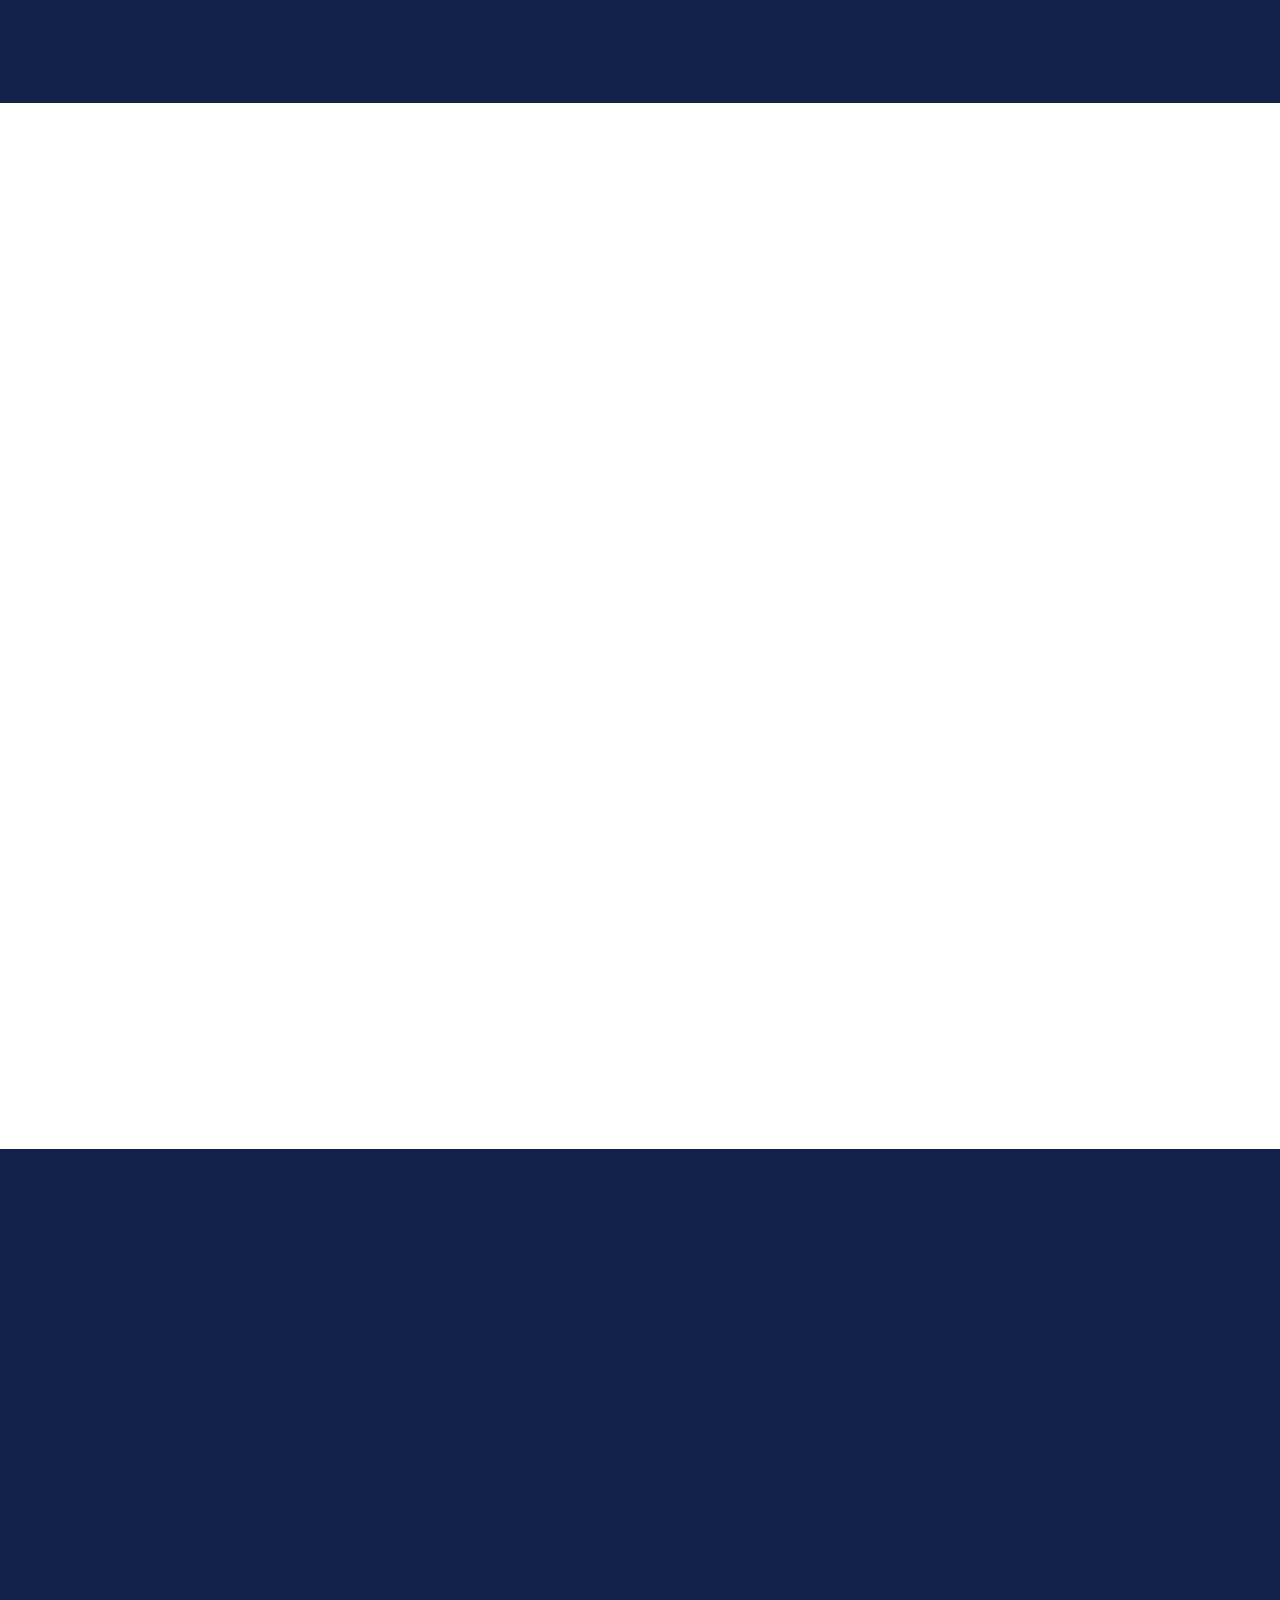
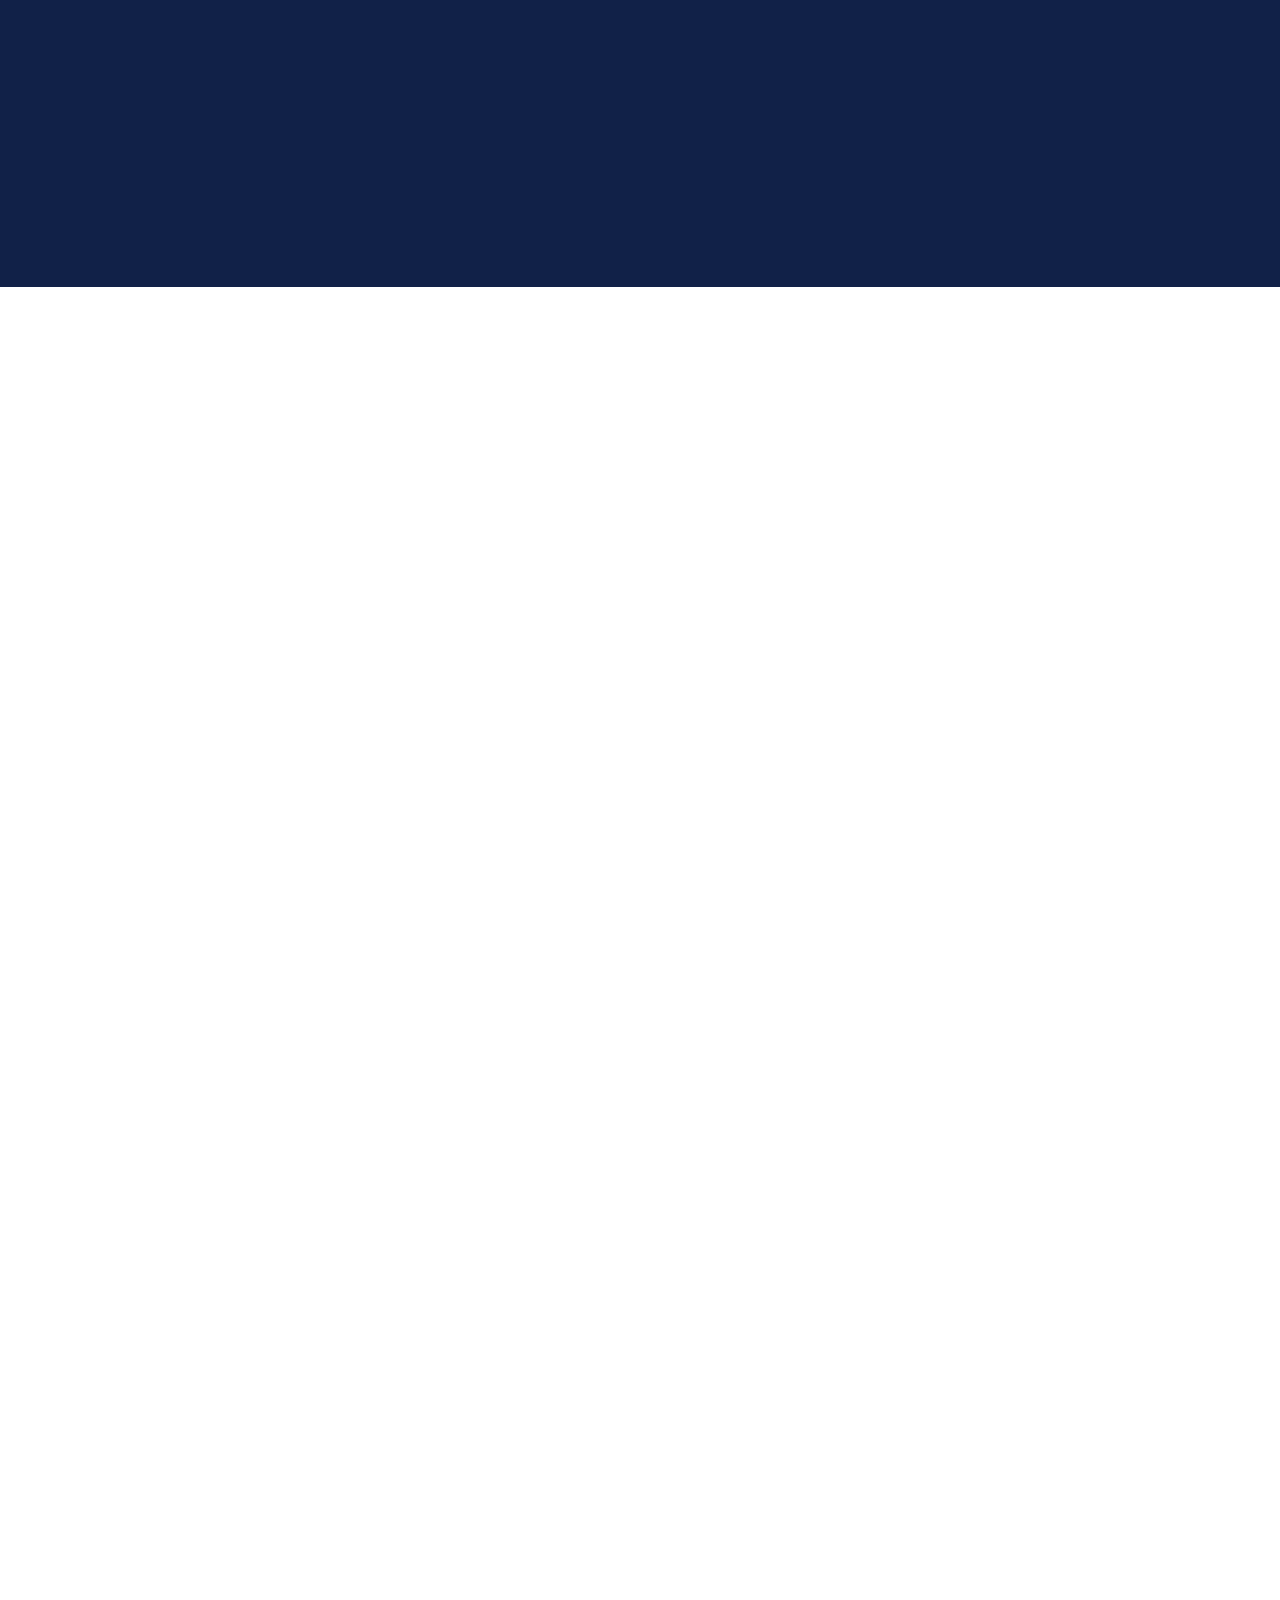
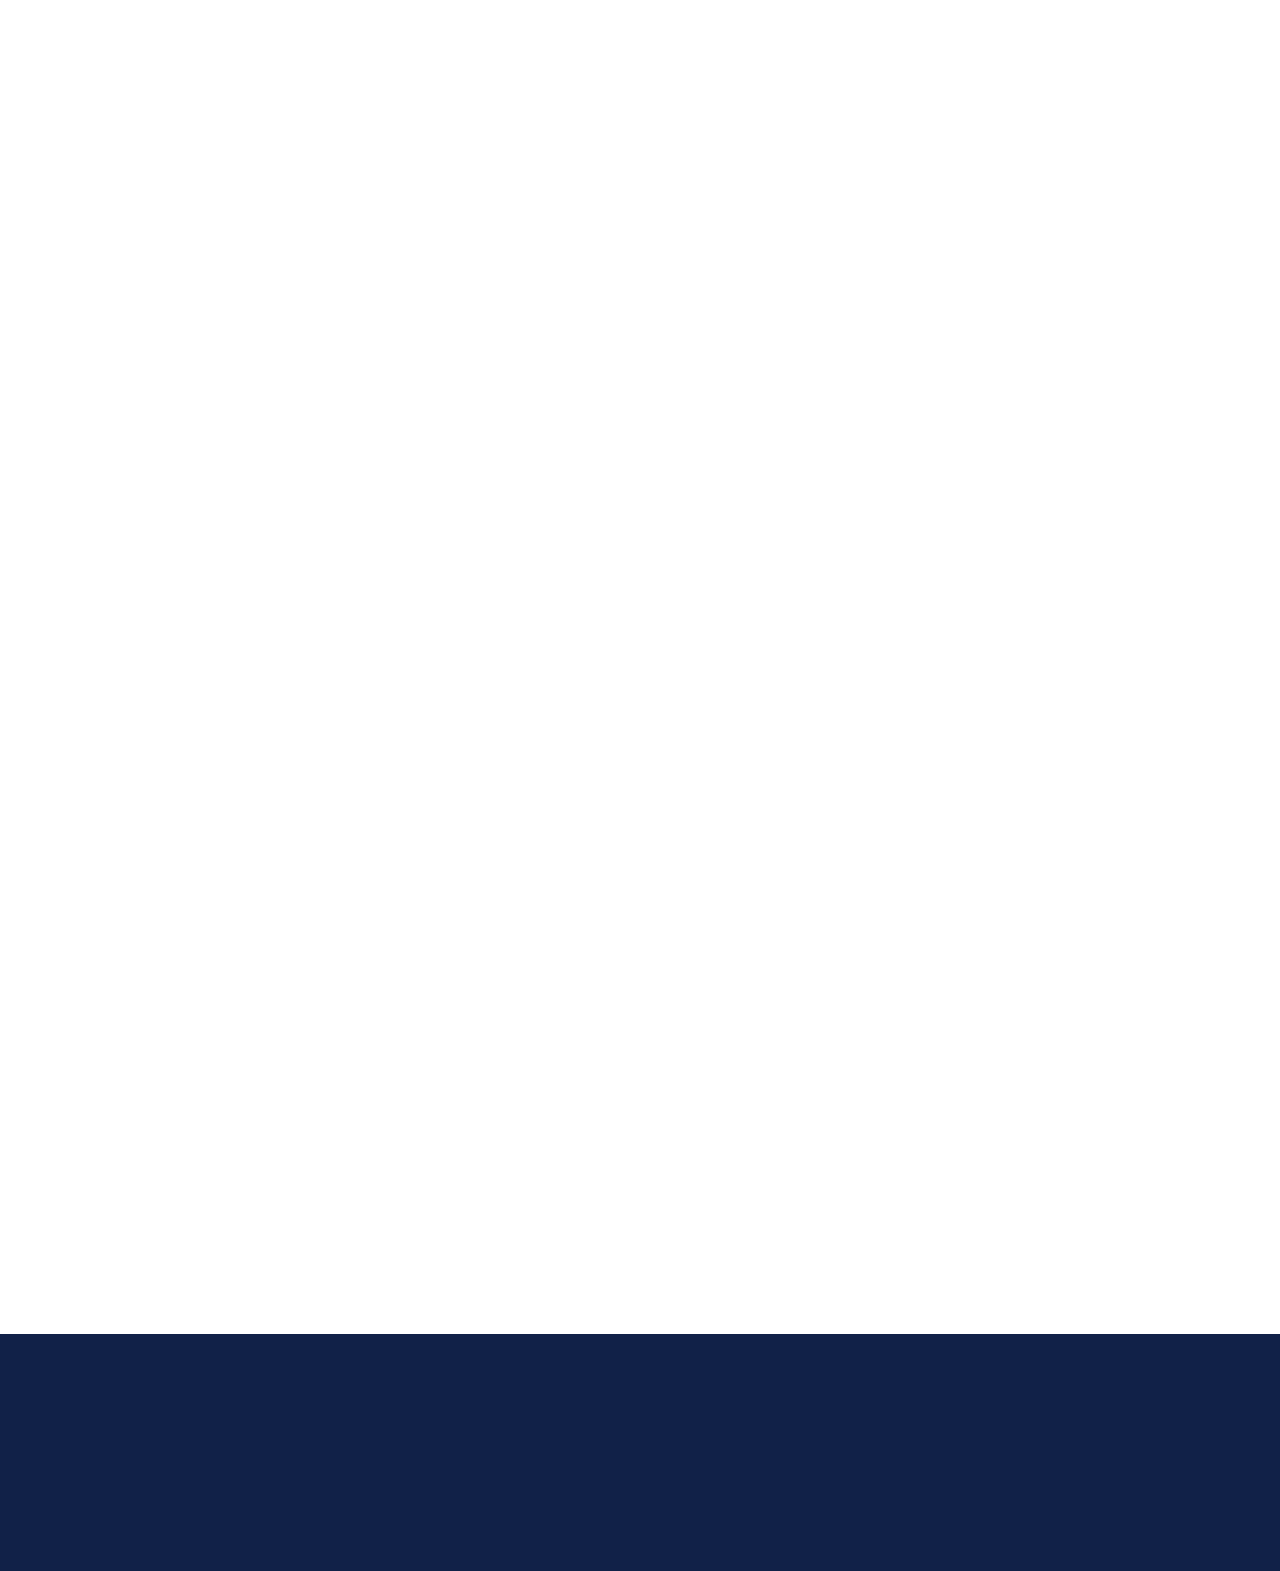
==== index.html @ 62ba36f6 "new name added" ====
<!DOCTYPE html>
<html lang="en">
	<head>
		<meta charset="utf-8" >
		<title>Interactive College Wayfinding System (ICWS)</title>
		<meta name="viewport" content="width=device-width, initial-scale=1">
				<link rel="icon" href="i/gp2-logo.png" type="image/x-icon">
		<!-- Google Fonts -->
				<link href="https://fonts.googleapis.com/css?family=Dosis:100,200,300,400,600,500,700,800,900|Open+Sans:100,200,300,400,500,600,700,800,900&amp;subset=latin" rel="stylesheet">
				<!-- Bootstrap 5.3.9 CSS -->
		<link rel="stylesheet" href="https://cdn.jsdelivr.net/npm/bootstrap@5.3.9/dist/css/bootstrap.min.css" integrity="sha384-yEPZ7jP9S0QKiUQ0m3jjsO4ProIW7wvR9gXkI7JOGa2XVsw53Yke2bsdkBbjmmiX" crossorigin="anonymous">
		<!-- Slick 1.8.1 jQuery plugin CSS (Sliders) -->
		<link rel="stylesheet" type="text/css" href="https://cdn.jsdelivr.net/npm/slick-carousel@1.8.1/slick/slick.css"/>
		<!-- Fancybox 3 jQuery plugin CSS (Open images and video in popup) -->
		<link rel="stylesheet" href="https://cdn.jsdelivr.net/gh/fancyapps/fancybox@3.5.7/dist/jquery.fancybox.min.css" />
		<!-- AOS 2.3.1 jQuery plugin CSS (Animations) -->
		<link href="https://unpkg.com/aos@2.3.1/dist/aos.css" rel="stylesheet">
		<!-- FontAwesome CSS -->
		<link rel="stylesheet" href="https://use.fontawesome.com/releases/v5.8.1/css/all.css" integrity="sha384-50oBUHEmvpQ+1lW4y57PTFmhCaXp0ML5d60M1M7uH2+nqUivzIebhndOJK28anvf" crossorigin="anonymous">
		<!-- Startup 3 CSS (Styles for all blocks) -->
					<link href="css/style.css" rel="stylesheet" />
				<!-- jQuery 3.3.1 -->
		<script src="https://code.jquery.com/jquery-3.3.1.min.js"></script>
			</head> 
	<body>
<!-- Navigation 18 -->

<nav class="navigation_18 bg-dark pt-30 pb-30 lh-40 text-center">
	<div class="container px-xl-0">
		<div class="row justify-content-between align-items-center">
			<div class="col-lg-auto text-lg-start" data-aos-duration="600" data-aos="fade-down" data-aos-delay="0">
				<a href="#" class="logo link color-white">ICWS</a>
			</div>
			<div class="col-lg-9 text-lg-end" data-aos-duration="600" data-aos="fade-down" data-aos-delay="300">
				<a href="#" class="link color-white mr-15">Tour</a>
				<a href="#" class="link color-white mx-15">Prices</a>
				<a href="#" class="link color-white mx-15">About</a>
				<a href="#" class="link color-white mx-15">F.A.Q.</a>
				<a href="#" class="link color-white mx-15">Support</a>
				<form method="GET" action="/" class="ml-15 mt-10 mt-md-0 d-inline-block">
					<input type="text" name="search" placeholder="Search" class="input sm w-200 mw-full border-transparent-white focus-white color-white placeholder-transparent-white text-center text-md-start" />
					<input type="submit" class="d-none" />
				</form>
			</div>
		</div>
	</div>
</nav>
<!-- Feature 44 -->

<section class="feature_44 bg-light pt-100 text-center text-md-start">
	<div class="container px-xl-0">
		<div class="row align-items-center align-items-lg-start">
			<div class="col-xl-1"></div>
			<div class="col-lg-5 col-md-7" data-aos-duration="600" data-aos="fade-down" data-aos-delay="0">
				<h2 class="mt-20 mb-30 small">Work Hurd, <br />Stat Humble</h2>
				<div class="f-22 color-heading text-adaptive">
					This I have produced as a scantling of 
					Jack’s great eloquence and the force of 
					his reasoning upon such abstruse matters.
				</div>
				<a href="#" class="mt-30 btn border-gray color-main">Learn More</a>
			</div>
			<div class="col-md-1"></div>
			<div class="col-lg-5 col-md-4" data-aos-duration="600" data-aos="fade-down" data-aos-delay="300">
				<img srcset="i/feature_44_img_1@2x.png 2x" src="i/feature_44_img_1.png" class="img" alt="" />			
			</div>
		</div>
		<div class="mt-75 row justify-content-center justify-content-md-between align-items-end align-items-lg-start flex-row-reverse row2">
			<div class="col-xl-1"></div>
			<div class="col-lg-5 col-md-6 pb-60 pb-lg-0 inner2" data-aos-duration="600" data-aos="fade-down" data-aos-delay="0">
				<h2 class="mt-55 mb-30 small">It Was a Large <br />Long Room</h2>
				<div class="f-22 color-heading text-adaptive">
					This little wandering journey, without 
					settled place of abode, had been so 
					unpleasant to me, that my own house, as I called.
				</div>
				<a href="#" class="mt-30 btn border-gray color-main">Learn More</a>
			</div>
			<div class="col-md-1"></div>
			<div class="col-xl-4 col-lg-5 col-md-5 col-sm-6 col-8" data-aos-duration="600" data-aos="fade-down" data-aos-delay="300">
				<img srcset="i/feature_44_img_2@2x.png 2x" src="i/feature_44_img_2.png" class="img-fluid img" alt="" />			
			</div>
			<div class="col-xl-1"></div>
		</div>
	</div>
</section>
<!-- Content 31 -->

<section class="content_31 bg-dark pt-100 pb-70 text-center color-white">
	<div class="container px-xl-0">
		<div class="row justify-content-center">
			<h2 class="small col-lg-8" data-aos-duration="600" data-aos="fade-down" data-aos-delay="0">Our Great Clients</h2>
			<div class="col-lg-8 mt-25 mb-55 f-18 medium op-7 text-adaptive">
				<span data-aos-duration="600" data-aos="fade-down" data-aos-delay="300">				
				Startup includes great form options for your startup projects. Each <br />
				component is coded for web which makes creating a website quick and easy.				</span>				
			</div>
		</div>
		<div class="row justify-content-center">
						<div class="col-lg-3 col-md-5 col-sm-6" data-aos-duration="600" data-aos="fade-down" data-aos-delay="0">
				<div class="mx-auto mb-30 mw-270 h-160 d-flex justify-content-center align-items-center radius6 block">
					<img srcset="i/content_37_logo_1@2x.png 2x" src="i/content_37_logo_1.png" alt="" />
				</div>
			</div>
						<div class="col-lg-3 col-md-5 col-sm-6" data-aos-duration="600" data-aos="fade-down" data-aos-delay="150">
				<div class="mx-auto mb-30 mw-270 h-160 d-flex justify-content-center align-items-center radius6 block">
					<img srcset="i/content_37_logo_2@2x.png 2x" src="i/content_37_logo_2.png" alt="" />
				</div>
			</div>
						<div class="col-lg-3 col-md-5 col-sm-6" data-aos-duration="600" data-aos="fade-down" data-aos-delay="300">
				<div class="mx-auto mb-30 mw-270 h-160 d-flex justify-content-center align-items-center radius6 block">
					<img srcset="i/content_37_logo_3@2x.png 2x" src="i/content_37_logo_3.png" alt="" />
				</div>
			</div>
						<div class="col-lg-3 col-md-5 col-sm-6" data-aos-duration="600" data-aos="fade-down" data-aos-delay="450">
				<div class="mx-auto mb-30 mw-270 h-160 d-flex justify-content-center align-items-center radius6 block">
					<img srcset="i/content_37_logo_4@2x.png 2x" src="i/content_37_logo_4.png" alt="" />
				</div>
			</div>
						<div class="col-lg-3 col-md-5 col-sm-6" data-aos-duration="600" data-aos="fade-down" data-aos-delay="600">
				<div class="mx-auto mb-30 mw-270 h-160 d-flex justify-content-center align-items-center radius6 block">
					<img srcset="i/content_37_logo_5@2x.png 2x" src="i/content_37_logo_5.png" alt="" />
				</div>
			</div>
						<div class="col-lg-3 col-md-5 col-sm-6" data-aos-duration="600" data-aos="fade-down" data-aos-delay="750">
				<div class="mx-auto mb-30 mw-270 h-160 d-flex justify-content-center align-items-center radius6 block">
					<img srcset="i/content_37_logo_6@2x.png 2x" src="i/content_37_logo_6.png" alt="" />
				</div>
			</div>
						<div class="col-lg-3 col-md-5 col-sm-6" data-aos-duration="600" data-aos="fade-down" data-aos-delay="900">
				<div class="mx-auto mb-30 mw-270 h-160 d-flex justify-content-center align-items-center radius6 block">
					<img srcset="i/content_37_logo_7@2x.png 2x" src="i/content_37_logo_7.png" alt="" />
				</div>
			</div>
						<div class="col-lg-3 col-md-5 col-sm-6" data-aos-duration="600" data-aos="fade-down" data-aos-delay="1050">
				<div class="mx-auto mb-30 mw-270 h-160 d-flex justify-content-center align-items-center radius6 block">
					<img srcset="i/content_37_logo_8@2x.png 2x" src="i/content_37_logo_8.png" alt="" />
				</div>
			</div>
					</div>
	</div>
</section>

<!-- Feature 13 -->

<section class="feature_13 bg-light pt-100 pb-50">
	<div class="container px-xl-0">
		<div class="row justify-content-center">
			<div class="col-xl-8 col-lg-10 text-center" data-aos-duration="600" data-aos="fade-down" data-aos-delay="0">
				<h6 class="f-22 regular">
					Samples will show you the feeling on how to play around using the 
					components in the website building process.
				</h6>
			</div>
			<div class="col-xl-11 text-center" data-aos-duration="600" data-aos="fade-down" data-aos-delay="300">
				<img srcset="i/feature_13_img@2x.png 2x" src="i/feature_13_img.png" class="mt-55 mb-40 mb-md-0 img-fluid bg" alt="" />
			</div>
		</div>
		<div class="row text-center text-md-start">
			<div class="col-xl-1"></div>
			<div class="col-xl-5 col-md-6 mb-40" data-aos-duration="600" data-aos="fade-down" data-aos-delay="0">
				<div class="mb-20 f-18 medium title">How Startup Framework works?</div>
				<div class="color-heading text-adaptive">
					The Generator App is an online tool that helps you to 
					export ready-made templates ready to work as your 
					future website. It helps you to combine slides, panels and 
					other components and export it as a set of static files: 
					HTML/CSS/JS.
				</div>
			</div>
			<div class="col-xl-5 col-md-6 mb-40" data-aos-duration="600" data-aos="fade-down" data-aos-delay="300">
				<div class="mb-20 f-18 medium title">Do you provide hosting with Startup?</div>
				<div class="color-heading text-adaptive">
					No, hosting is on you. You upload the result on your <br />
					hosting via FTP or using other tools you like. You can use 
					any server, just make sure it have a PHP installed in case if 
					you need a contact form.
				</div>
			</div>
			<div class="col-xl-1"></div>
		</div>
	</div>
</section>
<!-- Call to Action 7 -->

<section class="call_to_action_7 bg-light pt-100 pb-100 text-center">
	<div class="container px-xl-0">
		<div class="row justify-content-center">
			<div class="col-xl-9 col-lg-10">
				<img srcset="i/call_to_action_7_img@2x.jpg 2x" src="i/call_to_action_7_img.jpg" alt="" class="img-fluid radius30"  data-aos-duration="600" data-aos="fade-down" data-aos-delay="0"/>
				<h2 class="mt-30 mb-20 small" data-aos-duration="600" data-aos="fade-down" data-aos-delay="300">Interactive College Wayfinding System</h2>
			</div>
			<div class="col-xl-4 col-lg-6 col-md-8 col-sm-10">
				<div class="color-heading text-adaptive" data-aos-duration="600" data-aos="fade-down" data-aos-delay="600">
					A high-quality solution for those who want a 
					beautiful startup website quickly.				</div>
				<div data-aos-duration="600" data-aos="fade-down" data-aos-delay="900">				
				<a href="#" class="mt-45 btn lg action-1">Download on App Store</a>
				</div>				
			</div>
		</div>
	</div>
</section>

<!-- Form 13 -->

<section class="form_13 bg-light pt-105 pb-100">
	<div class="container px-xl-0">
		<div class="row justify-content-center">
			<div class="col-xl-10">
				<h2 class="mb-55 small text-center" data-aos-duration="600" data-aos="fade-down" data-aos-delay="0">Choose Your Payment Method</h2>
				<form action="form-handler.php" method="post">
					<div class="mb-30 px-65 pt-45 pb-45 radius10 js-form-block" data-aos-duration="600" data-aos="fade-down" data-aos-delay="0">
						<input type="radio" name="method" class="d-none border-gray focus-action-1" id="form_13_radio_paypal" value="PayPal" />
						<label for="form_13_radio_paypal" class="mb-10 f-18 medium">PayPal</label>
						<div class="ml-30 color-heading text-adaptive">
							Safe payment online. Credit card needed. PayPal account is not necessary.
						</div>
						<div class="ml-30 inner">
							<div class="w-370 block">
								<input type="email" name="email" placeholder="Email address" class="mt-25 input w-full border-gray focus-action-1 color-heading placeholder-heading" />
							</div>
						</div>
					</div>
					<div class="px-65 pt-45 pb-25 radius10 relative js-form-block active" data-aos-duration="600" data-aos="fade-down" data-aos-delay="0">
						<div class="absolute f-42 color-gray d-none d-sm-block icons">
							<i class="fab fa-cc-visa mr-10"></i>
							<i class="fab fa-cc-mastercard mr-10"></i>
							<i class="fab fa-cc-discover mr-10"></i>
							<i class="fab fa-cc-amex"></i>
						</div>
						<input type="radio" name="method" class="d-none border-gray focus-action-1" id="form_13_radio_card" value="Credit Card" checked />
						<label for="form_13_radio_card" class="mb-10 f-18 medium">Credit Card</label>
						<div class="ml-30 color-heading text-adaptive">
							Safe money transfer using your bank account.
						</div>
						<div class="ml-30 mt-25 d-flex flex-wrap inner">
							<div class="w-370 mr-30 mb-35 block">
								<div class="mb-10 f-14 semibold text-uppercase sp-20">Credit Card Number</div>
								<input type="text" name="card" class="js-card-mask input w-full border-gray focus-action-1 color-heading placeholder-heading" />
							</div>
							<div class="w-370 mb-35 block">
								<div class="mb-10 f-14 semibold text-uppercase sp-20">Expiration</div>
								<input type="text" name="exp" class="js-expiration-mask input w-full border-gray focus-action-1 color-heading placeholder-heading" />
							</div>
							<div class="w-370 mr-30 mb-35 block">
								<div class="mb-10 f-14 semibold text-uppercase sp-20">Cardholder Name</div>
								<input type="text" name="name" class="input w-full border-gray focus-action-1 color-heading placeholder-heading" />
							</div>
							<div class="w-370 block">
								<div class="mb-10 f-14 semibold text-uppercase sp-20">CVV Code</div>
								<div class="d-flex flex-wrap justify-content-between">
									<input type="text" name="cvv" class="mb-20 input w-80 border-gray focus-action-1 color-heading placeholder-heading" />
									<button class="btn action-1">Checkout</button>
								</div>
							</div>
						</div>
					</div>
				</form>
			</div>
		</div>
	</div>
</section>

<!-- Footer 11 -->

<footer class="footer_11 bg-dark pt-45 pb-45 color-white text-center">
	<div class="container px-xl-0">
		<div class="row align-items-center">
			<div class="mb-20 mb-lg-0 col-lg-3" data-aos-duration="600" data-aos="fade-down" data-aos-delay="0">
				<a href="#" class="logo link color-white">ICWS</a>
			</div>
			<div class="col-lg-9 text-lg-end" data-aos-duration="600" data-aos="fade-down" data-aos-delay="300">
				<a href="#" class="link color-white mr-10">Privacy Policy</a>
				<a href="#" class="link color-white mx-10">Terms</a>
				<div class="d-inline-block socials">
					<a href="#" class="link color-white mx-10"><i class="fab fa-twitter"></i></a>
					<a href="#" class="link color-white mx-10"><i class="fab fa-facebook-f"></i></a>
					<a href="#" class="link color-white ml-10"><i class="fab fa-google-plus-g"></i></a>
				</div>
			</div>
		</div>
		<div data-aos-duration="600" data-aos="fade-down" data-aos-delay="600"> 
			<div class="mt-45 mb-45 hr h-2 bg-white op-3"></div>
		</div>
		<div class="row">
			<div class="mb-20 mb-lg-0 col-lg-7" data-aos-duration="600" data-aos="fade-down" data-aos-delay="0">
				<a href="#" class="link color-white mr-10">Tour</a>
				<a href="#" class="link color-white mx-10">Features</a>
				<a href="#" class="link color-white mx-10">Pricing Plans</a>
				<a href="#" class="link color-white mx-10">Our Works</a>
				<a href="#" class="link color-white mx-10">Brands</a>
				<a href="#" class="link color-white ml-10">Contacts</a>
			</div>
			<div class="col-lg-5 text-lg-end" data-aos-duration="600" data-aos="fade-down" data-aos-delay="300">
				<div class="text-adaptive">
					&copy; 2019 Designmodo. All rights reserved.
				</div>
			</div>
		</div>
	</div>
</footer>
<!-- forms alerts -->
<div class="alert alert-success alert-dismissible alert-form-success" role="alert">
	<button type="button" class="btn-close" data-bs-dismiss="alert" aria-label="Close"></button>
	Thanks for your message!
</div>
<div class="alert alert-warning alert-dismissible alert-form-check-fields" role="alert">
	<button type="button" class="btn-close" data-bs-dismiss="alert" aria-label="Close"></button>
	Please, fill in required fields.
</div>
<div class="alert alert-danger alert-dismissible alert-form-error" role="alert">
	<button type="button" class="btn-close" data-bs-dismiss="alert" aria-label="Close"></button>
	An error occurred while sending data :(
</div>
<!-- popup with video -->
<div class="overlay"></div>

<div class="video_popup">
	<a class="close">
		<img srcset="i/close_white@2x.png 2x" src="i/close_white.png" alt="" />
	</a>
	<div class="d-flex align-items-center justify-content-center w-full h-full iframe_container"></div>
</div>

<!-- Bootstrap 5.3.9 JS -->
<script src="https://cdn.jsdelivr.net/npm/bootstrap@5.3.9/dist/js/bootstrap.bundle.min.js" integrity="sha384-WyOxWvTyr1QaMPfiPJSv76iReVthorl5uWlFtZPyK0IEB0hGzo9y5Bp9mYanr8Bu" crossorigin="anonymous"></script>
<!-- Fancybox 3 jQuery plugin JS (Open images and video in popup) -->
<script src="https://cdn.jsdelivr.net/gh/fancyapps/fancybox@3.5.7/dist/jquery.fancybox.min.js"></script>
<!-- Google maps JS API -->
<script type="text/javascript" src="https://maps.googleapis.com/maps/api/js?v=3&key=AIzaSyDP6Ex5S03nvKZJZSvGXsEAi3X_tFkua4U"></script>
<!-- Slick 1.8.1 jQuery plugin JS (Sliders) -->
<script type="text/javascript" src="https://cdn.jsdelivr.net/npm/slick-carousel@1.8.1/slick/slick.min.js"></script>
<!-- AOS 2.3.1 jQuery plugin JS (Animations) -->
<script src="https://unpkg.com/aos@2.3.1/dist/aos.js"></script>
<!-- Maskedinput jQuery plugin JS (Masks for input fields) -->
<script src="js/jquery.maskedinput.min.js"></script>
<!-- Startup 3 JS (Custom js for all blocks) -->
<script src="js/script.js"></script>

</body>
</html>
---- css/style.css ----
@import 'framework.css';
/* 
 Table of contents:
 1. Common styles
 2. Common responsive styles
 3. Headers
 4. Navigations
 5. Contents
 6. Testimonials
 7. Features
 8. Forms
 9. Call to Actions
 10. Teams
 11. Pricing Tables
 12. Contacts
 13. Showcases
 14. Footers
 15. Ecommerce
 */
/* 1. Common styles */
body {
  font-family: Open Sans;
  font-weight: 400;
  font-size: 16px;
  line-height: 26px;
  color: #000;
  -webkit-font-smoothing: antialiased;
}
body.dev {
  background: #ccc;
  min-height: 10000px;
}
header, section {
  overflow: hidden;
}
header {
  position: relative;
}
header nav {
  position: absolute;
  top: 0;
  left: 0;
  z-index: 1000;
}
nav {
  width: 100%;
}
nav.transparent {
  background: transparent;
}
a, button {
  cursor: pointer;
  transition: all 0.25s;
}
a:hover, button:hover {
  text-decoration: none;
}
a:active, button:active, a:focus, button:focus {
  text-decoration: none;
  outline: none;
}
button {
  border: none;
  outline: none !important;
}
input, textarea {
  border: 0;
  outline: none;
  background: transparent;
  color: #000;
  resize: none;
}
label {
  margin-bottom: 0;
  font-weight: 400;
  cursor: pointer;
}
h1, h2, h3, h4, h5, h6 {
  -webkit-margin-before: 0;
  -webkit-margin-after: 0;
  margin: 0;
  font-weight: 800;
  font-family: Dosis;
}
h1, h2 {
  font-size: 58px;
  line-height: 70px;
}
h1.big, h2.big {
  font-size: 72px;
  line-height: 86px;
}
h1.small, h2.small {
  font-size: 42px;
  line-height: 52px;
  font-weight: 800;
}
h3 {
  font-size: 42px;
  line-height: 52px;
}
b, strong {
  font-weight: 700;
}
.alert {
  display: none;
  position: fixed;
  top: 50px;
  left: 50%;
  transform: translateX(-50%);
  width: 100%;
  max-width: 970px;
  z-index: 2000;
}
.alert-dismissable .btn-close, .alert-dismissible .btn-close {
  top: 0;
}
/* Slick slider */
.slick-list {
  /* background: #fff url("../i/ajax-loader.gif") center center no-repeat; */
}
/* Arrows */
.slick-prev, .slick-next {
  position: absolute;
  display: block;
  height: 32px;
  width: 32px;
  line-height: 0px;
  font-size: 0px;
  cursor: pointer;
  background: transparent;
  color: transparent;
  top: 50%;
  margin-top: -16px;
  padding: 0;
  border: none;
  outline: none;
  z-index: 1;
}
.slick-prev:hover, .slick-next:hover, .slick-prev:focus, .slick-next:focus {
  outline: none;
  background: transparent;
  color: transparent;
}
.slick-prev:hover:before, .slick-next:hover:before, .slick-prev:focus:before, .slick-next:focus:before {
  opacity: 0.5;
}
.slick-prev.slick-disabled:before, .slick-next.slick-disabled:before {
  opacity: 0.3;
}
.slick-prev:before, .slick-next:before {
  display: block;
  content: "";
  width: 32px;
  height: 32px;
  opacity: 1;
  transition: opacity 0.2s;
}
.slick-prev {
  left: 0;
}
[dir="rtl"] .slick-prev {
  left: auto;
  right: 0;
}
.slick-prev:before {
  background: url(../i/slick-arrow-left.svg) no-repeat 0 50%;
}
[dir="rtl"] .slick-prev:before {
  background: url(../i/slick-arrow-right.svg) no-repeat 100% 50%;
}
.slick-next {
  right: 0;
}
[dir="rtl"] .slick-next {
  left: 0;
  right: auto;
}
.slick-next:before {
  background: url(../i/slick-arrow-right.svg) no-repeat 100% 50%;
}
[dir="rtl"] .slick-next:before {
  background: url(../i/slick-arrow-left.svg) no-repeat 0 50%;
}
/* Dots */
.slick-dots {
  position: absolute;
  bottom: -25px;
  list-style: none;
  display: flex;
  flex-wrap: wrap;
  justify-content: center;
  align-items: center;
  text-align: center;
  padding: 0;
  margin: 0;
  left: 0;
  right: 0;
}
.slick-dots li {
  position: relative;
  display: inline-block;
  height: 10px;
  width: 10px;
  margin: 0 5px;
  padding: 0;
  cursor: pointer;
}
.slick-dots li button {
  box-sizing: border-box;
  border: 2px solid #fff;
  border-radius: 50%;
  background: transparent;
  display: block;
  height: 10px;
  width: 10px;
  padding: 0;
  outline: none;
  line-height: 0px;
  font-size: 0px;
  color: transparent;
  opacity: 0.3;
  cursor: pointer;
}
.slick-dots li button:hover {
  outline: none;
  opacity: 0.8;
}
.slick-dots li.slick-active button {
  background: #fff;
  opacity: 1;
}
.slick-dots li.slick-active button:hover {
  opacity: 1;
}
.slick-slide {
  outline: none;
}
/* Slick slider Dark arrows */
.arrows-dark .slick-prev:before {
  background: url(../i/slick-arrow-left-dark.svg) no-repeat 0 50%;
}
[dir="rtl"] .arrows-dark .slick-prev:before {
  background: url(../i/slick-arrow-right-dark.svg) no-repeat 100% 50%;
}
.arrows-dark .slick-next:before {
  background: url(../i/slick-arrow-right-dark.svg) no-repeat 100% 50%;
}
[dir="rtl"] .arrows-dark .slick-next:before {
  background: url(../i/slick-arrow-left-dark.svg) no-repeat 0 50%;
}
.container {
  position: relative;
}
::-moz-selection {
  background: #7c3ae9;
  color: #fff;
}
::-webkit-selection {
  background: #7c3ae9;
  color: #fff;
}
::selection {
  background: #7c3ae9;
  color: #fff;
}
/* 2. Common responsive styles */
/* Smaller than 1200px */
@media (max-width: 1199.98px) {
  header[class^="pt-"], section[class^="pt-"], header[class*=" pt-"], section[class*=" pt-"] {
    padding-top: 80px;
  }
  header[class^="pb-"], section[class^="pb-"], header[class*=" pb-"], section[class*=" pb-"] {
    padding-bottom: 80px;
  }
  h1 br, h2 br, h3 br, .text-adaptive br {
    display: none;
  }
  h1, h2 {
    font-size: 52px;
    line-height: 62px;
  }
  h1.big, h2.big {
    font-size: 62px;
    line-height: 72px;
  }
  h1.small, h2.small {
    font-size: 36px;
    line-height: 46px;
  }
  h3 {
    font-size: 36px;
    line-height: 46px;
  }
  .navigation_mobile {
    display: block;
  }
}
/* Smaller than 992px */
@media (max-width: 991.98px) {
  h1, h2 {
    font-size: 42px;
    line-height: 52px;
  }
  h1.big, h2.big {
    font-size: 52px;
    line-height: 62px;
  }
  h1.small, h2.small {
    font-size: 32px;
    line-height: 42px;
  }
  h3 {
    font-size: 32px;
    line-height: 42px;
  }
  .text-adaptive.f-24 {
    font-size: 22px;
    line-height: 32px;
  }
  .text-adaptive.f-22 {
    font-size: 20px;
    line-height: 30px;
  }
  .text-adaptive.f-20 {
    font-size: 18px;
    line-height: 28px;
  }
  .alert {
    top: 10px;
    left: 20px;
    right: 20px;
    transform: none;
    width: auto;
    padding-left: 40px;
  }
}
/* Smaller than 768px */
@media (max-width: 767.98px) {
  h1, h2 {
    font-size: 32px;
    line-height: 42px;
  }
  h1.big, h2.big {
    font-size: 42px;
    line-height: 52px;
  }
  h1.small, h2.small {
    font-size: 26px;
    line-height: 36px;
  }
  h3 {
    font-size: 26px;
    line-height: 36px;
  }
  .text-adaptive.f-24 {
    font-size: 20px;
    line-height: 30px;
  }
  .text-adaptive.f-22 {
    font-size: 18px;
    line-height: 28px;
  }
  .text-adaptive.f-20 {
    font-size: 16px;
    line-height: 26px;
  }
  .text-adaptive.f-18 {
    font-size: 16px;
    line-height: 26px;
  }
  .btn.lg {
    height: 50px;
    line-height: 50px;
    padding: 0 30px;
    font-size: 18px;
    font-weight: 500;
  }
  .btn.lg[class^="border-"], .btn.lg[class*=" border-"] {
    line-height: 46px;
  }
  .btn.xl {
    height: 60px;
    line-height: 60px;
    padding: 0 35px;
    font-size: 18px;
    font-weight: 500;
  }
  .btn.xl[class^="border-"], .btn.xl[class*=" border-"] {
    line-height: 56px;
  }
  .input.lg {
    height: 50px;
    font-size: 18px;
    font-weight: 500;
  }
}
/* Smaller than 640px */
@media (max-width: 639.98px) {
  .video_popup iframe {
    width: calc(100% - 30px);
    height: calc((100vw - 30px) * 0.56);
  }
}
/* Smaller than 576px */
@media (max-width: 575.98px) {
  h1, h2 {
    font-size: 26px;
    line-height: 36px;
  }
  h1.big, h2.big {
    font-size: 32px;
    line-height: 42px;
  }
  h1.small, h2.small {
    font-size: 22px;
    line-height: 32px;
  }
  .btn.xl {
    height: 50px;
    line-height: 50px;
    padding: 0 30px;
  }
  .btn.xl[class^="border-"], .btn.xl[class*=" border-"] {
    line-height: 46px;
  }
}
/* 3. Headers */
@media (max-width: 767.98px) {
  .header_1 .text-adaptive {
    margin-top: 20px;
  }
  .header_1 .buttons {
    margin-top: 40px;
  }
}
@media (max-width: 767.98px) {
  .header_2 .text-adaptive {
    margin-top: 20px;
  }
  .header_2 form {
    margin-top: 40px;
  }
  .header_2 form .input {
    text-align: center;
    max-width: 100%;
    width: 100%;
  }
  .header_2 form .btn {
    margin-top: 15px;
  }
}
@media (max-width: 1199.98px) {
  .header_3 form {
    margin-top: 40px;
  }
}
@media (max-width: 575.98px) {
  .header_3 .input {
    margin-bottom: 20px;
  }
}
@media (max-width: 767.98px) {
  .header_4 .video {
    margin-top: 30px;
  }
}
.header_5 .block_with_border {
  border-left: 2px solid rgba(153, 153, 153, 0.3);
  border-right: 2px solid rgba(153, 153, 153, 0.3);
}
@media (max-width: 991.98px) {
  .header_5 .block_with_border {
    border: none;
    padding: 0 15px;
  }
}
@media (max-width: 767.98px) {
  .header_5 .btn {
    margin-top: 30px;
  }
  .header_5 img {
    margin-bottom: 20px;
  }
}
.header_6 {
  background: #112148 no-repeat 50% 50%;
  background-size: cover;
}
@media (max-width: 767.98px) {
  .header_6 .btn_holder {
    margin-top: 30px;
    margin-bottom: 30px;
  }
}
.header_7 {
  overflow: hidden;
}
.header_7_bg {
  top: 0;
}
@media (max-width: 1199.98px) {
  .header_7_bg {
    margin-left: 600px;
  }
  .header_7 .inner {
    padding-top: 80px;
    padding-bottom: 80px;
  }
}
@media (max-width: 575.98px) {
  .header_7 .buttons {
    margin-top: 30px;
  }
  .header_7 .buttons .btn {
    margin: 0 auto 10px auto !important;
    display: block;
    max-width: 320px;
  }
}
.header_8 {
  background: #112148 no-repeat 50% 50%;
  background-size: cover;
}
.header_8 .slick-arrow {
  top: 50px;
}
@media (max-width: 1199.98px) {
  .header_8 .slick-arrow {
    top: 40px;
  }
}
@media (max-width: 991.98px) {
  .header_8 .slick-arrow {
    top: 35px;
  }
}
@media (max-width: 767.98px) {
  .header_8 .slick-arrow {
    top: 30px;
  }
  .header_8 .text-adaptive {
    margin-top: 15px;
  }
}
@media (max-width: 575.98px) {
  .header_8 .slider {
    padding: 0;
  }
  .header_8 .slick-arrow {
    display: none !important;
  }
}
@media (max-width: 991.98px) {
  .header_9 .left {
    padding-top: 40px;
  }
}
.header_10 .videos .fa-play {
  position: absolute;
  left: 50%;
  top: 50%;
  transform: translate(-50%, -50%);
}
@media (max-width: 1199.98px) {
  .header_10 .btn, .header_10 .videos {
    margin-top: 50px;
  }
}
@media (max-width: 767.98px) {
  .header_10 .videos {
    margin-top: 20px;
  }
  .header_10 .videos .text-adaptive {
    width: auto;
    margin: 0 auto;
  }
  .header_10 .image {
    margin: 0 auto;
    margin-bottom: 15px;
  }
}
.header_menu_11 .btn {
  min-width: 80px;
}
@media (max-width: 469.98px) {
  .header_11 .buttons {
    margin-top: 20px;
    display: block !important;
  }
  .header_11 .buttons .btn, .header_11 .buttons .link {
    vertical-align: baseline;
    margin-left: 0;
    margin-top: 20px;
  }
}
@media (max-width: 991.98px) {
  .header_12 .logo {
    margin-bottom: 15px;
  }
}
.header_13 {
  background: #112148 url(../i/header_13_bg.jpg) no-repeat 50% 50%;
  background-size: cover;
}
@media (-webkit-min-device-pixel-ratio: 1.25), (min-resolution: 120dpi) {
  .header_13 {
    background-image: url(../i/header_13_bg@2x.jpg);
  }
}
@media (max-width: 575.98px) {
  .header_13 .text-adaptive {
    margin-top: 10px;
  }
}
.header_14 .separate:before {
  content: " ";
  width: 100%;
  position: absolute;
  left: 0;
  top: 50%;
  transform: translateY(-50%);
  border-bottom: 2px solid #ebeaed;
}
@media (max-width: 991.98px) {
  .header_14 .text-adaptive {
    margin-top: 10px;
  }
  .header_14 a.btn {
    margin-top: 20px;
  }
  .header_14 form {
    margin-top: 40px;
  }
}
@media (max-width: 575.98px) {
  .header_14 form {
    padding-left: 40px;
    padding-right: 40px;
  }
}
@media (max-width: 374.98px) {
  .header_14 form {
    padding-left: 20px;
    padding-right: 20px;
  }
}
@media (max-width: 359.98px) {
  .header_14 label {
    font-size: 14px;
  }
}
.header_15 .separate {
  position: absolute;
  top: 0;
  width: 2px;
}
.header_15 .separate:nth-of-type(1) {
  left: 0;
}
.header_15 .separate:nth-of-type(2) {
  right: 0;
}
@media (max-width: 767.98px) {
  .header_15 h1 {
    margin-bottom: 15px;
  }
  .header_15 .btn {
    margin-top: 30px;
  }
  .header_15 .blocks {
    margin-top: 20px;
  }
}
.header_16 {
  background: #112148 no-repeat 50% 100%;
  background-size: cover;
  overflow: hidden;
}
@media (max-width: 991.98px) {
  .header_16 .blocks {
    margin-top: 20px;
  }
}
@media (max-width: 767.98px) {
  .header_16 .img {
    max-width: 100%;
    margin: 0;
  }
  .header_16 .blocks .title {
    margin-top: 15px;
    margin-bottom: 15px;
  }
}
.header_18 {
  background: #112148 no-repeat 50% 50%;
  background-size: cover;
}
.header_19 .slick-dots {
  width: 10px;
  height: auto;
  left: 0;
  bottom: 0;
  top: 0;
  display: flex;
  flex-direction: column;
  justify-content: center;
  align-items: center;
}
.header_19 .slick-dots li {
  margin: 5px auto;
}
.header_19 .slick-dots li button {
  border: none;
  background: #ebeaed;
}
.header_19 .slick-dots li.slick-active button {
  background: #7c3ae9;
}
@media (max-width: 991.98px) {
  .header_19 .btn {
    margin-top: 40px;
  }
  .header_19 .inner {
    padding-left: 30px;
  }
}
@media (max-width: 767.98px) {
  .header_19 .slider {
    margin-top: 30px;
  }
  .header_19 .slick-dots {
    width: auto;
    top: auto;
    right: 0;
    bottom: -40px;
    flex-direction: row;
  }
  .header_19 .slick-dots li {
    margin: 0 5px;
  }
  .header_19 .inner {
    margin-top: 40px;
    padding-left: 0;
  }
  .header_19 .inner .text-adaptive {
    margin-top: 15px;
  }
}
@media (max-width: 767.98px) {
  .header_20 h1 {
    margin-top: 10px;
  }
  .header_20 .text-adaptive {
    margin-top: 15px;
  }
}
@media (max-width: 575.98px) {
  .header_20 .img {
    margin-bottom: 40px;
    max-height: 70vh;
  }
}
.header_21 {
  background: #112148 no-repeat 50% 50%;
  background-size: cover;
}
@media (max-width: 991.98px) {
  .header_21 .buttons {
    margin-top: 50px;
    margin-bottom: 20px;
  }
}
.header_22 {
  background: #112148 no-repeat 50% 50%;
  background-size: cover;
}
@media (max-width: 767.98px) {
  .header_22 .text-adaptive {
    margin-top: 10px;
    margin-bottom: 40px;
  }
  .header_22 .socials {
    margin-top: 40px;
  }
  .header_22 .socials .title {
    margin-bottom: 15px;
  }
  .header_22 .socials .btn {
    margin-left: 10px;
    margin-right: 10px;
  }
  .header_22 .socials .btn:first-of-type {
    margin-left: 0;
  }
  .header_22 .socials .btn:last-of-type {
    margin-right: 0;
  }
}
/* 4. Navigations */
@media (max-width: 1199.98px) {
  .navigation_2 a {
    margin: 0 15px;
  }
  .navigation_2 .dropdown a {
    margin: 0;
  }
}
.navigation_3 form button:hover {
  background: #fff !important;
}
@media (max-width: 1199.98px) {
  .navigation_4 a {
    margin: 0 10px;
  }
}
@media (max-width: 575.98px) {
  .navigation_8 a {
    margin: 0 10px;
  }
}
@media (max-width: 767.98px) {
  .navigation_9 a {
    margin: 0 10px;
  }
}
.navigation_13 .link {
  border-bottom: 2px solid transparent;
}
.navigation_13 .link:hover {
  border-bottom-color: #7c3ae9;
}
@media (max-width: 991.98px) {
  .navigation_14 a, .navigation_17 a, .navigation_19 a, .navigation_20 a, .navigation_21 a {
    margin: 0 10px;
  }
}
@media (max-width: 991.98px) {
  .navigation_18 a, .navigation_18 form {
    margin-left: 10px;
    margin-right: 10px;
  }
}
/* 5. Contents */
@media (max-width: 767.98px) {
  .content_1 h2 {
    margin-top: 10px;
  }
}
@media (max-width: 991.98px) {
  .content_2 .text-adaptive {
    margin-top: 15px;
  }
}
@media (max-width: 767.98px) {
  .content_3 .blocks {
    margin-top: 10px;
  }
}
@media (max-width: 767.98px) {
  .content_4 .icons .fa {
    margin: 0 15px;
  }
  .content_4 h2 {
    margin-top: 30px;
  }
  .content_4 .text-adaptive {
    margin-top: 15px;
  }
}
.content_5 {
  background: #112148 no-repeat 50% 50%;
  background-size: cover;
}
@media (max-width: 767.98px) {
  .content_5 h2 {
    margin-top: 15px;
  }
}
.content_6 {
  background: #112148 no-repeat 50% 50%;
  background-size: cover;
}
@media (max-width: 991.98px) {
  .content_6 .text-adaptive {
    margin-top: 15px;
  }
}
.content_13 .inner {
  border: 2px solid #ebeaed;
}
@media (max-width: 767.98px) {
  .content_13 .inner {
    padding-top: 30px;
    padding-bottom: 30px;
  }
  .content_13 h2 {
    margin-bottom: 10px;
  }
}
.content_14 {
  background: #fff no-repeat 50% 50%;
  background-size: cover;
}
@media (max-width: 767.98px) {
  .content_14 .inner {
    padding-top: 30px;
    padding-bottom: 30px;
  }
}
.content_15 {
  background: #112148 no-repeat 50% 50%;
  background-size: cover;
}
@media (max-width: 1199.98px) {
  .content_15 .container {
    padding-top: 40px;
  }
}
@media (max-width: 767.98px) {
  .content_15 .text-adaptive {
    margin-top: 10px;
  }
}
@media (max-width: 1199.98px) {
  .content_16 h2, .content_16 .text-adaptive {
    padding-left: 0;
  }
}
@media (max-width: 767.98px) {
  .content_16 .text-adaptive {
    margin-top: 5px;
  }
}
.content_17 {
  background: #112148 url(../i/content_17_bg.jpg) no-repeat 50% 50%;
  background-size: cover;
}
@media (-webkit-min-device-pixel-ratio: 1.25), (min-resolution: 120dpi) {
  .content_17 {
    background-image: url(../i/content_17_bg@2x.jpg);
  }
}
@media (max-width: 359.98px) {
  .content_17 .block_tip {
    padding-left: 20px;
    padding-right: 20px;
  }
}
.content_18 .opening_tabs .tab_opener .fa, .content_18 .opening_tabs .tab_opener .fas, .content_18 .opening_tabs .tab_opener .far, .content_18 .opening_tabs .tab_opener .fab {
  transition: all 0.2s;
}
.content_18 .opening_tabs .tab_opener.opened .fa, .content_18 .opening_tabs .tab_opener.opened .fas, .content_18 .opening_tabs .tab_opener.opened .far, .content_18 .opening_tabs .tab_opener.opened .fab {
  transform: rotate(90deg);
}
.content_18 .opening_tabs .tab_text {
  border-bottom: 2px solid #ebeaed;
}
.content_18 .opening_tabs .tab_text:last-child {
  border: none;
}
@media (max-width: 991.98px) {
  .content_18 .block_right {
    margin-left: 0;
    width: auto;
  }
}
.content_20 .number {
  position: absolute;
  top: 0;
  left: 0;
}
.content_20 .content_20_line {
  position: absolute;
  top: 0;
  left: 19px;
  width: 2px;
  height: 100%;
  background: #ebeaed;
}
.content_20 .video_block .fa, .content_20 .video_block .fas, .content_20 .video_block .far, .content_20 .video_block .fab {
  position: absolute;
  top: 50%;
  left: 50%;
  transform: translate(-50%, -50%);
}
@media (max-width: 575.98px) {
  .content_20 .video_block .inner {
    margin-left: 0;
    margin-top: 30px;
  }
}
@media (max-width: 374.98px) {
  .content_20 .number {
    position: static;
  }
  .content_20 .block_inner {
    margin-left: 0;
  }
  .content_20 .content_20_line {
    display: none;
  }
}
@media (max-width: 767.98px) {
  .content_21[class^="pt-"], .content_21[class*=" pt-"] {
    padding-top: 40px;
  }
  .content_21[class^="pb-"], .content_21[class*=" pb-"] {
    padding-bottom: 40px;
  }
}
.content_22 {
  min-height: 100vh;
  background: #fff no-repeat 50% 50%;
  background-size: cover;
}
@media (max-width: 1199.98px) {
  .content_22[class^="pb-"], .content_22[class*=" pb-"] {
    padding-bottom: 30px;
  }
}
@media (max-width: 767.98px) {
  .content_24[class^="pt-"], .content_24[class*=" pt-"] {
    padding-top: 40px;
  }
  .content_24[class^="pb-"], .content_24[class*=" pb-"] {
    padding-bottom: 40px;
  }
  .content_24 .tip {
    margin-top: 10px;
    margin-left: 10px;
  }
}
.content_25 {
  min-height: 100vh;
  background: #112148 no-repeat 50% 50%;
  background-size: cover;
}
@media (max-width: 991.98px) {
  .content_26 .btn {
    margin-top: 30px;
  }
}
.content_27 .image .fa, .content_27 .image .fas, .content_27 .image .far, .content_27 .image .fab {
  position: absolute;
  top: 50%;
  left: 50%;
  transform: translate(-50%, -50%);
}
@media (max-width: 767.98px) {
  .content_27 .video {
    margin-bottom: 20px;
  }
}
@media (max-width: 575.98px) {
  .content_27 .image {
    margin-left: auto;
    margin-right: auto;
  }
}
@media (max-width: 767.98px) {
  .content_29[class^="pb-"], .content_29[class*=" pb-"] {
    padding-bottom: 60px;
  }
  .content_29 .holder {
    margin-bottom: 15px;
  }
}
.content_30 .block {
  background: rgba(235, 234, 237, 0.4);
}
.content_30 .block img {
  max-width: 70%;
  max-height: 70%;
}
.content_31 .block {
  border: 2px solid rgba(255, 255, 255, 0.15);
}
.content_31 .block img {
  max-width: 70%;
  max-height: 70%;
}
@media (max-width: 767.98px) {
  .content_31 .text-adaptive {
    margin-top: 10px;
    margin-bottom: 30px;
  }
}
.content_32 .left .cell {
  padding: 22px 30px 20px 30px;
}
.content_32 .left .cell.bordered {
  border-bottom: 2px solid #ebeaed;
}
.content_32 .right {
  background: rgba(235, 234, 237, 0.6);
}
.content_33 .table td, .content_33 .table th {
  padding: 24px 15px 20px 15px;
}
.content_33 .table tr td:first-of-type, .content_33 .table tr th:first-of-type {
  padding-left: 30px;
}
.content_33 .table tr td:last-of-type, .content_33 .table tr th:last-of-type {
  padding-right: 30px;
}
@media (max-width: 1199.98px) {
  .content_33 .table-responsive-shadow {
    position: relative;
  }
  .content_33 .table-responsive-shadow:after {
    display: block;
    content: "";
    position: absolute;
    top: 0;
    right: 0;
    bottom: 0;
    width: 40px;
    background: linear-gradient(to right, rgba(255, 255, 255, 0) 0%, rgba(255, 255, 255, 1) 78%);
  }
}
.content_34 #copy_from_me {
  background: rgba(235, 234, 237, 0.5);
  font-family: Courier New, monospace;
}
.content_34 #copy_from_me pre {
  color: #000;
}
@media (max-width: 992.98px) {
  .content_34 .right {
    margin-top: 50px;
    padding: 0;
  }
}
/* 6. Testimonials */
@media (max-width: 767.98px) {
  .testimonial_2 .text-adaptive {
    margin-top: 10px;
    margin-bottom: 25px;
  }
}
@media (max-width: 1199.98px) {
  .testimonial_3[class^="pb-"], .testimonial_3[class*=" pb-"] {
    padding-bottom: 20px;
  }
}
@media (max-width: 767.98px) {
  .testimonial_3 h2, .testimonial_3 .block {
    margin-bottom: 30px;
  }
}
.testimonial_4 .block {
  border: 2px solid #ebeaed;
}
@media (max-width: 991.98px) {
  .testimonial_4 .holder {
    max-width: 570px;
  }
}
@media (max-width: 767.98px) {
  .testimonial_4 .block {
    padding: 30px;
  }
  .testimonial_4 .text-adaptive {
    margin-bottom: 20px;
  }
}
@media (max-width: 575.98px) {
  .testimonial_4 .inner {
    margin-left: 0;
  }
}
@media (max-width: 1199.98px) {
  .testimonial_5[class^="pb-"], .testimonial_5[class*=" pb-"] {
    padding-bottom: 30px;
  }
}
.testimonial_6 .block {
  border: 2px solid rgba(255, 255, 255, 0.15);
}
.testimonial_6 .author {
  left: 0;
  bottom: 0;
}
@media (max-width: 575.98px) {
  .testimonial_6 .inner {
    padding-left: 20px;
    padding-bottom: 0;
  }
  .testimonial_6 .info {
    margin-left: 0;
  }
  .testimonial_6 .author {
    margin-top: 10px;
    position: static;
  }
}
/* 7. Features */
@media (max-width: 1199.98px) {
  .feature_1[class^="pb-"], .feature_1[class*=" pb-"] {
    padding-bottom: 30px;
  }
}
@media (max-width: 767.98px) {
  .feature_1 .title {
    margin-top: 10px;
    margin-bottom: 10px;
  }
  .feature_1 .title br {
    display: none;
  }
}
@media (max-width: 1199.98px) {
  .feature_2[class^="pb-"], .feature_2[class*=" pb-"] {
    padding-bottom: 30px;
  }
  .feature_2 .description {
    margin-top: 20px;
  }
}
.feature_3 .block {
  border: 2px solid #ebeaed;
}
@media (max-width: 1199.98px) {
  .feature_3[class^="pb-"], .feature_3[class*=" pb-"] {
    padding-bottom: 50px;
  }
}
@media (max-width: 991.98px) {
  .feature_3 .description {
    margin-top: 10px;
    margin-bottom: 40px;
  }
}
.feature_4 {
  background: #112148 url(../i/feature_4_bg.jpg) no-repeat 50% 50%;
  background-size: cover;
}
@media (-webkit-min-device-pixel-ratio: 1.25), (min-resolution: 120dpi) {
  .feature_4 {
    background-image: url(../i/feature_4_bg@2x.jpg);
  }
}
.feature_4 .block {
  border: 2px solid rgba(255, 255, 255, 0.3);
}
@media (max-width: 1199.98px) {
  .feature_4[class^="pb-"], .feature_4[class*=" pb-"] {
    padding-bottom: 50px;
  }
  .feature_4 .description {
    margin-top: 10px;
    margin-bottom: 40px;
  }
  .feature_4 .block {
    padding-left: 30px;
    padding-right: 30px;
    padding-bottom: 50px;
  }
}
.feature_5 .block {
  border: 2px solid #ebeaed;
  border-top: none;
}
@media (max-width: 1199.98px) {
  .feature_5[class^="pb-"], .feature_5[class*=" pb-"] {
    padding-bottom: 30px;
  }
  .feature_5 .description {
    margin-top: 10px;
  }
  .feature_5 .block {
    padding: 30px;
  }
  .feature_5 .block .title {
    margin-bottom: 10px;
  }
}
@media (max-width: 575.98px) {
  .feature_5 .holder {
    max-width: 370px;
  }
}
.feature_6 {
  background: #112148 url(../i/feature_6_bg.jpg) no-repeat 50% 50%;
  background-size: cover;
}
@media (-webkit-min-device-pixel-ratio: 1.25), (min-resolution: 120dpi) {
  .feature_6 {
    background-image: url(../i/feature_6_bg@2x.jpg);
  }
}
.feature_6 .block_bordered {
  border: 2px solid rgba(255, 255, 255, 0.2);
}
@media (max-width: 991.98px) {
  .feature_6 .block {
    margin-top: 40px;
  }
  .feature_6 .title {
    margin-top: 15px;
    margin-bottom: 10px;
  }
  .feature_6 .block_bordered {
    margin-top: 50px;
    padding: 30px;
  }
}
@media (max-width: 1199.98px) {
  .feature_7[class^="pb-"], .feature_7[class*=" pb-"] {
    padding-bottom: 20px;
  }
}
@media (max-width: 767.98px) {
  .feature_7 h2 {
    margin-bottom: 40px;
  }
}
@media (max-width: 1199.98px) {
  .feature_8[class^="pb-"], .feature_8[class*=" pb-"] {
    padding-bottom: 40px;
  }
}
@media (max-width: 991.98px) {
  .feature_8 .icon {
    margin-left: 0;
    width: 25px;
  }
  .feature_8 .title {
    margin-bottom: 10px;
  }
}
@media (max-width: 1199.98px) {
  .feature_9[class^="pb-"], .feature_9[class*=" pb-"] {
    padding-bottom: 40px;
  }
  .feature_9 h2 {
    margin-bottom: 15px;
  }
  .feature_9 .title {
    margin-bottom: 10px;
  }
  .feature_9 .hr {
    margin-bottom: 45px;
  }
}
@media (max-width: 1199.98px) {
  .feature_10[class^="pb-"], .feature_10[class*=" pb-"] {
    padding-bottom: 40px;
  }
}
@media (max-width: 767.98px) {
  .feature_10 h2 {
    margin-bottom: 10px;
  }
}
.feature_11 {
  overflow: hidden;
}
@media (max-width: 992.98px) {
  .feature_11 .bg {
    max-height: 100vh;
  }
  .feature_11 .description {
    margin-top: 10px;
    margin-bottom: 50px;
  }
}
@media (max-width: 575.98px) {
  .feature_11 .bg {
    margin-top: 50px;
    max-height: 70vh;
    max-width: 100%;
  }
}
.feature_12 {
  background: #112148 url(../i/feature_12_bg.jpg) no-repeat 50% 50%;
  background-size: cover;
}
@media (-webkit-min-device-pixel-ratio: 1.25), (min-resolution: 120dpi) {
  .feature_12 {
    background-image: url(../i/feature_12_bg@2x.jpg);
  }
}
@media (max-width: 1199.98px) {
  .feature_12[class^="pb-"], .feature_12[class*=" pb-"] {
    padding-bottom: 0px;
  }
  .feature_12 .icon {
    margin-left: 0;
  }
}
@media (max-width: 991.98px) {
  .feature_12 .title {
    margin-bottom: 10px;
  }
}
@media (max-width: 767.98px) {
  .feature_12 h2 {
    margin: 10px 0;
  }
  .feature_12 .icon {
    margin: 0 auto 10px auto;
  }
  .feature_12 .bg {
    margin-top: 50px;
  }
}
@media (max-width: 1199.98px) {
  .feature_13[class^="pb-"], .feature_13[class*=" pb-"] {
    padding-bottom: 40px;
  }
}
@media (max-width: 991.98px) {
  .feature_14[class^="pb-"], .feature_14[class*=" pb-"] {
    padding-bottom: 40px;
  }
  .feature_14 h2 {
    margin-bottom: 0;
  }
  .feature_14 .main_title {
    margin-top: 10px;
  }
  .feature_14 .bg {
    max-height: 80vh;
    margin-bottom: 50px;
  }
  .feature_14 .block {
    margin-bottom: 40px;
  }
}
@media (max-width: 991.98px) {
  .feature_15 h2 {
    margin: 0px 0 10px 0;
  }
  .feature_15 .block {
    margin-top: 40px;
  }
  .feature_15 .title {
    margin-bottom: 10px;
  }
}
@media (max-width: 767.98px) {
  .feature_15 .bg {
    margin-top: 50px;
    max-height: 80vh;
  }
}
@media (max-width: 1199.98px) {
  .feature_16[class^="pb-"], .feature_16[class*=" pb-"] {
    padding-bottom: 30px;
  }
}
@media (max-width: 575.98px) {
  .feature_16 h2 {
    margin-bottom: 10px;
  }
}
@media (max-width: 1199.98px) {
  .feature_17[class^="pb-"], .feature_17[class*=" pb-"] {
    padding-bottom: 30px;
  }
  .feature_17 h6 {
    margin-top: 10px;
    margin-bottom: 50px;
  }
  .feature_17 h6 br {
    display: none;
  }
}
@media (max-width: 767.98px) {
  .feature_17 .img {
    margin-bottom: 40px;
    max-height: 70vh;
  }
  .feature_17 .title {
    margin-bottom: 10px;
  }
  .feature_17 .block {
    margin-bottom: 40px;
  }
}
@media (max-width: 991.98px) {
  .feature_18 .description {
    margin-top: 10px;
    margin-bottom: 40px;
  }
  .feature_18 .block {
    margin-bottom: 40px;
  }
}
@media (max-width: 767.98px) {
  .feature_18 .description {
    margin-bottom: 0;
  }
  .feature_18 .img {
    max-height: 70vh;
  }
}
.feature_19 {
  background: #112148 url(../i/feature_19_bg.jpg) no-repeat 50% 50%;
  background-size: cover;
}
@media (-webkit-min-device-pixel-ratio: 1.25), (min-resolution: 120dpi) {
  .feature_19 {
    background-image: url(../i/feature_19_bg@2x.jpg);
  }
}
@media (max-width: 767.98px) {
  .feature_19 .icons {
    margin-bottom: 30px;
    font-size: 26px;
    line-height: 36px;
  }
  .feature_19 .btn {
    margin-top: 30px;
  }
}
.feature_20 {
  overflow: hidden;
}
.feature_20 .bg {
  top: 0;
  left: 15px;
}
@media (max-width: 1199.98px) {
  .feature_20 .left_side {
    padding-top: 80px;
    padding-bottom: 40px;
  }
  .feature_20 h2 {
    margin-bottom: 10px;
  }
}
@media (max-width: 767.98px) {
  .feature_20 .btn {
    margin-bottom: 40px;
  }
  .feature_20 .title {
    margin: 10px 0;
  }
}
.feature_21 {
  background: #112148 url(../i/feature_21_bg.jpg) no-repeat 50% 50%;
  background-size: cover;
}
@media (-webkit-min-device-pixel-ratio: 1.25), (min-resolution: 120dpi) {
  .feature_21 {
    background-image: url(../i/feature_21_bg@2x.jpg);
  }
}
@media (max-width: 1199.98px) {
  .feature_21[class^="pb-"], .feature_21[class*=" pb-"] {
    padding-bottom: 30px;
  }
  .feature_21 .block {
    margin-bottom: 50px;
  }
}
@media (max-width: 991.98px) {
  .feature_21 .description {
    margin-top: 10px;
    margin-bottom: 50px;
  }
}
.feature_22 .buttons .btn {
  min-width: 200px;
}
@media (max-width: 991.98px) {
  .feature_22[class^="pb-"], .feature_22[class*=" pb-"] {
    padding-bottom: 40px;
  }
  .feature_22 .description {
    margin-top: 10px;
    margin-bottom: 40px;
  }
  .feature_22 .icon i {
    font-size: 32px;
    line-height: 42px;
  }
  .feature_22 .title {
    margin-bottom: 10px;
  }
  .feature_22 .block {
    margin-bottom: 40px;
  }
}
@media (max-width: 991.98px) {
  .feature_23 .description {
    margin-top: 10px;
    margin-bottom: 40px;
  }
}
@media (max-width: 767.98px) {
  .feature_23 .info {
    margin-left: 0;
  }
}
.feature_25 {
  overflow: hidden;
}
.feature_25 .bg {
  top: 0;
  left: 15px;
}
@media (max-width: 1199.98px) {
  .feature_25 .left_side {
    padding-top: 80px;
    padding-bottom: 40px;
  }
  .feature_25 .description {
    margin: 10px 0 50px 0;
  }
}
@media (max-width: 1199.98px) {
  .feature_26 .link {
    margin-bottom: 40px;
  }
}
@media (max-width: 575.98px) {
  .feature_26[class^="pb-"], .feature_26[class*=" pb-"] {
    padding-bottom: 40px;
  }
  .feature_26 .img {
    max-height: 70vh;
  }
  .feature_26 h2 {
    margin-bottom: 10px;
  }
  .feature_26 .title {
    margin-bottom: 10px;
  }
}
@media (max-width: 767.98px) {
  .feature_27[class^="pb-"], .feature_27[class*=" pb-"] {
    padding-bottom: 30px;
  }
  .feature_27 .description {
    margin: 10px 0 50px 0;
  }
}
@media (max-width: 575.98px) {
  .feature_28 .description {
    margin: 10px 0 40px 0;
  }
  .feature_28 .img {
    margin-top: 40px;
  }
}
.feature_29 {
  background: #112148 url(../i/feature_29_bg.jpg) no-repeat 50% 50%;
  background-size: cover;
}
@media (-webkit-min-device-pixel-ratio: 1.25), (min-resolution: 120dpi) {
  .feature_29 {
    background-image: url(../i/feature_29_bg@2x.jpg);
  }
}
.feature_29 .slick-slide {
  cursor: grab;
}
.feature_29 .slick-dots {
  left: 0;
  bottom: auto;
  top: 50%;
  width: 10px;
  margin-top: -35px;
}
.feature_29 .slick-dots li {
  margin: 5px;
}
@media (max-width: 1199.98px) {
  .feature_29 .slick-slide {
    padding-top: 80px;
    padding-bottom: 80px;
  }
}
@media (max-width: 991.98px) {
  .feature_29 .slick-dots {
    top: auto;
    margin-top: 0;
    width: 100%;
    bottom: 30px;
  }
  .feature_29 h2 {
    margin-bottom: 10px;
  }
  .feature_29 .title {
    margin: 10px 0;
  }
}
@media (max-width: 767.98px) {
  .feature_29 .img {
    max-height: 70vh;
    margin-bottom: 50px;
  }
}
.feature_31 {
  background: #112148 url(../i/feature_31_bg.jpg) no-repeat 50% 50%;
  background-size: cover;
}
@media (-webkit-min-device-pixel-ratio: 1.25), (min-resolution: 120dpi) {
  .feature_31 {
    background-image: url(../i/feature_31_bg@2x.jpg);
  }
}
.feature_31 .img {
  top: 0;
  right: 15px;
}
.feature_31 .slick-slide {
  cursor: grab;
}
.feature_31 .slick-dots {
  left: auto;
  right: calc((100% - 1170px) / 2);
  bottom: auto;
  top: 50%;
  width: 10px;
  margin-top: -35px;
}
.feature_31 .slick-dots li {
  margin: 5px;
}
@media (max-width: 1199.98px) {
  .feature_31 .slick-dots {
    right: calc((100% - 970px) / 2);
  }
  .feature_31 .slick-slide {
    padding-top: 80px;
    padding-bottom: 80px;
  }
}
@media (max-width: 991.98px) {
  .feature_31 .slick-dots {
    right: calc((100% - 750px) / 2);
  }
}
@media (max-width: 767.98px) {
  .feature_31 .slick-dots {
    top: auto;
    bottom: 30px;
    left: 0;
    right: 0;
    width: auto;
  }
  .feature_31 .slick-slide {
    padding-bottom: 40px;
  }
  .feature_31 .right_side {
    padding-bottom: 0;
  }
  .feature_31 .img {
    position: static;
    height: auto;
    max-width: 100%;
  }
  .feature_31 .title {
    margin-bottom: 10px;
  }
}
@media (max-width: 1199.98px) {
  .feature_32 .block {
    margin-left: 20px;
  }
}
@media (max-width: 991.98px) {
  .feature_32 .decription {
    margin: 10px 0 40px 0;
  }
  .feature_32 .left_side, .feature_32 .right_side {
    margin-top: 0;
  }
  .feature_32 .block {
    margin-left: 0;
  }
}
@media (max-width: 991.98px) {
  .feature_33 .description {
    margin-top: 10px;
  }
  .feature_33 .title {
    margin-bottom: 0px;
  }
}
.feature_34 {
  overflow: hidden;
}
@media (max-width: 767.98px) {
  .feature_34[class^="pb-"], .feature_34[class*=" pb-"] {
    padding-bottom: 30px;
  }
  .feature_34 .title {
    margin: 10px 0;
  }
}
@media (max-width: 575.98px) {
  .feature_34 h2 {
    margin-bottom: 10px;
  }
  .feature_34 .img {
    max-width: 100%;
  }
  .feature_34 .blocks {
    margin-top: 50px;
  }
}
.feature_36 {
  background: #112148 url(../i/feature_36_bg.jpg) no-repeat 50% 50%;
  background-size: cover;
}
@media (-webkit-min-device-pixel-ratio: 1.25), (min-resolution: 120dpi) {
  .feature_36 {
    background-image: url(../i/feature_36_bg@2x.jpg);
  }
}
@media (max-width: 991.98px) {
  .feature_36 h2 {
    margin-top: 0;
    margin-bottom: 10px;
  }
}
@media (max-width: 767.98px) {
  .feature_36 .img {
    max-height: 70vh;
  }
}
@media (max-width: 1199.98px) {
  .feature_37[class^="pb-"], .feature_37[class*=" pb-"] {
    padding-bottom: 40px;
  }
  .feature_37 h2 {
    margin-bottom: 10px;
  }
  .feature_37 .advantage {
    margin-bottom: 40px;
  }
}
.feature_38 {
  background: #112148 url(../i/feature_38_bg.jpg) no-repeat 50% 100%;
  background-size: cover;
  overflow: hidden;
  padding-bottom: 370px;
}
@media (-webkit-min-device-pixel-ratio: 1.25), (min-resolution: 120dpi) {
  .feature_38 {
    background-image: url(../i/feature_38_bg@2x.jpg);
  }
}
.feature_38 .img {
  top: 70px;
  left: 50%;
  transform: translateX(-44%);
}
@media (max-width: 1199.98px) {
  .feature_38 {
    padding-bottom: 300px;
  }
  .feature_38 .img {
    height: 150%;
  }
}
@media (max-width: 991.98px) {
  .feature_38 {
    padding-bottom: 250px;
  }
  .feature_38 .img {
    top: 200px;
    height: 125%;
  }
}
@media (max-width: 767.98px) {
  .feature_38 h2 {
    margin-bottom: 10px;
  }
  .feature_38 .link {
    margin-top: 20px;
  }
}
@media (max-width: 575.98px) {
  .feature_38 {
    padding-bottom: 200px;
  }
  .feature_38 .img {
    top: 50%;
    height: 100%;
  }
  .feature_38 .link {
    font-size: 16px;
  }
}
@media (max-width: 991.98px) {
  .feature_39 .description {
    margin: 10px 0 0 0;
  }
  .feature_39 .advantage {
    margin-top: 40px;
  }
}
@media (max-width: 767.98px) {
  .feature_40[class^="pb-"], .feature_40[class*=" pb-"] {
    padding-bottom: 45px;
  }
}
@media (max-width: 991.98px) {
  .feature_41 .description {
    margin: 10px 0 40px 0;
  }
  .feature_41 .inner {
    padding-bottom: 60px;
  }
}
.feature_42 .bg {
  top: 0;
  right: 15px;
}
@media (max-width: 575.98px) {
  .feature_42 .inner {
    padding-top: 80px;
    padding-bottom: 60px;
  }
  .feature_42 h2 {
    margin-bottom: 10px;
  }
  .feature_42 .hr {
    margin: 40px 0 0 0;
  }
}
.feature_43 .bg {
  top: 0;
  right: 15px;
}
@media (max-width: 575.98px) {
  .feature_43 .inner {
    padding-top: 80px;
    padding-bottom: 80px;
  }
  .feature_43 h2 {
    margin-bottom: 10px;
  }
}
.feature_44 {
  overflow: hidden;
}
@media (max-width: 767.98px) {
  .feature_44 h2 {
    margin-top: 0;
    margin-bottom: 10px;
  }
  .feature_44 .img {
    margin-top: 40px;
    max-width: 100%;
  }
  .feature_44 .row2 {
    margin-top: 50px;
  }
  .feature_44 .inner2 {
    padding-bottom: 0;
  }
}
@media (max-width: 1199.98px) {
  .feature_45[class^="pb-"], .feature_45[class*=" pb-"] {
    padding-bottom: 35px;
  }
}
@media (max-width: 575.98px) {
  .feature_45 h2, .feature_45 .title {
    margin-bottom: 10px;
  }
  .feature_45 .description {
    margin-bottom: 40px;
  }
}
.feature_46 .block:hover, .feature_46 .block:focus {
  opacity: 0.7;
}
@media (max-width: 991.98px) {
  .feature_46 h2 {
    margin-bottom: 10px;
  }
  .feature_46 .block {
    margin-bottom: 50px;
  }
}
.feature_47 .block {
  border: 2px solid rgba(255, 255, 255, 0.2);
}
@media (max-width: 1199.98px) {
  .feature_47[class^="pb-"], .feature_47[class*=" pb-"] {
    padding-bottom: 50px;
  }
  .feature_47 h2 {
    margin-bottom: 30px;
  }
  .feature_47 .block {
    padding: 30px;
  }
}
/* 8. Forms */
.form_1 {
  background: #112148 url(../i/form_1_bg.jpg) no-repeat 50% 50%;
  background-size: cover;
}
@media (-webkit-min-device-pixel-ratio: 1.25), (min-resolution: 120dpi) {
  .form_1 {
    background-image: url(../i/form_1_bg@2x.jpg);
  }
}
@media (max-width: 467.98px) {
  .form_1 h2 {
    margin-bottom: 20px;
  }
  .form_1 form {
    padding: 30px;
  }
}
@media (max-width: 359.98px) {
  .form_1 form {
    padding: 30px 20px;
  }
}
.form_2 {
  overflow: hidden;
}
.form_2 .bg {
  top: 0;
  left: 15px;
}
@media (max-width: 1199.98px) {
  .form_2 form {
    padding: 80px 0;
  }
  .form_2 .buttons {
    margin-top: 10px;
  }
  .form_2 button {
    margin-right: 0px;
    width: 100%;
  }
}
@media (max-width: 575.98px) {
  .form_2 form {
    max-width: 290px;
    margin: 0 auto;
  }
}
.form_4 {
  background: #112148 url(../i/form_4_bg.jpg) no-repeat 50% 50%;
  background-size: cover;
}
@media (-webkit-min-device-pixel-ratio: 1.25), (min-resolution: 120dpi) {
  .form_4 {
    background-image: url(../i/form_4_bg@2x.jpg);
  }
}
.form_4 .form_4_menu .slick-track {
  position: relative;
  border-bottom: 3px solid #ebeaed;
}
.form_4 .form_4_menu a {
  width: 50%;
}
.form_4 .form_4_menu a:after {
  content: "";
  display: block;
  width: 0%;
  height: 3px;
  background: #000;
  position: absolute;
  right: 0;
  bottom: -3px;
  transition: width 0.2s;
  z-index: 10000;
}
.form_4 .form_4_menu a:last-child:after {
  left: 0;
  right: auto;
}
.form_4 .form_4_menu a.slick-current {
  color: #000;
}
.form_4 .form_4_menu a.slick-current:after {
  width: 100%;
}
.form_4 .separate {
  position: relative;
}
.form_4 .separate:before {
  content: " ";
  width: 100%;
  position: absolute;
  left: 0;
  top: 50%;
  border-bottom: 1px solid #ebeaed;
}
@media (max-width: 575.98px) {
  .form_4 h2 {
    margin-bottom: 10px;
  }
  .form_4 .form_4_menu a {
    line-height: 60px;
  }
  .form_4 .slider {
    margin-top: 40px;
    padding-bottom: 40px;
  }
}
.form_6 {
  background: #112148 url(../i/form_6_bg.jpg) no-repeat 50% 50%;
  background-size: cover;
}
@media (-webkit-min-device-pixel-ratio: 1.25), (min-resolution: 120dpi) {
  .form_6 {
    background-image: url(../i/form_6_bg@2x.jpg);
  }
}
@media (max-width: 767.98px) {
  .form_6 form {
    padding-top: 40px;
  }
  .form_6 h2 {
    margin-bottom: 30px;
  }
  .form_6 .hr {
    margin-top: 30px;
  }
}
.form_7 {
  background: #112148 url(../i/form_7_bg.jpg) no-repeat 50% 50%;
  background-size: cover;
}
@media (-webkit-min-device-pixel-ratio: 1.25), (min-resolution: 120dpi) {
  .form_7 {
    background-image: url(../i/form_7_bg@2x.jpg);
  }
}
.form_7 .right_side {
  border: 2px solid rgba(255, 255, 255, 0.2);
}
@media (max-width: 767.98px) {
  .form_7 h2 {
    margin-bottom: 10px;
  }
  .form_7 .right_side {
    margin-top: 50px;
    padding: 30px;
  }
}
@media (max-width: 991.98px) {
  .form_9 form {
    margin-top: 40px;
  }
  .form_9 .input {
    width: 100%;
    margin-right: 0;
  }
}
@media (max-width: 767.98px) {
  .form_10 .icons {
    font-size: 32px;
    line-height: 42px;
  }
  .form_10 .icons i {
    margin: 0 15px;
  }
  .form_10 h2 {
    margin-bottom: 10px;
  }
  .form_10 form {
    margin-top: 40px;
  }
  .form_10 .input {
    width: 100%;
    margin-right: 0;
  }
}
.form_11 form {
  border: 2px solid #ebeaed;
}
@media (max-width: 767.98px) {
  .form_11 form {
    padding: 50px 30px;
  }
  .form_11 .input {
    width: 100%;
    margin-right: 0;
  }
}
.form_13 .js-form-block {
  border: 2px solid #ebeaed;
  transition: all 0.2s;
}
.form_13 .js-form-block.active {
  border-color: #2bd095;
}
.form_13 .icons {
  top: 25px;
  right: 30px;
  line-height: 1;
}
@media (max-width: 991.98px) {
  .form_13 .block {
    width: 250px;
  }
}
@media (max-width: 767.98px) {
  .form_13 h2 {
    margin-bottom: 30px;
  }
  .form_13 .js-form-block {
    padding: 30px;
  }
  .form_13 .icons {
    font-size: 32px;
  }
  .form_13 .block {
    margin-right: 0;
    width: 100%;
  }
}
@media (max-width: 469.98px) {
  .form_13 .inner, .form_13 .text-adaptive {
    margin-left: 0;
  }
}
.form_14 form {
  border: 2px solid #ebeaed;
}
@media (max-width: 575.98px) {
  .form_14 form {
    padding: 50px 30px;
  }
}
.form_15 .form_15_menu .slick-track {
  position: relative;
  border-bottom: 3px solid #ebeaed;
}
.form_15 .form_15_menu a {
  width: 50%;
}
.form_15 .form_15_menu a:after {
  content: "";
  display: block;
  width: 0%;
  height: 3px;
  background: #000;
  position: absolute;
  right: 0;
  bottom: -3px;
  transition: width 0.2s;
  z-index: 10000;
}
.form_15 .form_15_menu a:last-child:after {
  left: 0;
  right: auto;
}
.form_15 .form_15_menu a.slick-current {
  color: #000;
}
.form_15 .form_15_menu a.slick-current:after {
  width: 100%;
}
@media (max-width: 575.98px) {
  .form_15 h2 {
    margin-bottom: 30px;
  }
  .form_15 .form_15_menu a {
    line-height: 60px;
  }
  .form_15 .slider {
    margin-top: 40px;
    padding: 0 20px 40px 20px;
  }
}
/* 9. Call to Actions */
@media (max-width: 767.98px) {
  .call_to_action_1 .description {
    margin: 10px 0 30px 0;
  }
  .call_to_action_1 .btn {
    margin-bottom: 15px;
  }
}
.call_to_action_2 .inner {
  border: 2px solid #ebeaed;
}
@media (max-width: 991.98px) {
  .call_to_action_2 .inner {
    padding: 40px 30px;
  }
}
@media (max-width: 575.98px) {
  .call_to_action_2 .inner {
    padding: 30px 20px;
  }
}
@media (max-width: 575.98px) {
  .call_to_action_3 .inner {
    padding: 50px 30px;
  }
}
.call_to_action_4 {
  background: #112148 no-repeat 50% 50%;
  background-size: cover;
}
@media (max-width: 991.98px) {
  .call_to_action_4 .text-adaptive {
    margin-top: 10px;
  }
}
.call_to_action_5 {
  background: #112148 no-repeat 50% 50%;
  background-size: cover;
}
.call_to_action_5 .inner {
  min-height: 100vh;
}
.call_to_action_6 {
  background: #112148 no-repeat 50% 50%;
  background-size: cover;
}
@media (max-width: 767.98px) {
  .call_to_action_7 h2 {
    margin-bottom: 10px;
  }
  .call_to_action_7 .btn {
    margin-top: 30px;
  }
}
.call_to_action_8 {
  background: #112148 no-repeat 50% 50%;
  background-size: cover;
}
@media (max-width: 767.98px) {
  .call_to_action_8 h2 {
    margin-bottom: 10px;
  }
}
@media (max-width: 767.98px) {
  .call_to_action_9 .btn {
    margin-top: 30px;
  }
}
@media (max-width: 767.98px) {
  .call_to_action_10 h2 {
    margin-bottom: 0;
  }
}
.call_to_action_12 {
  height: auto;
}
@media (max-width: 575.98px) {
  .call_to_action_13 .btn {
    margin: 20px 10px 0 10px;
  }
}
@media (max-width: 767.98px) {
  .call_to_action_14 h2 {
    margin-bottom: 10px;
  }
  .call_to_action_14 .title {
    margin: 15px 0 10px 0;
  }
  .call_to_action_14 .btn {
    margin-top: 25px;
  }
}
.call_to_action_15 .inner {
  border: 2px solid #ebeaed;
}
@media (max-width: 767.98px) {
  .call_to_action_15 h2 {
    margin: 10px 0;
  }
  .call_to_action_15 .inner {
    padding-top: 30px;
    padding-bottom: 40px;
  }
}
@media (max-width: 575.98px) {
  .call_to_action_16 .btn {
    margin-left: 10px;
    margin-right: 10px;
  }
}
@media (max-width: 767.98px) {
  .call_to_action_17 .buttons {
    font-size: 32px;
    line-height: 42px;
  }
  .call_to_action_17 .buttons a {
    margin: 0 10px 20px 10px;
  }
}
.call_to_action_19 .link {
  display: flex;
  width: 20%;
}
.call_to_action_19 .link:hover i {
  transform: scale(1.1);
}
.call_to_action_19 .link i {
  transition: all 0.2s;
}
.call_to_action_19 .border_right {
  border-right: 2px solid #ebeaed;
}
@media (max-width: 1199.98px) {
  .call_to_action_19 .inner {
    height: 200px;
  }
}
@media (max-width: 767.98px) {
  .call_to_action_19 .inner {
    height: 140px;
  }
  .call_to_action_19 .inner i {
    font-size: 36px;
  }
}
@media (max-width: 575.98px) {
  .call_to_action_19 .inner {
    height: 100px;
  }
  .call_to_action_19 .inner i {
    font-size: 28px;
  }
}
@media (max-width: 1199.98px) {
  .call_to_action_20[class^="pb-"], .call_to_action_20[class*=" pb-"] {
    padding-bottom: 50px;
  }
}
.call_to_action_21 {
  background: #112148 no-repeat 50% 50%;
  background-size: cover;
}
@media (max-width: 767.98px) {
  .call_to_action_21 .text-adaptive {
    margin-top: 10px;
    margin-bottom: 40px;
  }
  .call_to_action_21 .play {
    width: 60px;
    height: 60px;
    line-height: 60px;
  }
}
@media (max-width: 575.98px) {
  .call_to_action_21 .play {
    margin: 0 auto;
  }
  .call_to_action_21 .btn {
    margin-left: 0;
  }
}
.call_to_action_22 {
  background: #112148 no-repeat 50% 50%;
  background-size: cover;
}
.call_to_action_22 .inner {
  border: 2px solid rgba(255, 255, 255, 0.3);
}
@media (max-width: 575.98px) {
  .call_to_action_22 .inner {
    padding: 40px 15px;
  }
  .call_to_action_22 .play {
    margin: 30px 0;
  }
}
@media (max-width: 991.98px) {
  .call_to_action_23 {
    padding: 80px 0;
  }
  .call_to_action_23 .img {
    height: auto;
    width: 100%;
    border-radius: 10px;
  }
  .call_to_action_23 .inner {
    padding: 40px 0 0 0;
  }
  .call_to_action_23 .text-adaptive {
    margin: 10px 0 40px 0;
  }
}
.call_to_action_24 {
  background: #112148 no-repeat 50% 50%;
  background-size: cover;
}
.call_to_action_25 {
  background: #112148 no-repeat 50% 50%;
  background-size: cover;
}
@media (max-width: 575.98px) {
  .call_to_action_26 .btn {
    margin: 0 10px 20px 10px;
  }
  .call_to_action_26 .img {
    margin-top: 40px;
  }
}
.call_to_action_27 {
  background: #112148 no-repeat 50% 50%;
  background-size: cover;
}
@media (max-width: 575.98px) {
  .call_to_action_27 .input {
    max-width: 290px;
  }
  .call_to_action_27 .btn {
    margin: 20px 0px 0px 0px;
  }
}
@media (max-width: 767.98px) {
  .call_to_action_28 .inner {
    padding-left: 0;
  }
}
.call_to_action_29 {
  overflow: hidden;
}
.call_to_action_29 .img {
  top: 0;
  left: 0;
}
@media (max-width: 575.98px) {
  .call_to_action_29 .img {
    position: static;
    max-width: 100%;
    height: auto;
  }
  .call_to_action_29 h2 {
    margin-bottom: 10px;
  }
  .call_to_action_29 .inner {
    padding-top: 80px;
    padding-bottom: 60px;
  }
  .call_to_action_29 .btn {
    margin-top: 30px;
  }
}
.call_to_action_30 {
  overflow: hidden;
}
@media (max-width: 575.98px) {
  .call_to_action_30 .img {
    position: static;
    max-width: 100%;
  }
  .call_to_action_30 .inner {
    padding-top: 0;
    padding-bottom: 60px;
  }
  .call_to_action_30 .btn {
    margin: 20px 10px 0 10px;
  }
}
.call_to_action_31 {
  background: #112148 no-repeat 50% 50%;
  background-size: cover;
  overflow: hidden;
}
.call_to_action_31 .img {
  bottom: 0;
  left: 0px;
}
@media (max-width: 767.98px) {
  .call_to_action_31 .inner {
    padding-bottom: 60px;
  }
  .call_to_action_31 .img {
    position: static;
    max-width: 100%;
  }
}
.call_to_action_32 {
  overflow: hidden;
  background: #112148 no-repeat 50% 50%;
  background-size: cover;
}
@media (max-width: 767.98px) {
  .call_to_action_32 {
    padding-bottom: 40px;
  }
  .call_to_action_32 .logos {
    margin-bottom: 0;
  }
  .call_to_action_32 .logos img {
    margin: 0 10px 20px 10px;
  }
  .call_to_action_32 .inner {
    padding: 80px 0px 60px 0px;
  }
  .call_to_action_32 .img {
    max-width: 100%;
  }
}
/* 10. Teams */
.team_1 .block {
  border: 2px solid #ebeaed;
}
.team_1 .block_socials {
  border-top: 2px solid #ebeaed;
}
.team_1 .block_socials .border_right {
  border-right: 2px solid #ebeaed;
}
.team_2 {
  background: #112148 url(../i/team_2_bg.jpg) no-repeat 50% 50%;
  background-size: cover;
}
@media (-webkit-min-device-pixel-ratio: 1.25), (min-resolution: 120dpi) {
  .team_2 {
    background-image: url(../i/team_2_bg@2x.jpg);
  }
}
.team_2 .bordered {
  border-left: 2px solid #ebeaed;
  border-right: 2px solid #ebeaed;
}
@media (max-width: 767.98px) {
  .team_2 .bordered {
    border: none;
    border-top: 2px solid #ebeaed;
    border-bottom: 2px solid #ebeaed;
  }
}
@media (max-width: 991.98px) {
  .team_4 h2 {
    margin-bottom: 0;
  }
}
@media (max-width: 575.98px) {
  .team_5 .block_socials .link {
    margin: 0 10px;
  }
}
/* 11. Pricing Tables */
.pricing_table_1 .block {
  border: 2px solid #ebeaed;
  border-bottom-left-radius: 10px;
}
.pricing_table_1 .block.noborder_right {
  border-right: none;
}
.pricing_table_1 .item {
  padding: 16px 0 14px 0;
  border-top: 2px solid #ebeaed;
}
.pricing_table_1 .price span.absolute {
  top: 5px;
  left: -15px;
}
@media (max-width: 991.98px) {
  .pricing_table_1[class^="pb-"], .pricing_table_1[class*=" pb-"] {
    padding-bottom: 30px;
  }
  .pricing_table_1 .block {
    margin: 0 auto 50px auto;
    max-width: 300px;
    border-radius: 10px;
  }
  .pricing_table_1 .block.noborder_right {
    border-right: 2px solid #ebeaed;
  }
}
.pricing_table_3 .overflow {
  overflow: auto;
}
.pricing_table_3 .block {
  border-right: 2px solid #ebeaed;
}
.pricing_table_3 .block.noborder_right {
  border-right: none;
}
.pricing_table_3 .price span.absolute {
  top: -5px;
  left: -15px;
}
.pricing_table_3 .table_row {
  border-left: 2px solid #ebeaed;
  border-right: 2px solid #ebeaed;
  border-bottom: 2px solid #ebeaed;
}
.pricing_table_3 .table_row:last-child {
  border-bottom-left-radius: 10px;
  border-bottom-right-radius: 10px;
}
.pricing_table_3 .table_head {
  background: rgba(235, 234, 237, 0.5);
  border: none;
}
@media (max-width: 1199.98px) {
  .pricing_table_3 .table-responsive-shadow {
    position: relative;
  }
  .pricing_table_3 .table-responsive-shadow:after {
    display: block;
    content: "";
    position: absolute;
    top: 0;
    right: 0;
    bottom: 0;
    width: 40px;
    background: linear-gradient(to right, rgba(255, 255, 255, 0) 0%, rgba(255, 255, 255, 1) 78%);
  }
}
.pricing_table_4 {
  background: #112148 url(../i/pricing_table_4_bg.jpg) no-repeat 50% 50%;
  background-size: cover;
}
@media (-webkit-min-device-pixel-ratio: 1.25), (min-resolution: 120dpi) {
  .pricing_table_4 {
    background-image: url(../i/pricing_table_4_bg@2x.jpg);
  }
}
.pricing_table_4 .block {
  border: 2px solid rgba(255, 255, 255, 0.2);
}
.pricing_table_4 ul {
  list-style: none;
}
.pricing_table_4 ul li {
  position: relative;
}
.pricing_table_4 ul li:not(.disabled):before {
  font-family: "Font Awesome 5 Free";
  font-weight: 900;
  content: "\f00c";
  display: block;
  position: absolute;
  left: -25px;
  top: 0px;
  color: #18c967;
  font-size: 12px;
}
@media (max-width: 1199.98px) {
  .pricing_table_4 .block {
    padding-left: 50px;
    padding-right: 30px;
  }
}
.pricing_table_5 .block:not(.bg-dark) {
  border: 2px solid #ebeaed;
}
.pricing_table_5 .price span.absolute {
  top: 0px;
  left: -15px;
}
.pricing_table_5 ul {
  list-style: none;
}
.pricing_table_5 ul li {
  position: relative;
}
.pricing_table_5 ul li:not(.disabled):before {
  font-family: "Font Awesome 5 Free";
  font-weight: 900;
  content: "\f00c";
  display: block;
  position: absolute;
  left: -25px;
  top: 0px;
  color: #2bd095;
  font-size: 12px;
}
.pricing_table_6 .custom-toggle:hover, .pricing_table_6 .custom-toggle:focus {
  background: #22a677;
}
.pricing_table_6 .custom-toggle i {
  left: 3px;
  top: 50%;
  transform: translateY(-50%);
  width: 24px;
  height: 24px;
}
.pricing_table_6 .img {
  margin-left: -2px;
  margin-right: -2px;
  width: auto;
  min-width: calc(100% + 4px);
  max-width: calc(100% + 4px);
}
.pricing_table_6 .block {
  border: 2px solid #ebeaed;
  border-top: none;
}
@media (max-width: 575.98px) {
  .pricing_table_6 .block .inner {
    padding: 0 30px;
  }
}
.pricing_table_7 .inner {
  border: 2px solid #ebeaed;
}
@media (max-width: 575.98px) {
  .pricing_table_7 h2 {
    margin-bottom: 10px;
  }
}
/* 12. Contacts */
.contact_1 {
  background: #112148 url(../i/contact_1_bg.jpg) no-repeat 50% 50%;
  background-size: cover;
}
@media (-webkit-min-device-pixel-ratio: 1.25), (min-resolution: 120dpi) {
  .contact_1 {
    background-image: url(../i/contact_1_bg@2x.jpg);
  }
}
.contact_1 textarea.input {
  height: 170px;
}
.contact_1 .separate {
  position: relative;
}
.contact_1 .separate:before, .contact_1 .separate:after {
  content: " ";
  display: block;
  position: absolute;
  width: calc(100% / 2 - 60px);
  left: 0;
  top: 50%;
  border-bottom: 1px solid rgba(255, 255, 255, 0.2);
}
.contact_1 .separate:after {
  left: auto;
  right: 0;
}
.contact_2 textarea.input {
  height: 170px;
}
.contact_3 {
  background: #112148 url(../i/contact_3_bg.jpg) no-repeat 50% 50%;
  background-size: cover;
}
@media (-webkit-min-device-pixel-ratio: 1.25), (min-resolution: 120dpi) {
  .contact_3 {
    background-image: url(../i/contact_3_bg@2x.jpg);
  }
}
.contact_3 textarea.input {
  height: 150px;
}
.contact_4 {
  background: #112148 url(../i/contact_4_bg.jpg) no-repeat 50% 50%;
  background-size: cover;
}
@media (-webkit-min-device-pixel-ratio: 1.25), (min-resolution: 120dpi) {
  .contact_4 {
    background-image: url(../i/contact_4_bg@2x.jpg);
  }
}
.contact_4 textarea.input {
  height: 110px;
}
@media (max-width: 469.98px) {
  .contact_4 form {
    padding: 40px 20px;
  }
}
.contact_5 textarea.input {
  height: 170px;
}
.contact_6 form {
  background: rgba(235, 234, 237, 0.3);
}
.contact_6 textarea.input {
  height: 170px;
}
@media (max-width: 1199.98px) {
  .contact_6 .input_block .input {
    width: 240px;
  }
}
@media (max-width: 767.98px) {
  .contact_6 .input_block .input {
    width: 300px;
  }
}
@media (max-width: 575.98px) {
  .contact_6 .input_block .input {
    width: 100%;
  }
}
@media (max-width: 469.98px) {
  .contact_6 form {
    padding: 40px 20px;
  }
}
.contact_7 textarea.input {
  height: 170px;
}
@media (max-width: 991.98px) {
  .contact_7 .input_block .input {
    width: 100%;
  }
}
.contact_8 .js-google-map {
  right: calc((-100vw + 1200px) / 2);
  left: 15px;
  top: 0;
}
@media (max-width: 1199.98px) {
  .contact_8 .js-google-map {
    right: calc((-100vw + 970px) / 2);
  }
  .contact_8 .text_big {
    font-size: 32px;
    line-height: 42px;
  }
}
@media (max-width: 991.98px) {
  .contact_8 .js-google-map {
    right: calc((-100vw + 750px) / 2);
  }
  .contact_8 .text_big {
    font-size: 26px;
    line-height: 36px;
  }
  .contact_8 .title {
    margin-bottom: 0;
  }
}
@media (max-width: 767.98px) {
  .contact_8 {
    padding-bottom: 80px;
  }
  .contact_8 .left_side {
    padding-top: 80px;
    padding-bottom: 40px;
  }
  .contact_8 .js-google-map {
    position: relative;
    left: auto;
    right: auto;
    height: 60vh;
  }
  .contact_8 .text-adaptive {
    margin: 10px 0 40px 0;
  }
}
@media (max-width: 575.98px) {
  .contact_8 {
    padding-bottom: 0;
  }
  .contact_8 .text_big {
    font-size: 22px;
    line-height: 32px;
  }
  .contact_8 .js-google-map {
    left: -15px;
    width: calc(100% + 30px);
  }
}
.contact_9 .map_overlay, .contact_9 .js-google-map {
  top: 0;
}
.contact_9 .map_overlay {
  background: rgba(17, 33, 72, 0.85);
}
@media (max-width: 1199.98px) {
  .contact_9 .text_big {
    font-size: 32px;
    line-height: 42px;
  }
}
@media (max-width: 991.98px) {
  .contact_9 .text_big {
    font-size: 26px;
    line-height: 36px;
  }
}
@media (max-width: 767.98px) {
  .contact_9 .text-adaptive {
    margin: 10px 0 40px 0;
  }
  .contact_9 .text_big {
    font-size: 22px;
    line-height: 32px;
    margin-bottom: 40px;
  }
}
@media (max-width: 991.98px) {
  .contact_10[class^="pb-"], .contact_10[class*=" pb-"] {
    padding-bottom: 60px;
  }
  .contact_10 h2 {
    margin: 40px 0 60px 0;
  }
}
@media (max-width: 575.98px) {
  .contact_10 h2 a {
    font-size: 75%;
    margin-top: 0;
  }
  .contact_10 .socials a {
    margin: 0 15px 20px 15px;
  }
}
/* 13. Showcases */
.showcase_1 .block a:hover {
  opacity: 0.8;
}
@media (max-width: 991.98px) {
  .showcase_1 .description {
    margin: 10px 0 0 0;
  }
}
.showcase_2 a:hover {
  opacity: 0.8;
}
.showcase_3 .block {
  border: 2px solid #ebeaed;
}
.showcase_3 img {
  vertical-align: bottom;
  position: relative;
  top: 2px;
}
.showcase_3 a:hover {
  opacity: 0.8;
}
@media (max-width: 575.98px) {
  .showcase_3 .block .text-adaptive {
    margin: 10px 0 20px 0;
  }
}
.showcase_4 .link:hover {
  filter: brightness(1.1);
}
.showcase_6 img {
  transition: all 0.2s;
}
.showcase_6 a:hover img {
  opacity: 0.7;
}
.showcase_8 a:hover {
  filter: brightness(1.15);
}
.showcase_9 .block {
  border: 2px solid #ebeaed;
}
@media (max-width: 359.98px) {
  .showcase_9 .block {
    padding-left: 20px;
    padding-right: 20px;
  }
}
.showcase_10 .with_border {
  border: 2px solid #ebeaed;
}
.showcase_10 .with_bg_img {
  background: #112148 url(../i/showcase_10_img.jpg) no-repeat 50% 50%;
  background-size: cover;
}
@media (-webkit-min-device-pixel-ratio: 1.25), (min-resolution: 120dpi) {
  .showcase_10 .with_bg_img {
    background-image: url(../i/showcase_10_img@2x.jpg);
  }
}
/* 14. Footers */
@media (max-width: 575.98px) {
  .footer_1 .links a {
    margin: 0 10px;
  }
}
@media (max-width: 991.98px) {
  .footer_3 .description {
    margin: 10px 0;
  }
  .footer_3 .socials a {
    margin: 0 10px;
  }
  .footer_3 .title {
    margin-bottom: 15px;
  }
}
@media (max-width: 1199.98px) {
  .footer_5 .hr {
    margin-top: 30px;
  }
  .footer_5 .socials {
    margin-top: 20px;
  }
  .footer_5 .logo, .footer_5 .title {
    margin-bottom: 15px;
  }
}
@media (max-width: 991.98px) {
  .footer_6 .hr {
    margin: 0 0 50px 0;
  }
  .footer_6 .title {
    margin-bottom: 15px;
  }
  .footer_6 .links a {
    margin-bottom: 10px;
  }
}
@media (max-width: 575.98px) {
  .footer_7 .link {
    margin: 0 10px;
  }
}
@media (max-width: 1199.98px) {
  .footer_8 a {
    margin: 0 10px;
  }
}
@media (max-width: 1199.98px) {
  .footer_9 form {
    margin-bottom: 40px;
  }
  .footer_9 .title {
    margin-bottom: 15px;
  }
  .footer_9 .links a {
    margin-bottom: 10px;
  }
}
@media (max-width: 991.98px) {
  .footer_10 .socials {
    margin-top: 15px;
  }
  .footer_10 .logo, .footer_10 .title {
    margin-bottom: 15px;
  }
}
@media (max-width: 991.98px) {
  .footer_11 a {
    margin: 0 10px;
  }
}
@media (max-width: 991.98px) {
  .footer_12 {
    padding-top: 50px;
  }
  .footer_12 .text-adaptive {
    margin-top: 30px;
  }
}
@media (max-width: 991.98px) {
  .footer_13 a {
    margin: 0 10px;
  }
}
/* 15. Ecommerce */
.ecommerce_1 .product .img_link img {
  transition: all 0.25s;
}
.ecommerce_1 .product .img_link:hover img {
  opacity: 0.8;
}
.ecommerce_1 .product .btn {
  left: 0;
  bottom: 0;
}
@media (max-width: 1199.98px) {
  .ecommerce_1 .main_info .btn {
    margin-top: 30px;
  }
}
.ecommerce_2 .product {
  border: 2px solid #ebeaed;
}
.ecommerce_2 .product.big {
  min-height: calc(100% - 30px);
}
.ecommerce_2 .product.big ul {
  column-count: 2;
}
.ecommerce_2 .product li {
  list-style: none;
  position: relative;
}
.ecommerce_2 .product li:before {
  content: "";
  display: block;
  position: absolute;
  top: 11px;
  left: -10px;
  width: 4px;
  height: 4px;
  border-radius: 100%;
  background: #999;
}
@media (max-width: 575.98px) {
  .ecommerce_2 .product {
    max-width: 290px;
    padding: 20px 20px 30px 20px;
  }
  .ecommerce_2 .product.big ul {
    column-count: 1;
  }
  .ecommerce_2 .product .left {
    margin-right: 0;
  }
  .ecommerce_2 .product img {
    width: 100%;
    max-width: 100%;
  }
}
.ecommerce_3 .product .img_link img {
  transition: all 0.25s;
}
.ecommerce_3 .product .img_link:hover img {
  opacity: 0.8;
}
@media (max-width: 991.98px) {
  .ecommerce_3 h2 {
    margin-bottom: 10px;
  }
  .ecommerce_3 .products {
    margin-top: 0;
  }
  .ecommerce_3 .products .text-adaptive {
    max-width: 100%;
  }
}
@media (max-width: 575.98px) {
  .ecommerce_3 .product {
    max-width: 290px;
  }
}
.ecommerce_4 .filter {
  z-index: 1000;
}
.ecommerce_4 .dropdown-menu {
  box-shadow: 0px 15px 40px rgba(114, 114, 114, 0.3);
}
.ecommerce_4 .link_holder {
  transition: all 0.25s;
}
.ecommerce_4 .link_holder:hover {
  background: #ebeaed;
}
.ecommerce_4 .product .img_link img {
  transition: all 0.25s;
}
.ecommerce_4 .product .img_link:hover img {
  opacity: 0.8;
}
@media (max-width: 767.98px) {
  .ecommerce_4 h2 {
    margin-bottom: 10px;
  }
  .ecommerce_4 .dropdown {
    margin-left: 10px;
    margin-right: 10px;
  }
}
.ecommerce_5 .dropdown {
  z-index: 1000;
}
.ecommerce_5 .dropdown-menu {
  box-shadow: 0px 15px 40px rgba(114, 114, 114, 0.3);
}
.ecommerce_5 .link_holder {
  transition: all 0.25s;
}
.ecommerce_5 .link_holder:hover {
  background: #ebeaed;
}
.ecommerce_5 .product .img_link img {
  transition: all 0.25s;
}
.ecommerce_5 .product .img_link:hover img {
  opacity: 0.8;
}
@media (max-width: 991.98px) {
  .ecommerce_5 .categories {
    margin-top: 10px;
  }
  .ecommerce_5 .category {
    margin-left: 10px;
    margin-right: 10px;
  }
  .ecommerce_5 .product {
    margin-bottom: 0;
  }
}
.ecommerce_6 .img_link img {
  transition: all 0.25s;
}
.ecommerce_6 .img_link:hover img {
  opacity: 0.8;
}
@media (max-width: 767.98px) {
  .ecommerce_6 {
    padding-top: 80px;
  }
  .ecommerce_6 .bg {
    max-width: 100%;
    height: auto;
  }
  .ecommerce_6 .inner {
    padding-top: 40px;
    padding-bottom: 80px;
  }
  .ecommerce_6 .buttons {
    margin-top: 30px;
  }
}
.ecommerce_7 .categories a {
  border-bottom: 2px solid transparent;
}
.ecommerce_7 .categories a:hover {
  border-color: #333;
}
.ecommerce_7 .categories .active {
  color: #999;
  border-color: #999;
}
.ecommerce_7 .categories .active:hover {
  border-color: #999;
}
.ecommerce_7 .img_link img {
  transition: all 0.25s;
}
.ecommerce_7 .img_link:hover img {
  opacity: 0.8;
}
.ecommerce_7 input[type=radio]:checked + label:before {
  content: "\f00c";
  color: #fff;
}
.ecommerce_7 input[type=radio] + label:before {
  border: none;
  line-height: 20px;
  color: #fff;
}
@media (max-width: 991.98px) {
  .ecommerce_7 .categories {
    margin-top: 20px;
  }
  .ecommerce_7 .categories a {
    margin: 5px 8px 0 8px;
    font-size: 16px;
    line-height: 26px;
  }
}
@media (max-width: 575.98px) {
  .ecommerce_7 .product {
    max-width: 290px;
  }
}
.ecommerce_8 .img_link img {
  transition: all 0.25s;
}
.ecommerce_8 .img_link:hover img {
  opacity: 0.8;
}
@media (max-width: 575.98px) {
  .ecommerce_8 .product {
    max-width: 290px;
  }
}
@media (max-width: 767.98px) {
  .ecommerce_9 {
    padding-top: 80px;
  }
  .ecommerce_9 .bg {
    max-width: 100%;
    height: auto;
  }
  .ecommerce_9 .inner {
    padding-top: 40px;
    padding-bottom: 80px;
  }
  .ecommerce_9 .prices {
    margin-top: 40px;
  }
}
.ecommerce_10 .img_link img {
  transition: all 0.25s;
}
.ecommerce_10 .img_link:hover img {
  opacity: 0.8;
}
@media (max-width: 1199.98px) {
  .ecommerce_10 .inner {
    padding: 0;
  }
  .ecommerce_10 .title {
    font-size: 18px;
    line-height: 28px;
  }
}
@media (max-width: 575.98px) {
  .ecommerce_10 .product {
    margin-bottom: 0;
    max-width: 370px;
  }
}
.ecommerce_11 .slick-arrow {
  margin-top: 0;
  top: -90px;
  width: 50px;
  height: 50px;
}
.ecommerce_11 .slick-arrow:before {
  width: 50px;
  height: 50px;
  border: 2px solid #ebeaed;
  border-radius: 100%;
  transition: all 0.25s;
}
.ecommerce_11 .slick-arrow:hover:before {
  opacity: 1;
  background-color: #fff;
}
.ecommerce_11 .slick-prev {
  left: auto;
  right: 75px;
}
.ecommerce_11 .slick-prev:before {
  background: #ebeaed url(../i/slick-arrow-left-dark.svg) no-repeat 50% 50%;
  background-size: 7px auto;
}
.ecommerce_11 .slick-next {
  right: 15px;
}
.ecommerce_11 .slick-next:before {
  background: #ebeaed url(../i/slick-arrow-right-dark.svg) no-repeat 50% 50%;
  background-size: 7px auto;
}
.ecommerce_11 .holder:hover .inner {
  opacity: 1;
}
.ecommerce_11 .inner {
  top: 0;
  left: 0;
  background: rgba(31, 163, 238, 0.7);
  transition: all 0.25s;
}
.ecommerce_11 .inner .btn {
  min-width: 145px;
}
.ecommerce_11 input[type=radio]:checked + label {
  background: #fff;
  color: #000;
}
.ecommerce_11 input[type=radio] + label {
  height: 50px;
  line-height: 46px;
  border: 2px solid #ebeaed;
  transition: all 0.25s;
}
.ecommerce_11 input[type=radio] + label:before {
  display: none;
}
.ecommerce_11 input[type=radio] + label:hover {
  color: #000;
}
@media (max-width: 575.98px) {
  .ecommerce_11 .header_holder {
    padding-right: 0;
  }
  .ecommerce_11 .slick-arrow {
    top: 10px;
  }
}
.ecommerce_12 .product {
  border: 2px solid #ebeaed;
}
.ecommerce_12 .product li {
  list-style: none;
  position: relative;
}
.ecommerce_12 .product li:before {
  content: "";
  display: inline-block;
  vertical-align: middle;
  margin-right: 5px;
  width: 4px;
  height: 4px;
  border-radius: 100%;
  background: #999;
}
.ecommerce_12 .product .btn {
  left: 50%;
  bottom: 30px;
  transform: translateX(-50%);
}
.ecommerce_12 .img_link img {
  margin: -2px -2px 0 -2px;
  max-width: calc(100% + 4px);
  min-width: calc(100% + 4px);
  transition: all 0.25s;
}
.ecommerce_12 .img_link:hover img {
  opacity: 0.8;
}
@media (max-width: 575.98px) {
  .ecommerce_12 .product {
    max-width: 370px;
    padding-bottom: 30px;
  }
  .ecommerce_12 .product .btn {
    position: static;
    transform: none;
  }
  .ecommerce_12 .title {
    font-size: 18px;
    line-height: 28px;
  }
}
.ecommerce_13 .category {
  border: 2px solid #ebeaed;
}
.ecommerce_13 .category .btn {
  left: 50%;
  bottom: 30px;
  transform: translateX(-50%);
}
.ecommerce_13 .img_link img {
  margin: -2px -2px 0 -2px;
  max-width: calc(100% + 4px);
  min-width: calc(100% + 4px);
  transition: all 0.25s;
}
.ecommerce_13 .img_link:hover img {
  opacity: 0.8;
}
.ecommerce_14 {
  background: #112148 no-repeat 50% 50%;
  background-size: cover;
}
.ecommerce_14 .product {
  overflow: hidden;
}
.ecommerce_14 .img_link img {
  min-height: 100%;
  transition: all 0.25s;
}
.ecommerce_14 .img_link:hover img {
  opacity: 0.8;
}
.ecommerce_14 .stars .active {
  color: #f2c94c;
}
.ecommerce_14 .stars .absolute {
  top: 50%;
  left: 0;
  transform: translateY(-50%);
}
@media (max-width: 991.98px) {
  .ecommerce_14 .img_link img {
    width: 100%;
    min-height: 0;
  }
}
.ecommerce_15 .slider_menu a img {
  transition: all 0.25s;
}
.ecommerce_15 .slider_menu a:hover img {
  opacity: 0.8;
}
.ecommerce_15 .stars .active {
  color: #f2c94c;
}
.ecommerce_15 .stars .absolute {
  top: 50%;
  left: 0;
  transform: translateY(-50%);
}
@media (max-width: 767.98px) {
  .ecommerce_15 h2 {
    margin-top: 0px;
    margin-bottom: 5px;
  }
  .ecommerce_15 .btn {
    margin-top: 50px;
  }
}
.ecommerce_16 .dropdown {
  z-index: 1000;
}
.ecommerce_16 .dropdown-menu {
  box-shadow: 0px 15px 40px rgba(114, 114, 114, 0.3);
}
.ecommerce_16 .link_holder {
  transition: all 0.25s;
}
.ecommerce_16 .link_holder:hover {
  background: #ebeaed;
}
.ecommerce_16 input[type=radio]:checked + label:before {
  content: "\f00c";
  color: #fff;
}
.ecommerce_16 input[type=radio] + label:before {
  border: none;
  line-height: 20px;
  color: #fff;
}
@media (max-width: 1199.98px) {
  .ecommerce_16 .inner {
    margin-left: 0;
    width: 390px;
  }
}
@media (max-width: 991.98px) {
  .ecommerce_16 .categories {
    margin-top: 10px;
  }
  .ecommerce_16 .category {
    margin-left: 10px;
    margin-right: 10px;
  }
}
@media (max-width: 767.98px) {
  .ecommerce_16 .product {
    max-width: 370px;
  }
  .ecommerce_16 .product .img {
    width: 100%;
  }
  .ecommerce_16 .inner {
    max-width: 100%;
  }
  .ecommerce_16 .price {
    margin-left: 0;
  }
}
.ecommerce_17 {
  background: #112148 no-repeat 50% 50%;
  background-size: cover;
}
.ecommerce_17 .holder:hover .inner {
  opacity: 1;
}
.ecommerce_17 .inner {
  top: 0;
  left: 0;
  background: rgba(31, 163, 238, 0.7);
  transition: all 0.25s;
}
.ecommerce_18 .ecommerce_18_nav {
  z-index: 1000;
}
.ecommerce_18 .dropdown-menu {
  box-shadow: 0px 15px 40px rgba(114, 114, 114, 0.3);
}
.ecommerce_18 .link_holder {
  transition: all 0.25s;
}
.ecommerce_18 .link_holder:hover {
  background: #ebeaed;
}
.ecommerce_18 .img_link img {
  min-height: 100%;
  transition: all 0.25s;
}
.ecommerce_18 .img_link:hover img {
  opacity: 0.8;
}
.ecommerce_18 .buttons {
  left: 0;
  bottom: 10px;
}
@media (max-width: 991.98px) {
  .ecommerce_18 .inner {
    margin-left: 0;
    padding-bottom: 0;
  }
  .ecommerce_18 .buttons {
    position: static;
  }
}
@media (max-width: 575.98px) {
  .ecommerce_18 .product {
    max-width: 370px;
  }
  .ecommerce_18 .product .img_link img {
    width: 100%;
  }
}
.ecommerce_19 .product {
  border: 2px solid #ebeaed;
}
.ecommerce_19 .product.big {
  min-height: calc(100% - 30px);
}
.ecommerce_19 .product .img, .ecommerce_19 .product .slider {
  margin-top: -2px;
  margin-right: -2px;
  margin-bottom: -2px;
}
.ecommerce_19 .product .slider {
  overflow: hidden;
}
.ecommerce_19 .product .slider .slick-list, .ecommerce_19 .product .slider .slick-track, .ecommerce_19 .product .slider .slick-slide {
  height: 100%;
}
.ecommerce_19 .product .slider_menu {
  max-width: 100%;
}
@media (max-width: 1199.98px) {
  .ecommerce_19 .product.small {
    width: calc(50% - 15px);
  }
  .ecommerce_19 .product.small .inner {
    padding-left: 20px;
    padding-right: 20px;
  }
  .ecommerce_19 .product.big .inner {
    padding-left: 30px;
  }
}
@media (max-width: 767.98px) {
  .ecommerce_19 .product.small {
    width: 100%;
  }
  .ecommerce_19 .product .slider {
    margin: -2px;
    width: auto;
    border-radius: 10px 10px 0 0;
  }
  .ecommerce_19 .product .slider img {
    width: 100%;
  }
}
@media (max-width: 369.98px) {
  .ecommerce_19 .product.big .inner {
    padding: 20px;
  }
  .ecommerce_19 .product.big .title {
    font-size: 18px;
    line-height: 28px;
  }
  .ecommerce_19 .product.big .btn {
    width: 100%;
  }
  .ecommerce_19 .product.big .slider_menu img {
    margin: 0 auto;
  }
  .ecommerce_19 .product.small {
    display: block !important;
  }
  .ecommerce_19 .product.small .img {
    margin: -2px;
    width: calc(100% + 4px);
    max-width: calc(100% + 4px);
    border-radius: 10px 10px 0 0;
  }
}
.ecommerce_20 .category {
  transition: all 0.25s;
}
.ecommerce_20 .category:hover {
  background: #ebeaed;
}
.ecommerce_20 .product .img_link img {
  transition: all 0.25s;
}
.ecommerce_20 .product .img_link:hover img {
  opacity: 0.8;
}
@media (max-width: 991.98px) {
  .ecommerce_20 h2 {
    margin-bottom: 20px;
  }
}
@media (max-width: 359.98px) {
  .ecommerce_20 .title {
    font-size: 22px;
    line-height: 32px;
  }
}
.ecommerce_21 .category {
  border: 2px solid #ebeaed;
  transition: all 0.25s;
}
.ecommerce_21 .category:hover {
  border-color: #1fa3ee;
}
.ecommerce_21 .img_link img {
  transition: all 0.25s;
}
.ecommerce_21 .img_link:hover img {
  opacity: 0.8;
}
@media (max-width: 1199.98px) {
  .ecommerce_21 .inner {
    padding-left: 0;
    padding-right: 0;
  }
}
@media (max-width: 575.98px) {
  .ecommerce_21 .category {
    max-width: 320px;
  }
}
.ecommerce_22 .ecommerce_22_nav {
  z-index: 1000;
}
.ecommerce_22 .dropdown-menu {
  box-shadow: 0px 15px 40px rgba(114, 114, 114, 0.3);
}
.ecommerce_22 .link_holder {
  transition: all 0.25s;
}
.ecommerce_22 .link_holder:hover {
  background: #ebeaed;
}
.ecommerce_22 .category {
  transition: all 0.25s;
}
.ecommerce_22 .category:hover {
  background: #ebeaed;
}
.ecommerce_22 .img_link img {
  transition: all 0.25s;
}
.ecommerce_22 .img_link:hover img {
  opacity: 0.8;
}
@media (max-width: 1199.98px) {
  .ecommerce_22[class^="pb-"], .ecommerce_22[class*=" pb-"] {
    padding-bottom: 30px;
  }
  .ecommerce_22 .btn {
    margin-right: 0;
  }
}
.ecommerce_23 .img_link img {
  transition: all 0.25s;
}
.ecommerce_23 .img_link:hover img {
  opacity: 0.8;
}
@media (max-width: 1199.98px) {
  .ecommerce_23 .buttons {
    margin-top: 50px;
  }
}
@media (max-width: 767.98px) {
  .ecommerce_23 {
    padding-top: 80px;
  }
  .ecommerce_23 .bg {
    max-width: 100%;
    height: auto;
    border-radius: 10px;
  }
  .ecommerce_23 .inner {
    padding-top: 40px;
    padding-bottom: 80px;
  }
  .ecommerce_23 .buttons {
    margin-top: 30px;
  }
}
.ecommerce_24 .img_link img {
  transition: all 0.25s;
}
.ecommerce_24 .img_link:hover img {
  opacity: 0.8;
}
@media (max-width: 767.98px) {
  .ecommerce_24 {
    padding: 80px 0;
  }
  .ecommerce_24 .bg {
    max-width: 100%;
    height: auto;
    max-height: 80vh;
    border-radius: 10px;
  }
  .ecommerce_24 .inner {
    padding-top: 0;
    padding-bottom: 0;
  }
  .ecommerce_24 .title_price {
    width: 100%;
  }
}
@media (max-width: 575.98px) {
  .ecommerce_24 .product {
    max-width: 370px;
  }
  .ecommerce_24 .product img {
    width: 100%;
  }
  .ecommerce_24 .inner {
    margin-left: 0;
  }
}
.ecommerce_25 {
  background: #112148 no-repeat 50% 50%;
  background-size: cover;
}
.ecommerce_26 .product:hover .inner {
  opacity: 1;
}
.ecommerce_26 .inner {
  top: 0;
  left: 0;
  background: rgba(31, 163, 238, 0.7);
  transition: all 0.25s;
  overflow: auto;
}
@media (max-width: 767.98px) {
  .ecommerce_26 .main_btn {
    margin-top: 25px;
  }
}
@media (max-width: 767.98px) {
  .ecommerce_28 .btn {
    margin-top: 40px;
  }
}
.ecommerce_29 .inner {
  border: 2px solid #ebeaed;
}
.ecommerce_29 .img_link img {
  transition: all 0.25s;
}
.ecommerce_29 .img_link:hover img {
  opacity: 0.8;
}
@media (max-width: 991.98px) {
  .ecommerce_29 .socials {
    margin-top: 20px;
  }
}
@media (max-width: 575.98px) {
  .ecommerce_29 .inner {
    padding: 30px;
  }
  .ecommerce_29 .images {
    padding: 0;
  }
  .ecommerce_29 .images .img_link {
    width: calc(100% / 2 - 30px);
  }
  .ecommerce_29 .images img {
    width: 100%;
  }
}
.ecommerce_30 .holder {
  border: 2px solid #ebeaed;
}
.ecommerce_30 .bg {
  top: -2px;
  right: -2px;
  bottom: -2px;
  background-color: #112148;
  background-position: 50% 50%;
  background-size: cover;
}
.ecommerce_30 .product.big .bg {
  width: 300px;
  border-radius: 0 10px 10px 0;
}
.ecommerce_30 .product.big .inner {
  margin-right: 320px;
}
.ecommerce_30 .product.small .bg {
  left: -2px;
  border-radius: 10px;
}
@media (max-width: 1199.98px) {
  .ecommerce_30 .inner {
    padding-bottom: 50px;
  }
  .ecommerce_30 .product.big .bg {
    width: auto;
    left: -2px;
    border-radius: 10px;
  }
  .ecommerce_30 .product.big .inner {
    margin-right: 0;
  }
  .ecommerce_30 .product.big .subtitle, .ecommerce_30 .product.big h2 {
    color: #fff;
  }
}
@media (max-width: 991.98px) {
  .ecommerce_30 .inner {
    padding: 50px 30px;
  }
}
@media (max-width: 469.98px) {
  .ecommerce_30 .inner {
    padding: 40px 20px;
  }
}
.ecommerce_31 .img_link img {
  transition: all 0.25s;
}
.ecommerce_31 .img_link:hover img {
  opacity: 0.8;
}
.ecommerce_31 .btn_play {
  top: 50%;
  left: 50%;
  transform: translate(-50%, -50%);
}
.ecommerce_31 input[type=radio]:checked + label:before {
  content: "\f00c";
  color: #fff;
  text-align: center;
}
.ecommerce_31 input[type=radio] + label:before {
  border: none;
  width: 22px;
  height: 22px;
  line-height: 22px;
  color: #fff;
}
.ecommerce_31 input[type=radio] + label {
  margin: 0 2px;
  width: 22px;
  height: 22px;
}
.ecommerce_31 .colors_border {
  border: 2px solid #ebeaed;
  padding: 0 12px;
}
.ecommerce_31 .quantity_selector {
  border: 2px solid #ebeaed;
  overflow: hidden;
}
.ecommerce_31 .quantity_selector .control {
  width: 36px;
  line-height: 36px;
  background: transparent;
}
.ecommerce_31 .quantity_selector .control:hover {
  background: #ebeaed;
}
.ecommerce_31 .quantity_selector .control::-moz-selection {
  background: transparent;
  color: #000;
}
.ecommerce_31 .quantity_selector .control::-webkit-selection {
  background: transparent;
  color: #000;
}
.ecommerce_31 .quantity_selector .control::selection {
  background: transparent;
  color: #000;
}
.ecommerce_31 .quantity_selector input {
  width: 40px;
  border-left: 2px solid #ebeaed;
  border-right: 2px solid #ebeaed;
  color: #000;
  font-weight: 500;
  text-align: center;
}
.ecommerce_31 .advantages li {
  list-style: none;
  position: relative;
}
.ecommerce_31 .advantages li:before {
  content: "";
  display: block;
  position: absolute;
  top: 11px;
  left: -12px;
  width: 4px;
  height: 4px;
  border-radius: 100%;
  background: #999;
}
@media (max-width: 991.98px) {
  .ecommerce_31 .img_link {
    margin-right: 5px;
  }
}
.ecommerce_32 .slider_menu .slick-arrow {
  margin-top: -25px;
  width: 50px;
  height: 50px;
  background: #ebeaed;
  border-radius: 100%;
}
.ecommerce_32 .slider_menu .slick-arrow:before {
  width: 100%;
  height: 100%;
  background-size: 7px auto;
  background-position: 50% 50%;
}
.ecommerce_32 .slider_menu .slick-arrow:hover {
  background-color: #d1cfd5;
}
.ecommerce_32 .slider_menu .slick-arrow:hover:before {
  opacity: 1;
}
.ecommerce_32 .slider_menu img {
  cursor: pointer;
  transition: all 0.25s;
}
.ecommerce_32 .slider_menu img:hover {
  opacity: 0.8;
}
.ecommerce_32 input[type=radio]:checked + label:before {
  content: "\f00c";
  color: #fff;
  text-align: center;
}
.ecommerce_32 input[type=radio] + label:before {
  border: none;
  width: 22px;
  height: 22px;
  line-height: 22px;
  color: #fff;
}
.ecommerce_32 input[type=radio] + label {
  margin: 0 2px;
  width: 22px;
  height: 22px;
}
.ecommerce_32 .colors_border {
  border: 2px solid #ebeaed;
  padding: 0 12px;
}
.ecommerce_32 .quantity_selector {
  border: 2px solid #ebeaed;
  overflow: hidden;
}
.ecommerce_32 .quantity_selector .control {
  width: 36px;
  line-height: 36px;
  background: transparent;
}
.ecommerce_32 .quantity_selector .control:hover {
  background: #ebeaed;
}
.ecommerce_32 .quantity_selector .control::-moz-selection {
  background: transparent;
  color: #000;
}
.ecommerce_32 .quantity_selector .control::-webkit-selection {
  background: transparent;
  color: #000;
}
.ecommerce_32 .quantity_selector .control::selection {
  background: transparent;
  color: #000;
}
.ecommerce_32 .quantity_selector input {
  width: 40px;
  border-left: 2px solid #ebeaed;
  border-right: 2px solid #ebeaed;
  color: #000;
  font-weight: 500;
  text-align: center;
}
@media (max-width: 1199.98px) {
  .ecommerce_32 .inner {
    margin-left: 0;
  }
  .ecommerce_32 .top_form {
    margin-top: 10px;
  }
  .ecommerce_32 .buttons {
    margin-top: 30px;
  }
  .ecommerce_32 .bottom_form {
    margin-top: 30px;
  }
  .ecommerce_32 .bottom_form .text-adaptive {
    max-width: 370px;
  }
}
@media (max-width: 991.98px) {
  .ecommerce_32 .text-adaptive {
    margin-left: auto;
    margin-right: auto;
  }
}
@media (max-width: 369.98px) {
  .ecommerce_32 .quantity, .ecommerce_32 .colors, .ecommerce_32 .buttons a, .ecommerce_32 .buttons button {
    margin-left: 10px;
    margin-right: 10px;
  }
}
.ecommerce_33 .remove_product {
  width: 45px;
  height: 45px;
  top: 30px;
  right: 0;
  cursor: pointer;
  z-index: 10;
}
.ecommerce_33 .remove_product:hover svg path {
  stroke: #000;
}
.ecommerce_33 .remove_product svg path {
  stroke: #999;
  transition: all 0.25s;
}
.ecommerce_33 .img_link img {
  transition: all 0.25s;
}
.ecommerce_33 .img_link:hover img {
  opacity: 0.8;
}
.ecommerce_33 .colors_border {
  border: 2px solid #ebeaed;
  padding: 0 8px;
}
.ecommerce_33 .colors_border input[type=radio]:checked + label:before {
  content: "\f00c";
  color: #fff;
  text-align: center;
}
.ecommerce_33 .colors_border input[type=radio] + label:before {
  border: none;
  width: 22px;
  height: 22px;
  line-height: 22px;
  color: #fff;
}
.ecommerce_33 .colors_border input[type=radio] + label {
  margin: 0 2px;
  width: 22px;
  height: 22px;
}
.ecommerce_33 .sizes input[type=radio]:checked + label {
  background: #000;
  color: #fff;
  border-color: #000;
}
.ecommerce_33 .sizes input[type=radio] + label:before {
  display: none;
}
.ecommerce_33 .sizes input[type=radio] + label {
  width: auto;
  height: 40px;
  line-height: 36px;
}
.ecommerce_33 .sizes label {
  padding: 0 12px;
  border: 2px solid #ebeaed;
  border-right: none;
}
.ecommerce_33 .sizes label:first-of-type {
  border-radius: 20px 0 0 20px;
}
.ecommerce_33 .sizes label:last-of-type {
  border-radius: 0 20px 20px 0;
  border-right: 2px solid #ebeaed;
}
.ecommerce_33 .sizes label:hover {
  color: #000;
}
.ecommerce_33 .quantity_selector {
  border: 2px solid #ebeaed;
  overflow: hidden;
}
.ecommerce_33 .quantity_selector .control {
  width: 36px;
  line-height: 36px;
  background: transparent;
}
.ecommerce_33 .quantity_selector .control:hover {
  background: #ebeaed;
}
.ecommerce_33 .quantity_selector .control::-moz-selection {
  background: transparent;
  color: #000;
}
.ecommerce_33 .quantity_selector .control::-webkit-selection {
  background: transparent;
  color: #000;
}
.ecommerce_33 .quantity_selector .control::selection {
  background: transparent;
  color: #000;
}
.ecommerce_33 .quantity_selector input {
  width: 40px;
  border-left: 2px solid #ebeaed;
  border-right: 2px solid #ebeaed;
  color: #000;
  font-weight: 500;
  text-align: center;
}
@media (max-width: 1199.98px) {
  .ecommerce_33 .product .inner {
    margin-left: 15px;
  }
  .ecommerce_33 .label_total {
    margin-left: 23px;
  }
}
@media (max-width: 991.98px) {
  .ecommerce_33 .label_total {
    margin-left: 0;
  }
}
@media (max-width: 767.98px) {
  .ecommerce_33 .product_total {
    height: auto;
  }
}
@media (max-width: 481.98px) {
  .ecommerce_33 .product .inner {
    margin-top: 20px;
    margin-left: 0;
    max-width: 100%;
    width: 100%;
  }
}
.ecommerce_34 .img_link img {
  transition: all 0.25s;
}
.ecommerce_34 .img_link:hover img {
  opacity: 0.8;
}
.ecommerce_34 .quantity_selector {
  border: 2px solid #ebeaed;
  overflow: hidden;
}
.ecommerce_34 .quantity_selector .control {
  width: 36px;
  line-height: 36px;
  background: transparent;
}
.ecommerce_34 .quantity_selector .control:hover {
  background: #ebeaed;
}
.ecommerce_34 .quantity_selector .control::-moz-selection {
  background: transparent;
  color: #000;
}
.ecommerce_34 .quantity_selector .control::-webkit-selection {
  background: transparent;
  color: #000;
}
.ecommerce_34 .quantity_selector .control::selection {
  background: transparent;
  color: #000;
}
.ecommerce_34 .quantity_selector input {
  width: 40px;
  border-left: 2px solid #ebeaed;
  border-right: 2px solid #ebeaed;
  color: #000;
  font-weight: 500;
  text-align: center;
}
.ecommerce_34 .total, .ecommerce_34 .subtotal, .ecommerce_34 .delivery {
  min-width: 115px;
}
@media (max-width: 1199.98px) {
  .ecommerce_34 .address_form {
    padding-right: 40px;
  }
}
@media (max-width: 767.98px) {
  .ecommerce_34 .address_form {
    padding-top: 20px;
    padding-right: 0px;
  }
  .ecommerce_34 .address_form .block {
    margin-bottom: 15px;
  }
}
@media (max-width: 575.98px) {
  .ecommerce_34 .total, .ecommerce_34 .subtotal, .ecommerce_34 .delivery {
    min-width: 50px;
  }
}
.ecommerce_35 .slider_menu .slick-track {
  position: relative;
  border-bottom: 3px solid #ebeaed;
}
.ecommerce_35 .slider_menu a {
  width: 50%;
}
.ecommerce_35 .slider_menu a:after {
  content: "";
  display: block;
  width: 0%;
  height: 3px;
  background: #000;
  position: absolute;
  right: 0;
  bottom: -3px;
  transition: width 0.2s;
  z-index: 10000;
}
.ecommerce_35 .slider_menu a:last-child:after {
  left: 0;
  right: auto;
}
.ecommerce_35 .slider_menu a.slick-current {
  color: #000;
}
.ecommerce_35 .slider_menu a.slick-current:after {
  width: 100%;
}
.ecommerce_35 .img_link img {
  transition: all 0.25s;
}
.ecommerce_35 .img_link:hover img {
  opacity: 0.8;
}
.ecommerce_35 .quantity_selector {
  border: 2px solid #ebeaed;
  overflow: hidden;
}
.ecommerce_35 .quantity_selector .control {
  width: 36px;
  line-height: 36px;
  background: transparent;
}
.ecommerce_35 .quantity_selector .control:hover {
  background: #ebeaed;
}
.ecommerce_35 .quantity_selector .control::-moz-selection {
  background: transparent;
  color: #000;
}
.ecommerce_35 .quantity_selector .control::-webkit-selection {
  background: transparent;
  color: #000;
}
.ecommerce_35 .quantity_selector .control::selection {
  background: transparent;
  color: #000;
}
.ecommerce_35 .quantity_selector input {
  width: 40px;
  border-left: 2px solid #ebeaed;
  border-right: 2px solid #ebeaed;
  color: #000;
  font-weight: 500;
  text-align: center;
}
.ecommerce_35 .total {
  min-width: 115px;
}
@media (max-width: 1199.98px) {
  .ecommerce_35 .slider, .ecommerce_35 .slider_menu {
    padding-right: 40px;
  }
}
@media (max-width: 991.98px) {
  .ecommerce_35 .slider, .ecommerce_35 .slider_menu {
    padding-right: 0px;
  }
  .ecommerce_35 .products {
    padding-top: 0;
  }
}
@media (max-width: 575.98px) {
  .ecommerce_35 .slider_menu a {
    line-height: 60px;
  }
  .ecommerce_35 .slider {
    margin-top: 40px;
  }
  .ecommerce_35 .total {
    min-width: 50px;
  }
}
.ecommerce_36 .with_border {
  border-bottom: 2px solid #ebeaed;
}
.ecommerce_36 .product .with_border {
  padding-top: 28px;
  padding-bottom: 28px;
}
.ecommerce_36 .quantity_selector .control {
  right: 20px;
  top: 50%;
  width: 16px;
  height: 12px;
  line-height: 8px;
  font-size: 12px;
}
.ecommerce_36 .quantity_selector .control.greater {
  transform: translateY(-100%);
}
.ecommerce_36 .remove_product {
  width: 45px;
  height: 45px;
  top: 50%;
  right: 0;
  transform: translateY(-50%);
  cursor: pointer;
  z-index: 10;
}
.ecommerce_36 .remove_product:hover svg path {
  stroke: #000;
}
.ecommerce_36 .remove_product svg path {
  stroke: #999;
  transition: all 0.25s;
}
.ecommerce_36 .total {
  min-width: 70px;
}
@media (max-width: 1199.98px) {
  .ecommerce_36 .total {
    min-width: 65px;
  }
}
@media (max-width: 991.98px) {
  .ecommerce_36 .total {
    min-width: 95px;
  }
}
@media (max-width: 767.98px) {
  .ecommerce_36 .product .title, .ecommerce_36 .product .variants {
    padding-top: 0px;
    padding-bottom: 0px;
  }
  .ecommerce_36 .with_border {
    border: none;
  }
  .ecommerce_36 .price_holder {
    position: static;
  }
  .ecommerce_36 .remove_product {
    top: 0;
    transform: none;
  }
  .ecommerce_36 .total {
    min-width: 0px;
  }
}
.ecommerce_37 .holder {
  border: 2px solid #ebeaed;
}
.ecommerce_37 .delivery_type input[type=radio]:checked + label {
  background: #000;
  color: #fff;
  border-color: #000;
}
.ecommerce_37 .delivery_type input[type=radio] + label:before {
  display: none;
}
.ecommerce_37 .delivery_type input[type=radio] + label {
  line-height: 46px;
}
.ecommerce_37 .delivery_type label {
  height: 50px;
  border: 2px solid #ebeaed;
  transition: all 0.25s;
}
.ecommerce_37 .delivery_type label:hover {
  color: #000;
}
@media (max-width: 399.98px) {
  .ecommerce_37 .holder {
    padding: 30px 20px;
  }
}
.ecommerce_38 .product {
  border-bottom: 2px solid #ebeaed;
}
.ecommerce_38 .remove_product {
  width: 45px;
  height: 45px;
  top: 8px;
  right: -45px;
  cursor: pointer;
  z-index: 10;
}
.ecommerce_38 .remove_product:hover svg path {
  stroke: #000;
}
.ecommerce_38 .remove_product svg path {
  stroke: #999;
  transition: all 0.25s;
}
.ecommerce_38 .total, .ecommerce_38 .subtotal, .ecommerce_38 .delivery {
  min-width: 30px;
}
@media (max-width: 1199.98px) {
  .ecommerce_38 .remove_product {
    right: -15px;
  }
}
@media (max-width: 767.98px) {
  .ecommerce_38 .btn {
    margin-top: 0px;
  }
}
@media (max-width: 575.98px) {
  .ecommerce_38 .total, .ecommerce_38 .subtotal, .ecommerce_38 .delivery {
    min-width: 50px;
  }
}
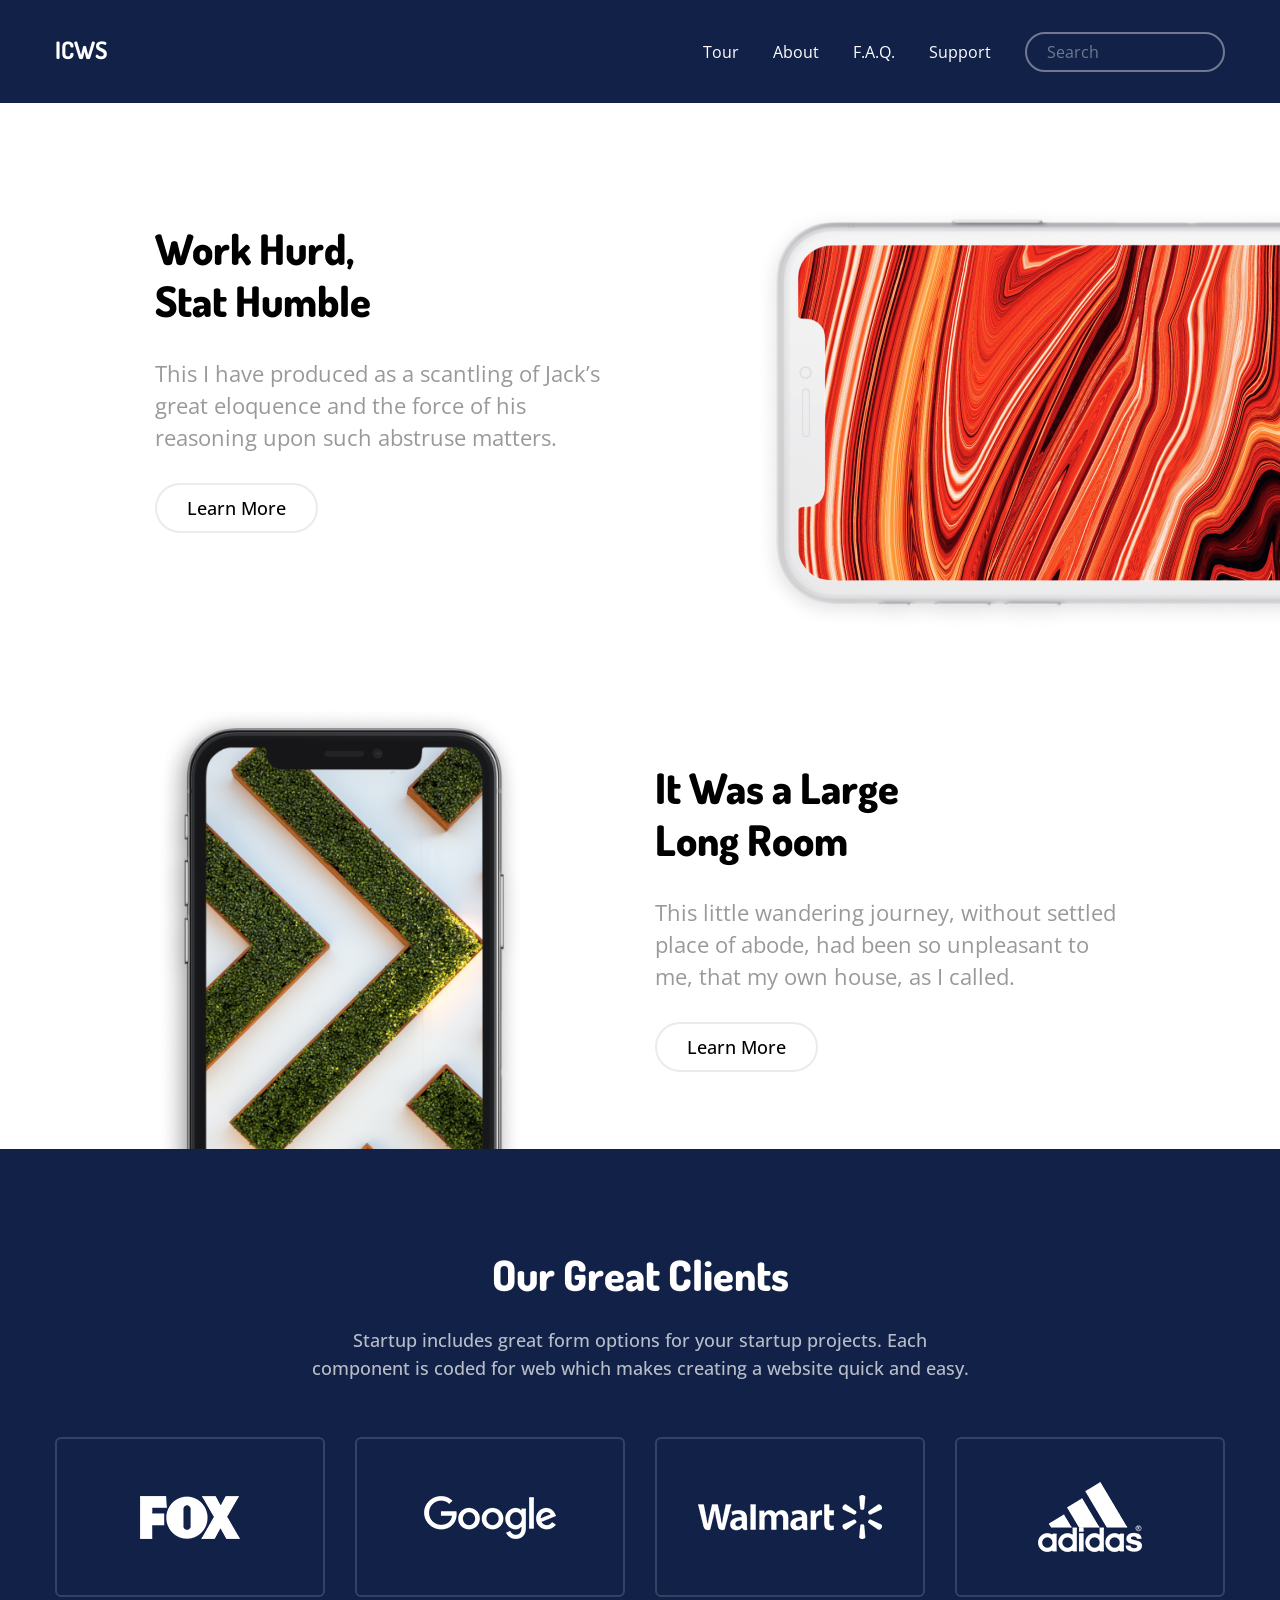
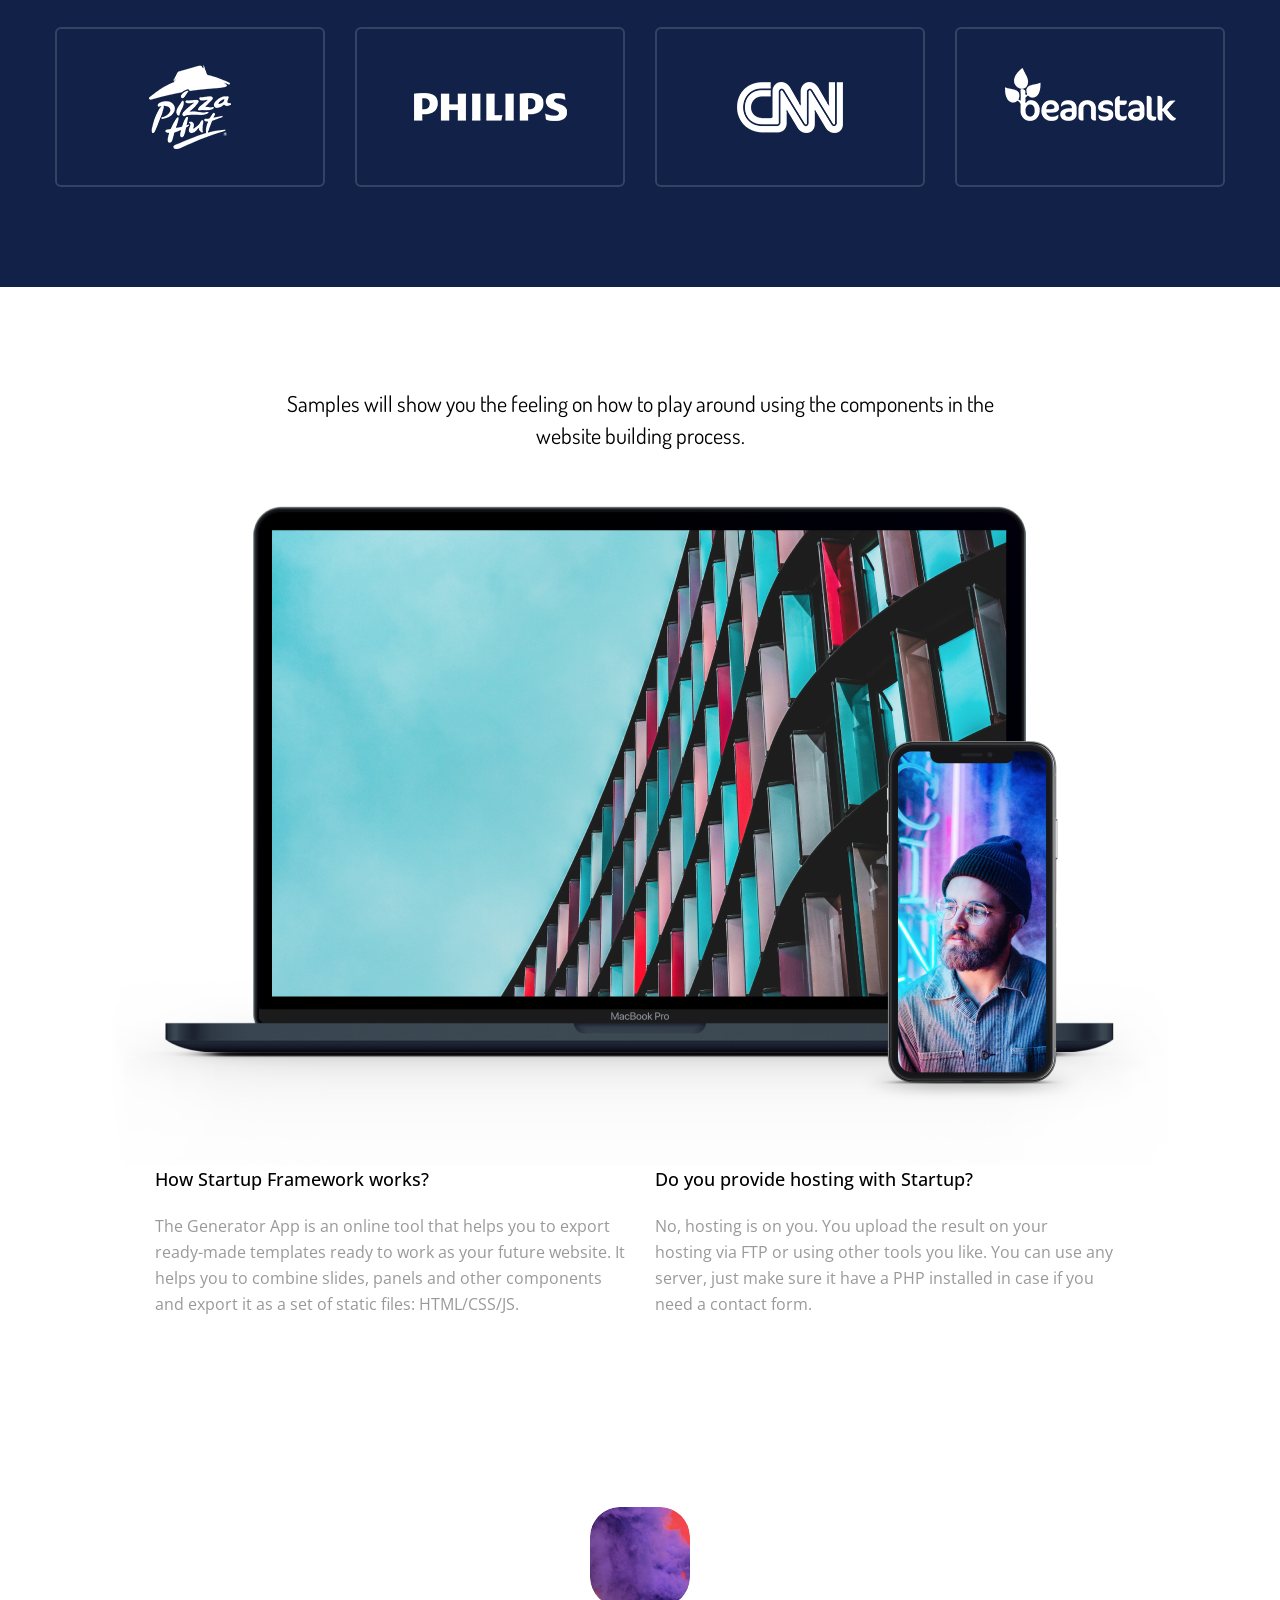
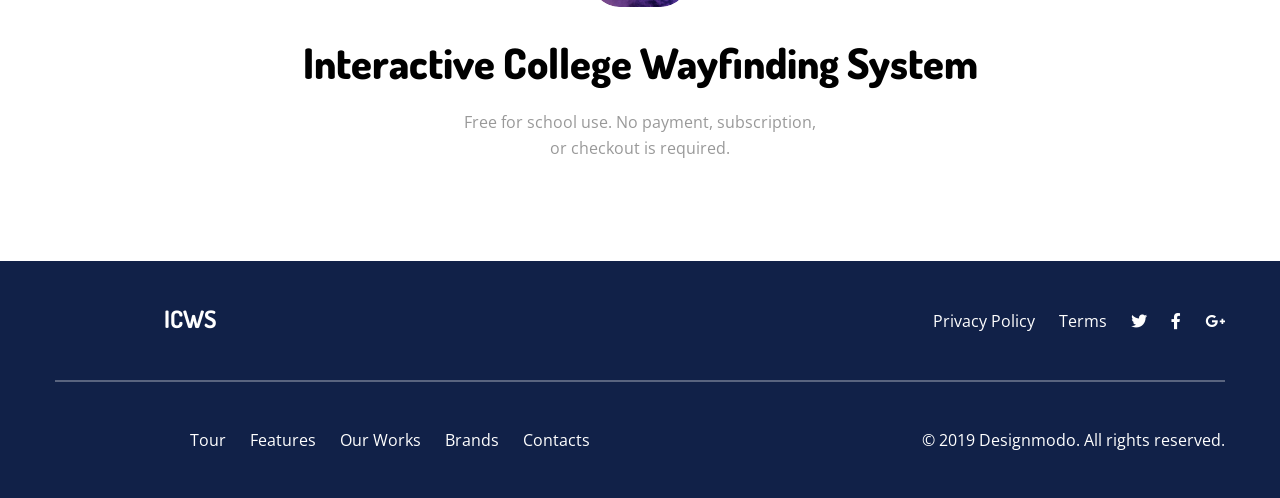
==== commit 68f185f1: "Remove payment-related fields" ====
--- a/index.html
+++ b/index.html
@@ -33,7 +33,6 @@
 			</div>
 			<div class="col-lg-9 text-lg-end" data-aos-duration="600" data-aos="fade-down" data-aos-delay="300">
 				<a href="#" class="link color-white mr-15">Tour</a>
-				<a href="#" class="link color-white mx-15">Prices</a>
 				<a href="#" class="link color-white mx-15">About</a>
 				<a href="#" class="link color-white mx-15">F.A.Q.</a>
 				<a href="#" class="link color-white mx-15">Support</a>
@@ -192,71 +191,8 @@
 			</div>
 			<div class="col-xl-4 col-lg-6 col-md-8 col-sm-10">
 				<div class="color-heading text-adaptive" data-aos-duration="600" data-aos="fade-down" data-aos-delay="600">
-					A high-quality solution for those who want a 
-					beautiful startup website quickly.				</div>
-				<div data-aos-duration="600" data-aos="fade-down" data-aos-delay="900">				
-				<a href="#" class="mt-45 btn lg action-1">Download on App Store</a>
+					Free for school use. No payment, subscription, or checkout is required.
 				</div>				
-			</div>
-		</div>
-	</div>
-</section>
-
-<!-- Form 13 -->
-
-<section class="form_13 bg-light pt-105 pb-100">
-	<div class="container px-xl-0">
-		<div class="row justify-content-center">
-			<div class="col-xl-10">
-				<h2 class="mb-55 small text-center" data-aos-duration="600" data-aos="fade-down" data-aos-delay="0">Choose Your Payment Method</h2>
-				<form action="form-handler.php" method="post">
-					<div class="mb-30 px-65 pt-45 pb-45 radius10 js-form-block" data-aos-duration="600" data-aos="fade-down" data-aos-delay="0">
-						<input type="radio" name="method" class="d-none border-gray focus-action-1" id="form_13_radio_paypal" value="PayPal" />
-						<label for="form_13_radio_paypal" class="mb-10 f-18 medium">PayPal</label>
-						<div class="ml-30 color-heading text-adaptive">
-							Safe payment online. Credit card needed. PayPal account is not necessary.
-						</div>
-						<div class="ml-30 inner">
-							<div class="w-370 block">
-								<input type="email" name="email" placeholder="Email address" class="mt-25 input w-full border-gray focus-action-1 color-heading placeholder-heading" />
-							</div>
-						</div>
-					</div>
-					<div class="px-65 pt-45 pb-25 radius10 relative js-form-block active" data-aos-duration="600" data-aos="fade-down" data-aos-delay="0">
-						<div class="absolute f-42 color-gray d-none d-sm-block icons">
-							<i class="fab fa-cc-visa mr-10"></i>
-							<i class="fab fa-cc-mastercard mr-10"></i>
-							<i class="fab fa-cc-discover mr-10"></i>
-							<i class="fab fa-cc-amex"></i>
-						</div>
-						<input type="radio" name="method" class="d-none border-gray focus-action-1" id="form_13_radio_card" value="Credit Card" checked />
-						<label for="form_13_radio_card" class="mb-10 f-18 medium">Credit Card</label>
-						<div class="ml-30 color-heading text-adaptive">
-							Safe money transfer using your bank account.
-						</div>
-						<div class="ml-30 mt-25 d-flex flex-wrap inner">
-							<div class="w-370 mr-30 mb-35 block">
-								<div class="mb-10 f-14 semibold text-uppercase sp-20">Credit Card Number</div>
-								<input type="text" name="card" class="js-card-mask input w-full border-gray focus-action-1 color-heading placeholder-heading" />
-							</div>
-							<div class="w-370 mb-35 block">
-								<div class="mb-10 f-14 semibold text-uppercase sp-20">Expiration</div>
-								<input type="text" name="exp" class="js-expiration-mask input w-full border-gray focus-action-1 color-heading placeholder-heading" />
-							</div>
-							<div class="w-370 mr-30 mb-35 block">
-								<div class="mb-10 f-14 semibold text-uppercase sp-20">Cardholder Name</div>
-								<input type="text" name="name" class="input w-full border-gray focus-action-1 color-heading placeholder-heading" />
-							</div>
-							<div class="w-370 block">
-								<div class="mb-10 f-14 semibold text-uppercase sp-20">CVV Code</div>
-								<div class="d-flex flex-wrap justify-content-between">
-									<input type="text" name="cvv" class="mb-20 input w-80 border-gray focus-action-1 color-heading placeholder-heading" />
-									<button class="btn action-1">Checkout</button>
-								</div>
-							</div>
-						</div>
-					</div>
-				</form>
 			</div>
 		</div>
 	</div>
@@ -287,7 +223,6 @@
 			<div class="mb-20 mb-lg-0 col-lg-7" data-aos-duration="600" data-aos="fade-down" data-aos-delay="0">
 				<a href="#" class="link color-white mr-10">Tour</a>
 				<a href="#" class="link color-white mx-10">Features</a>
-				<a href="#" class="link color-white mx-10">Pricing Plans</a>
 				<a href="#" class="link color-white mx-10">Our Works</a>
 				<a href="#" class="link color-white mx-10">Brands</a>
 				<a href="#" class="link color-white ml-10">Contacts</a>
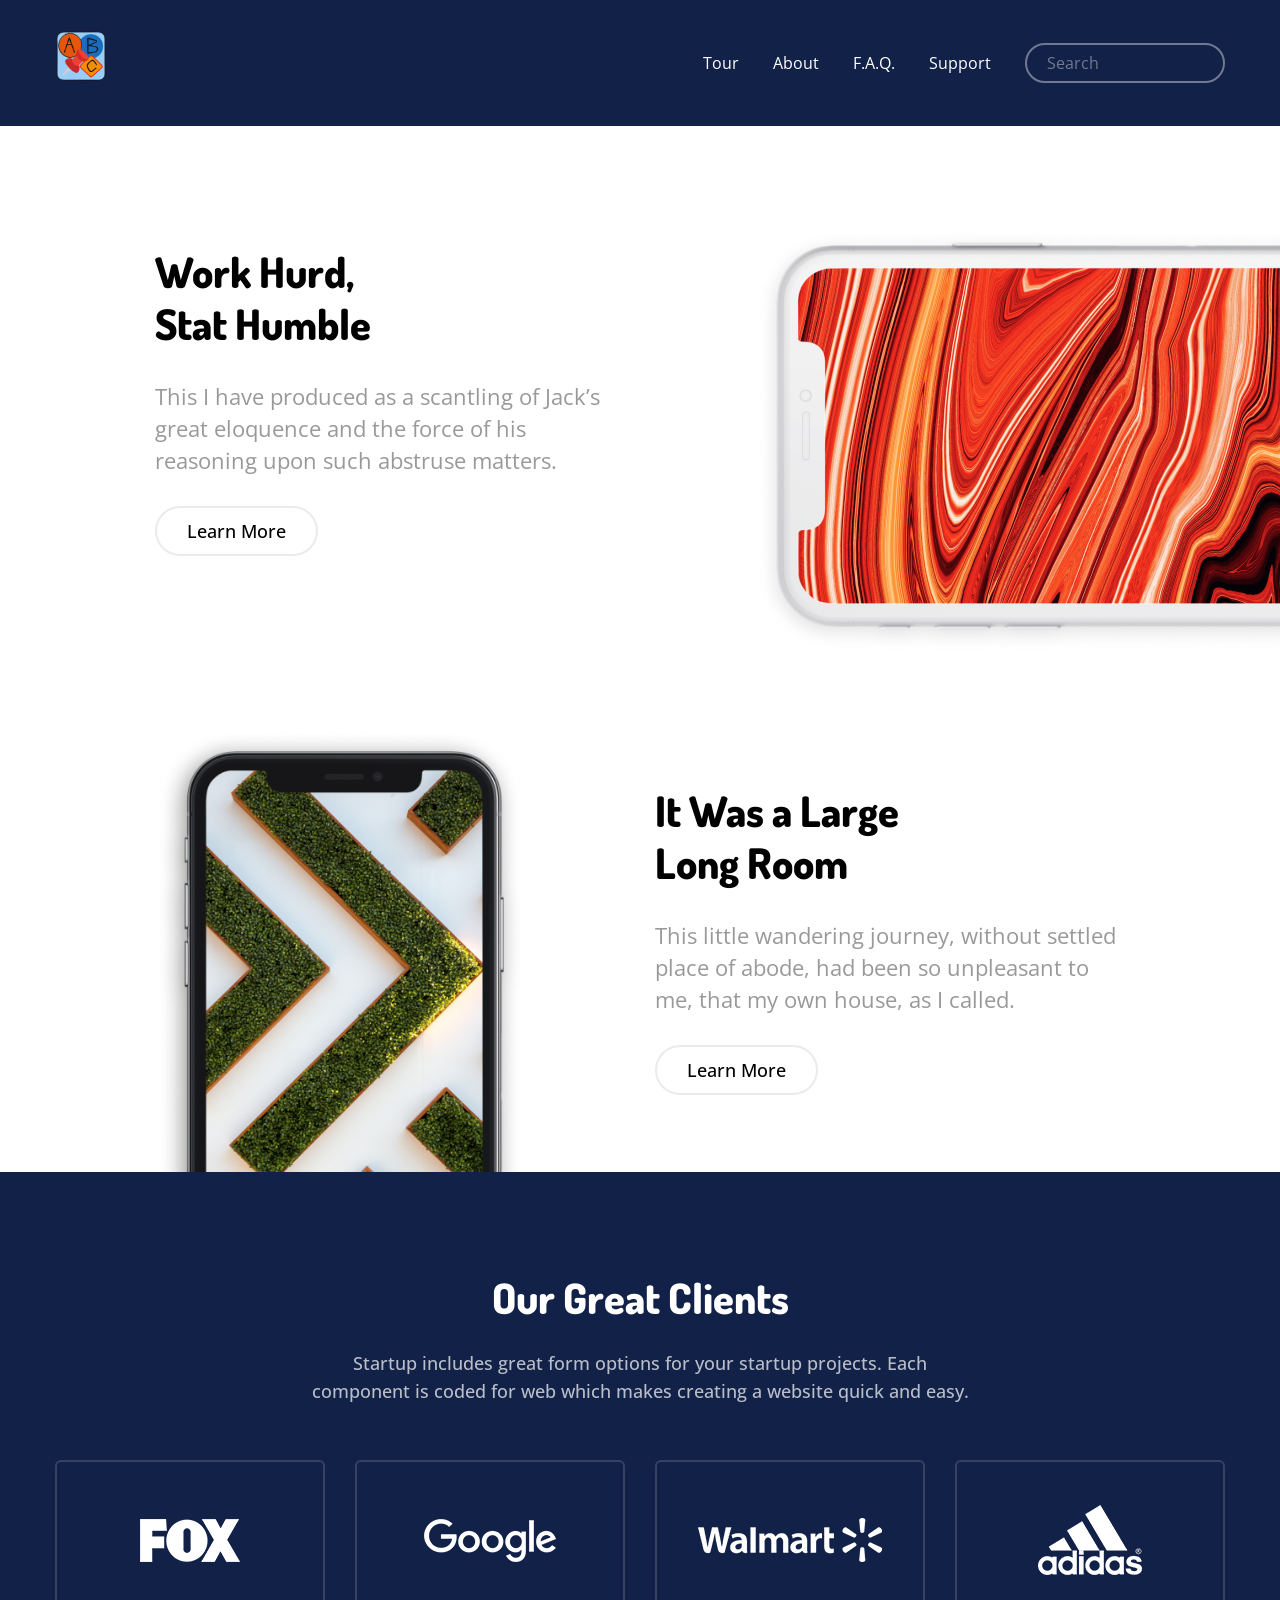
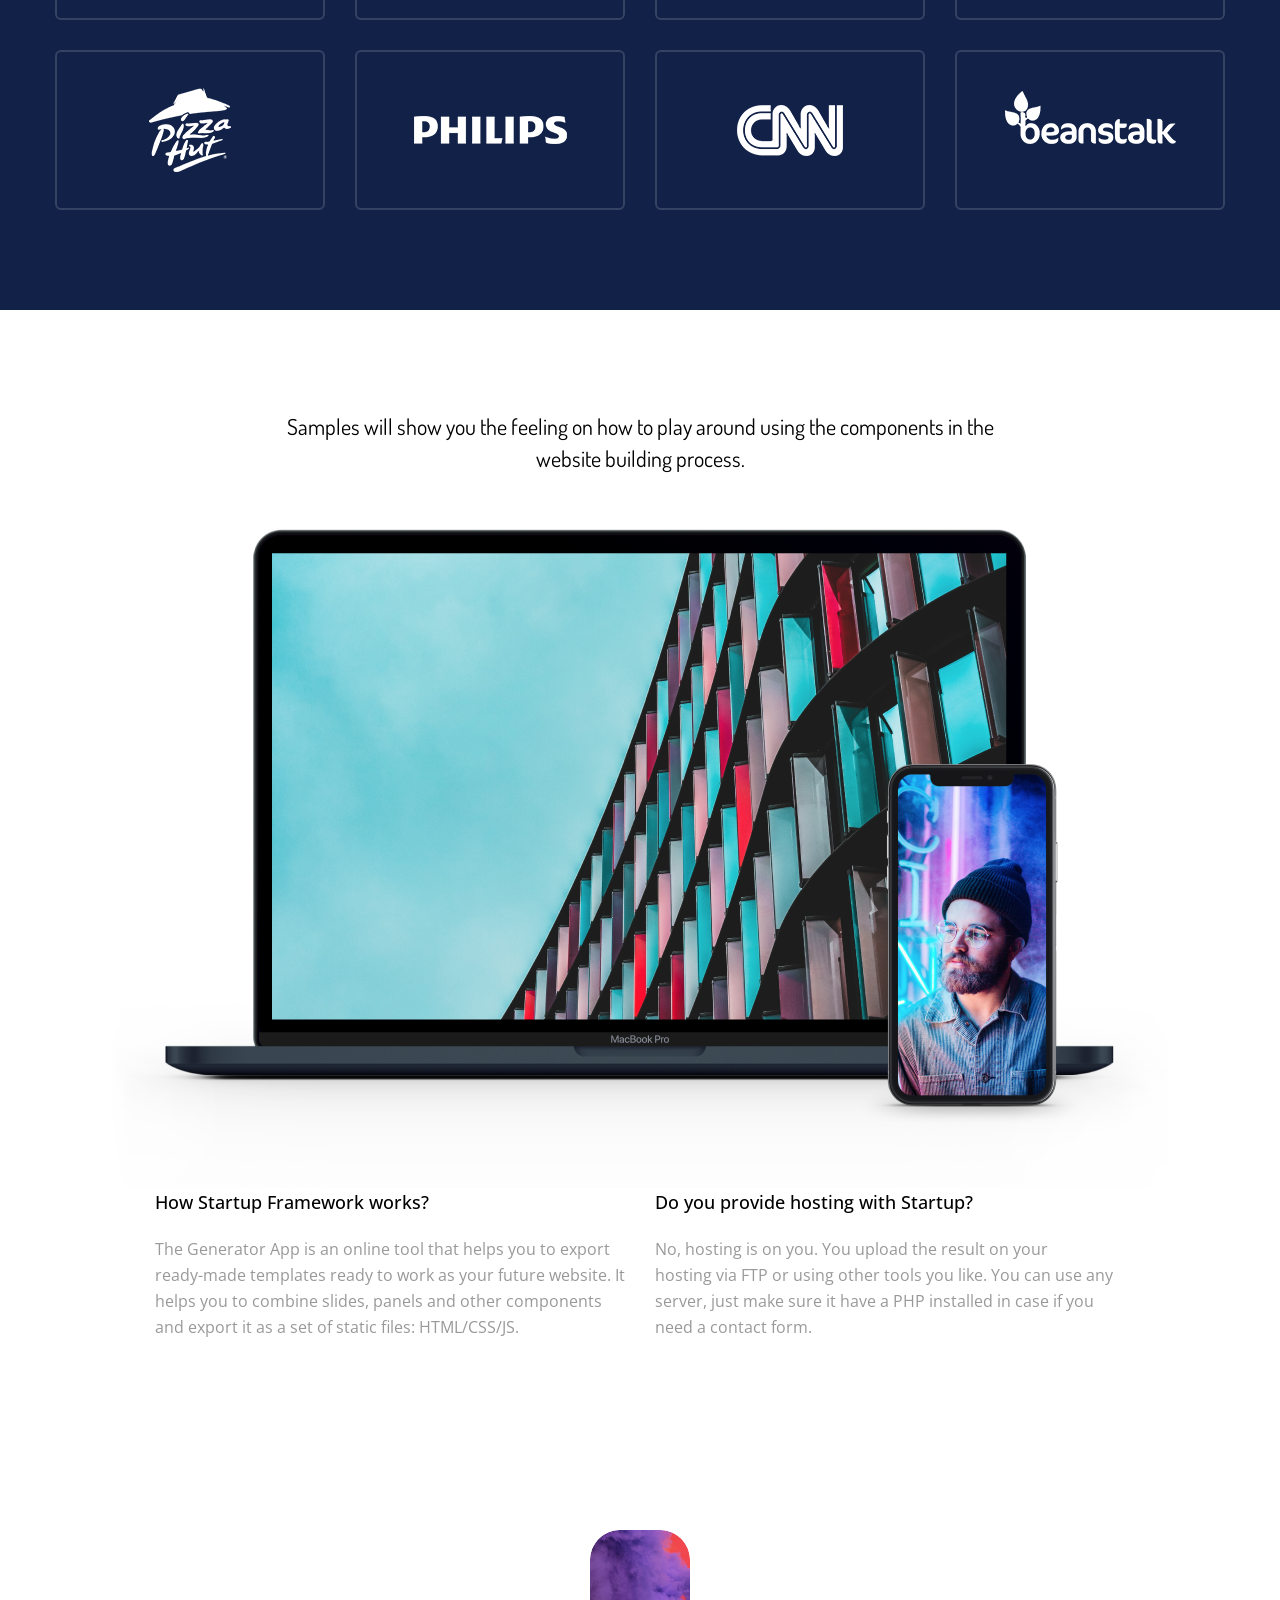
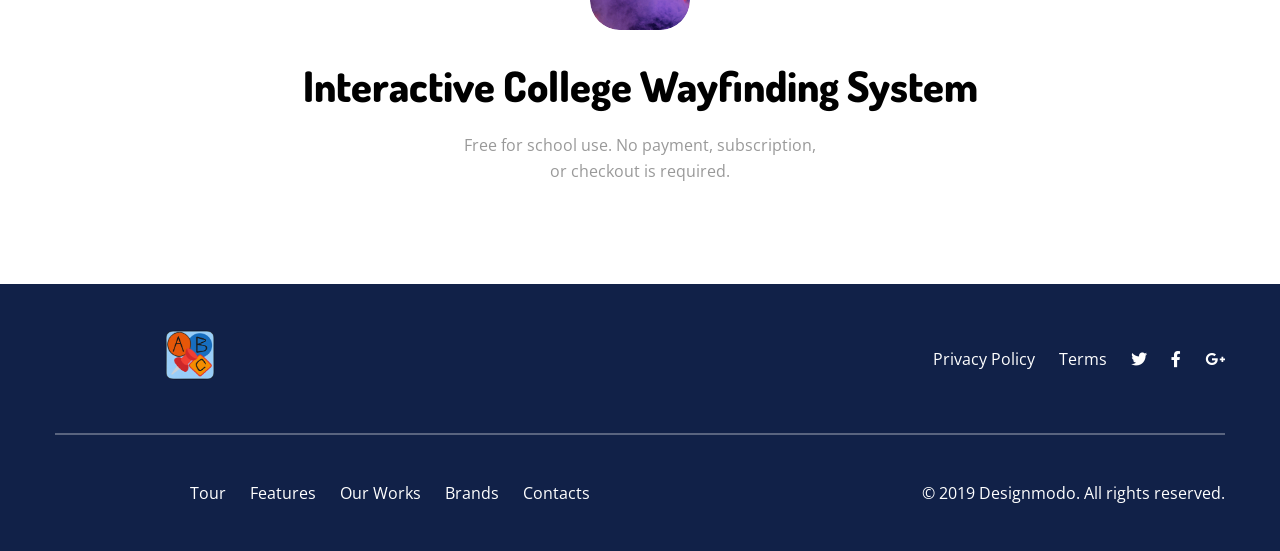
==== commit 3cadb89c: "new logo added" ====
--- a/index.html
+++ b/index.html
@@ -4,7 +4,7 @@
 		<meta charset="utf-8" >
 		<title>Interactive College Wayfinding System (ICWS)</title>
 		<meta name="viewport" content="width=device-width, initial-scale=1">
-				<link rel="icon" href="i/gp2-logo.png" type="image/x-icon">
+				<link rel="icon" href="i/icws-logo.png" type="image/png">
 		<!-- Google Fonts -->
 				<link href="https://fonts.googleapis.com/css?family=Dosis:100,200,300,400,600,500,700,800,900|Open+Sans:100,200,300,400,500,600,700,800,900&amp;subset=latin" rel="stylesheet">
 				<!-- Bootstrap 5.3.9 CSS -->
@@ -29,7 +29,9 @@
 	<div class="container px-xl-0">
 		<div class="row justify-content-between align-items-center">
 			<div class="col-lg-auto text-lg-start" data-aos-duration="600" data-aos="fade-down" data-aos-delay="0">
-				<a href="#" class="logo link color-white">ICWS</a>
+				<a href="#" class="link d-inline-flex align-items-center" aria-label="Interactive College Wayfinding System home">
+					<img src="i/icws-logo.png" class="project-logo" alt="ICWS" />
+				</a>
 			</div>
 			<div class="col-lg-9 text-lg-end" data-aos-duration="600" data-aos="fade-down" data-aos-delay="300">
 				<a href="#" class="link color-white mr-15">Tour</a>
@@ -204,7 +206,9 @@
 	<div class="container px-xl-0">
 		<div class="row align-items-center">
 			<div class="mb-20 mb-lg-0 col-lg-3" data-aos-duration="600" data-aos="fade-down" data-aos-delay="0">
-				<a href="#" class="logo link color-white">ICWS</a>
+				<a href="#" class="link d-inline-flex align-items-center" aria-label="Interactive College Wayfinding System home">
+					<img src="i/icws-logo.png" class="project-logo" alt="ICWS" />
+				</a>
 			</div>
 			<div class="col-lg-9 text-lg-end" data-aos-duration="600" data-aos="fade-down" data-aos-delay="300">
 				<a href="#" class="link color-white mr-10">Privacy Policy</a>
--- a/css/style.css
+++ b/css/style.css
@@ -1,4 +1,11 @@
 @import 'framework.css';
+
+.project-logo {
+  display: block;
+  width: 52px;
+  height: 52px;
+  object-fit: contain;
+}
 /* 
  Table of contents:
  1. Common styles
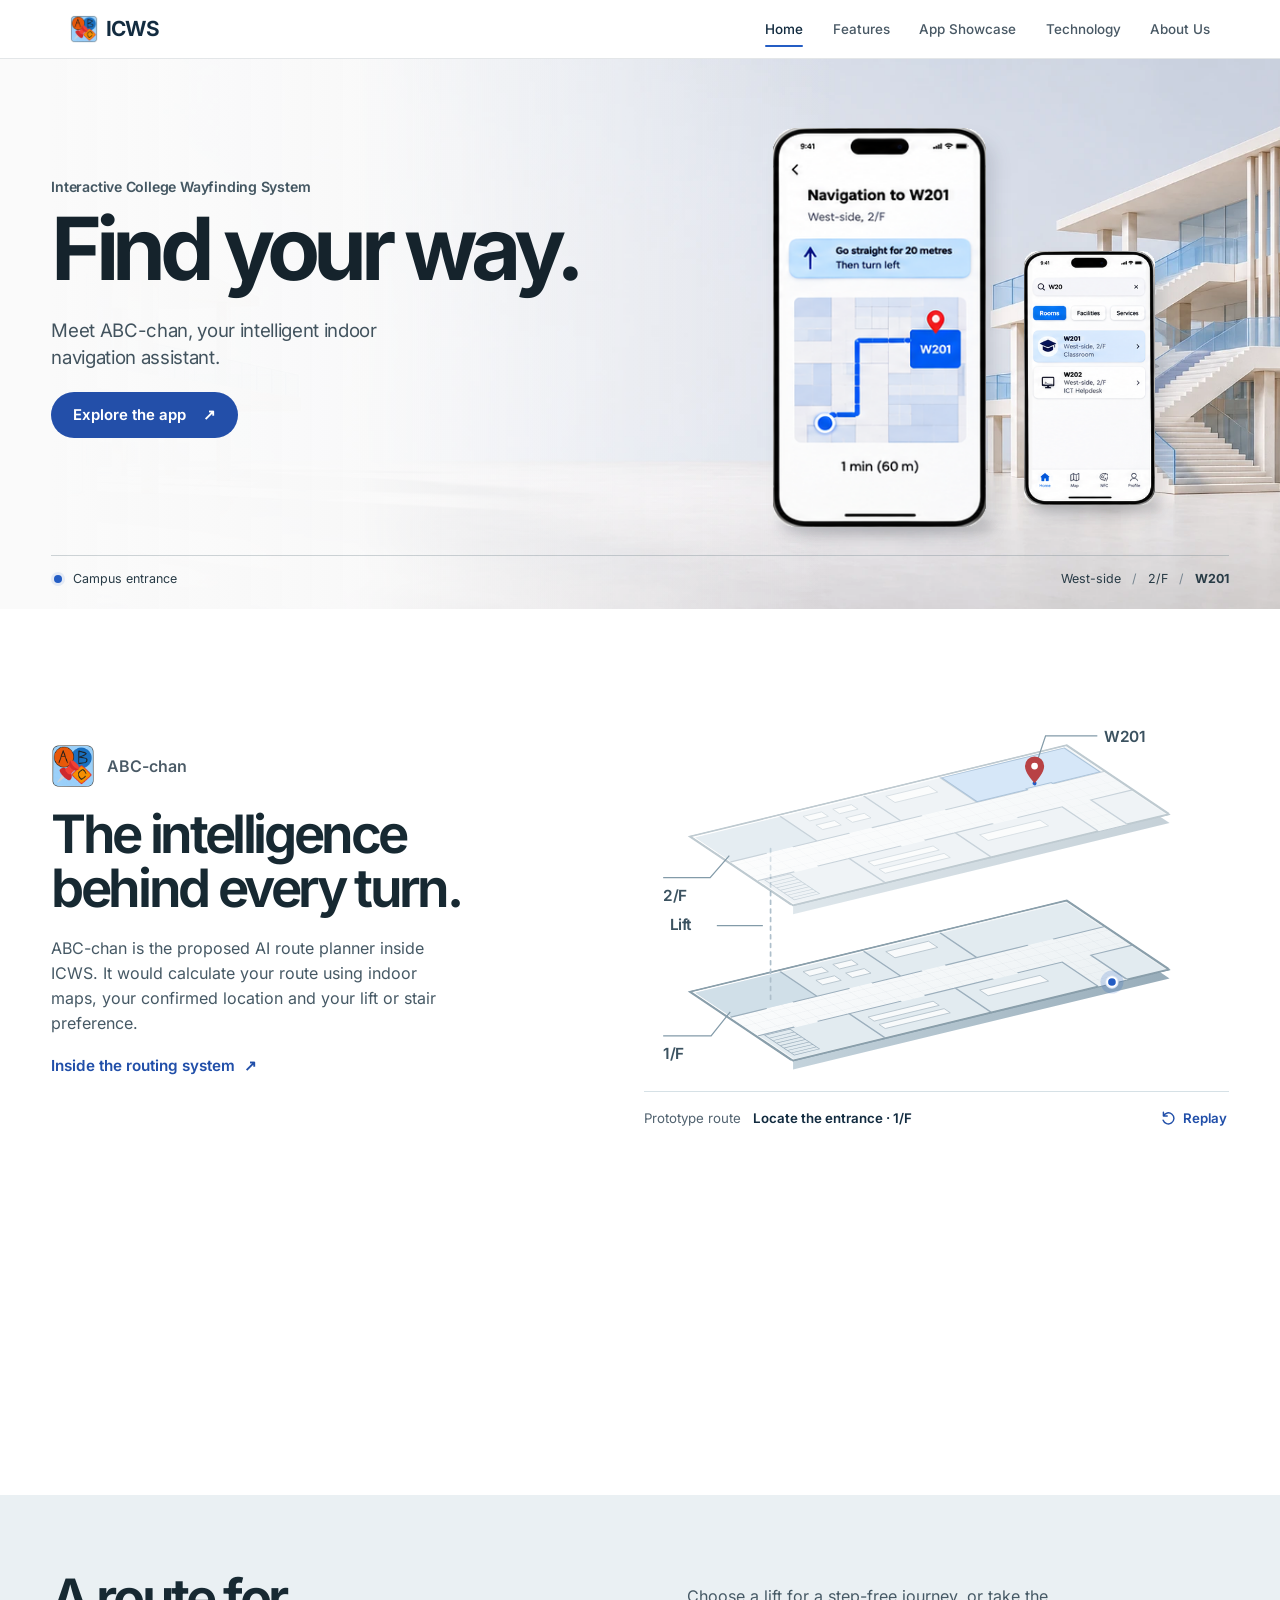
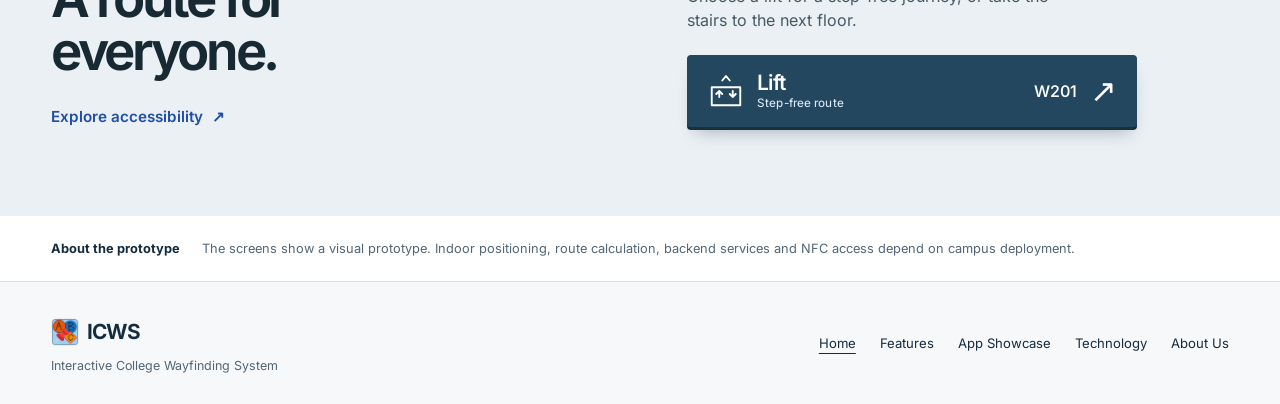
==== commit 72aa4497: "Add new screenshots and create technology overview page - Added various screenshots for features and" ====
--- a/index.html
+++ b/index.html
@@ -1,281 +1,172 @@
-<!DOCTYPE html>
+<!doctype html>
 <html lang="en">
-	<head>
-		<meta charset="utf-8" >
-		<title>Interactive College Wayfinding System (ICWS)</title>
-		<meta name="viewport" content="width=device-width, initial-scale=1">
-				<link rel="icon" href="i/icws-logo.png" type="image/png">
-		<!-- Google Fonts -->
-				<link href="https://fonts.googleapis.com/css?family=Dosis:100,200,300,400,600,500,700,800,900|Open+Sans:100,200,300,400,500,600,700,800,900&amp;subset=latin" rel="stylesheet">
-				<!-- Bootstrap 5.3.9 CSS -->
-		<link rel="stylesheet" href="https://cdn.jsdelivr.net/npm/bootstrap@5.3.9/dist/css/bootstrap.min.css" integrity="sha384-yEPZ7jP9S0QKiUQ0m3jjsO4ProIW7wvR9gXkI7JOGa2XVsw53Yke2bsdkBbjmmiX" crossorigin="anonymous">
-		<!-- Slick 1.8.1 jQuery plugin CSS (Sliders) -->
-		<link rel="stylesheet" type="text/css" href="https://cdn.jsdelivr.net/npm/slick-carousel@1.8.1/slick/slick.css"/>
-		<!-- Fancybox 3 jQuery plugin CSS (Open images and video in popup) -->
-		<link rel="stylesheet" href="https://cdn.jsdelivr.net/gh/fancyapps/fancybox@3.5.7/dist/jquery.fancybox.min.css" />
-		<!-- AOS 2.3.1 jQuery plugin CSS (Animations) -->
-		<link href="https://unpkg.com/aos@2.3.1/dist/aos.css" rel="stylesheet">
-		<!-- FontAwesome CSS -->
-		<link rel="stylesheet" href="https://use.fontawesome.com/releases/v5.8.1/css/all.css" integrity="sha384-50oBUHEmvpQ+1lW4y57PTFmhCaXp0ML5d60M1M7uH2+nqUivzIebhndOJK28anvf" crossorigin="anonymous">
-		<!-- Startup 3 CSS (Styles for all blocks) -->
-					<link href="css/style.css" rel="stylesheet" />
-				<!-- jQuery 3.3.1 -->
-		<script src="https://code.jquery.com/jquery-3.3.1.min.js"></script>
-			</head> 
-	<body>
-<!-- Navigation 18 -->
-
-<nav class="navigation_18 bg-dark pt-30 pb-30 lh-40 text-center">
-	<div class="container px-xl-0">
-		<div class="row justify-content-between align-items-center">
-			<div class="col-lg-auto text-lg-start" data-aos-duration="600" data-aos="fade-down" data-aos-delay="0">
-				<a href="#" class="link d-inline-flex align-items-center" aria-label="Interactive College Wayfinding System home">
-					<img src="i/icws-logo.png" class="project-logo" alt="ICWS" />
-				</a>
-			</div>
-			<div class="col-lg-9 text-lg-end" data-aos-duration="600" data-aos="fade-down" data-aos-delay="300">
-				<a href="#" class="link color-white mr-15">Tour</a>
-				<a href="#" class="link color-white mx-15">About</a>
-				<a href="#" class="link color-white mx-15">F.A.Q.</a>
-				<a href="#" class="link color-white mx-15">Support</a>
-				<form method="GET" action="/" class="ml-15 mt-10 mt-md-0 d-inline-block">
-					<input type="text" name="search" placeholder="Search" class="input sm w-200 mw-full border-transparent-white focus-white color-white placeholder-transparent-white text-center text-md-start" />
-					<input type="submit" class="d-none" />
-				</form>
-			</div>
-		</div>
-	</div>
-</nav>
-<!-- Feature 44 -->
-
-<section class="feature_44 bg-light pt-100 text-center text-md-start">
-	<div class="container px-xl-0">
-		<div class="row align-items-center align-items-lg-start">
-			<div class="col-xl-1"></div>
-			<div class="col-lg-5 col-md-7" data-aos-duration="600" data-aos="fade-down" data-aos-delay="0">
-				<h2 class="mt-20 mb-30 small">Work Hurd, <br />Stat Humble</h2>
-				<div class="f-22 color-heading text-adaptive">
-					This I have produced as a scantling of 
-					Jack’s great eloquence and the force of 
-					his reasoning upon such abstruse matters.
-				</div>
-				<a href="#" class="mt-30 btn border-gray color-main">Learn More</a>
-			</div>
-			<div class="col-md-1"></div>
-			<div class="col-lg-5 col-md-4" data-aos-duration="600" data-aos="fade-down" data-aos-delay="300">
-				<img srcset="i/feature_44_img_1@2x.png 2x" src="i/feature_44_img_1.png" class="img" alt="" />			
-			</div>
-		</div>
-		<div class="mt-75 row justify-content-center justify-content-md-between align-items-end align-items-lg-start flex-row-reverse row2">
-			<div class="col-xl-1"></div>
-			<div class="col-lg-5 col-md-6 pb-60 pb-lg-0 inner2" data-aos-duration="600" data-aos="fade-down" data-aos-delay="0">
-				<h2 class="mt-55 mb-30 small">It Was a Large <br />Long Room</h2>
-				<div class="f-22 color-heading text-adaptive">
-					This little wandering journey, without 
-					settled place of abode, had been so 
-					unpleasant to me, that my own house, as I called.
-				</div>
-				<a href="#" class="mt-30 btn border-gray color-main">Learn More</a>
-			</div>
-			<div class="col-md-1"></div>
-			<div class="col-xl-4 col-lg-5 col-md-5 col-sm-6 col-8" data-aos-duration="600" data-aos="fade-down" data-aos-delay="300">
-				<img srcset="i/feature_44_img_2@2x.png 2x" src="i/feature_44_img_2.png" class="img-fluid img" alt="" />			
-			</div>
-			<div class="col-xl-1"></div>
-		</div>
-	</div>
-</section>
-<!-- Content 31 -->
-
-<section class="content_31 bg-dark pt-100 pb-70 text-center color-white">
-	<div class="container px-xl-0">
-		<div class="row justify-content-center">
-			<h2 class="small col-lg-8" data-aos-duration="600" data-aos="fade-down" data-aos-delay="0">Our Great Clients</h2>
-			<div class="col-lg-8 mt-25 mb-55 f-18 medium op-7 text-adaptive">
-				<span data-aos-duration="600" data-aos="fade-down" data-aos-delay="300">				
-				Startup includes great form options for your startup projects. Each <br />
-				component is coded for web which makes creating a website quick and easy.				</span>				
-			</div>
-		</div>
-		<div class="row justify-content-center">
-						<div class="col-lg-3 col-md-5 col-sm-6" data-aos-duration="600" data-aos="fade-down" data-aos-delay="0">
-				<div class="mx-auto mb-30 mw-270 h-160 d-flex justify-content-center align-items-center radius6 block">
-					<img srcset="i/content_37_logo_1@2x.png 2x" src="i/content_37_logo_1.png" alt="" />
-				</div>
-			</div>
-						<div class="col-lg-3 col-md-5 col-sm-6" data-aos-duration="600" data-aos="fade-down" data-aos-delay="150">
-				<div class="mx-auto mb-30 mw-270 h-160 d-flex justify-content-center align-items-center radius6 block">
-					<img srcset="i/content_37_logo_2@2x.png 2x" src="i/content_37_logo_2.png" alt="" />
-				</div>
-			</div>
-						<div class="col-lg-3 col-md-5 col-sm-6" data-aos-duration="600" data-aos="fade-down" data-aos-delay="300">
-				<div class="mx-auto mb-30 mw-270 h-160 d-flex justify-content-center align-items-center radius6 block">
-					<img srcset="i/content_37_logo_3@2x.png 2x" src="i/content_37_logo_3.png" alt="" />
-				</div>
-			</div>
-						<div class="col-lg-3 col-md-5 col-sm-6" data-aos-duration="600" data-aos="fade-down" data-aos-delay="450">
-				<div class="mx-auto mb-30 mw-270 h-160 d-flex justify-content-center align-items-center radius6 block">
-					<img srcset="i/content_37_logo_4@2x.png 2x" src="i/content_37_logo_4.png" alt="" />
-				</div>
-			</div>
-						<div class="col-lg-3 col-md-5 col-sm-6" data-aos-duration="600" data-aos="fade-down" data-aos-delay="600">
-				<div class="mx-auto mb-30 mw-270 h-160 d-flex justify-content-center align-items-center radius6 block">
-					<img srcset="i/content_37_logo_5@2x.png 2x" src="i/content_37_logo_5.png" alt="" />
-				</div>
-			</div>
-						<div class="col-lg-3 col-md-5 col-sm-6" data-aos-duration="600" data-aos="fade-down" data-aos-delay="750">
-				<div class="mx-auto mb-30 mw-270 h-160 d-flex justify-content-center align-items-center radius6 block">
-					<img srcset="i/content_37_logo_6@2x.png 2x" src="i/content_37_logo_6.png" alt="" />
-				</div>
-			</div>
-						<div class="col-lg-3 col-md-5 col-sm-6" data-aos-duration="600" data-aos="fade-down" data-aos-delay="900">
-				<div class="mx-auto mb-30 mw-270 h-160 d-flex justify-content-center align-items-center radius6 block">
-					<img srcset="i/content_37_logo_7@2x.png 2x" src="i/content_37_logo_7.png" alt="" />
-				</div>
-			</div>
-						<div class="col-lg-3 col-md-5 col-sm-6" data-aos-duration="600" data-aos="fade-down" data-aos-delay="1050">
-				<div class="mx-auto mb-30 mw-270 h-160 d-flex justify-content-center align-items-center radius6 block">
-					<img srcset="i/content_37_logo_8@2x.png 2x" src="i/content_37_logo_8.png" alt="" />
-				</div>
-			</div>
-					</div>
-	</div>
-</section>
-
-<!-- Feature 13 -->
-
-<section class="feature_13 bg-light pt-100 pb-50">
-	<div class="container px-xl-0">
-		<div class="row justify-content-center">
-			<div class="col-xl-8 col-lg-10 text-center" data-aos-duration="600" data-aos="fade-down" data-aos-delay="0">
-				<h6 class="f-22 regular">
-					Samples will show you the feeling on how to play around using the 
-					components in the website building process.
-				</h6>
-			</div>
-			<div class="col-xl-11 text-center" data-aos-duration="600" data-aos="fade-down" data-aos-delay="300">
-				<img srcset="i/feature_13_img@2x.png 2x" src="i/feature_13_img.png" class="mt-55 mb-40 mb-md-0 img-fluid bg" alt="" />
-			</div>
-		</div>
-		<div class="row text-center text-md-start">
-			<div class="col-xl-1"></div>
-			<div class="col-xl-5 col-md-6 mb-40" data-aos-duration="600" data-aos="fade-down" data-aos-delay="0">
-				<div class="mb-20 f-18 medium title">How Startup Framework works?</div>
-				<div class="color-heading text-adaptive">
-					The Generator App is an online tool that helps you to 
-					export ready-made templates ready to work as your 
-					future website. It helps you to combine slides, panels and 
-					other components and export it as a set of static files: 
-					HTML/CSS/JS.
-				</div>
-			</div>
-			<div class="col-xl-5 col-md-6 mb-40" data-aos-duration="600" data-aos="fade-down" data-aos-delay="300">
-				<div class="mb-20 f-18 medium title">Do you provide hosting with Startup?</div>
-				<div class="color-heading text-adaptive">
-					No, hosting is on you. You upload the result on your <br />
-					hosting via FTP or using other tools you like. You can use 
-					any server, just make sure it have a PHP installed in case if 
-					you need a contact form.
-				</div>
-			</div>
-			<div class="col-xl-1"></div>
-		</div>
-	</div>
-</section>
-<!-- Call to Action 7 -->
-
-<section class="call_to_action_7 bg-light pt-100 pb-100 text-center">
-	<div class="container px-xl-0">
-		<div class="row justify-content-center">
-			<div class="col-xl-9 col-lg-10">
-				<img srcset="i/call_to_action_7_img@2x.jpg 2x" src="i/call_to_action_7_img.jpg" alt="" class="img-fluid radius30"  data-aos-duration="600" data-aos="fade-down" data-aos-delay="0"/>
-				<h2 class="mt-30 mb-20 small" data-aos-duration="600" data-aos="fade-down" data-aos-delay="300">Interactive College Wayfinding System</h2>
-			</div>
-			<div class="col-xl-4 col-lg-6 col-md-8 col-sm-10">
-				<div class="color-heading text-adaptive" data-aos-duration="600" data-aos="fade-down" data-aos-delay="600">
-					Free for school use. No payment, subscription, or checkout is required.
-				</div>				
-			</div>
-		</div>
-	</div>
-</section>
-
-<!-- Footer 11 -->
-
-<footer class="footer_11 bg-dark pt-45 pb-45 color-white text-center">
-	<div class="container px-xl-0">
-		<div class="row align-items-center">
-			<div class="mb-20 mb-lg-0 col-lg-3" data-aos-duration="600" data-aos="fade-down" data-aos-delay="0">
-				<a href="#" class="link d-inline-flex align-items-center" aria-label="Interactive College Wayfinding System home">
-					<img src="i/icws-logo.png" class="project-logo" alt="ICWS" />
-				</a>
-			</div>
-			<div class="col-lg-9 text-lg-end" data-aos-duration="600" data-aos="fade-down" data-aos-delay="300">
-				<a href="#" class="link color-white mr-10">Privacy Policy</a>
-				<a href="#" class="link color-white mx-10">Terms</a>
-				<div class="d-inline-block socials">
-					<a href="#" class="link color-white mx-10"><i class="fab fa-twitter"></i></a>
-					<a href="#" class="link color-white mx-10"><i class="fab fa-facebook-f"></i></a>
-					<a href="#" class="link color-white ml-10"><i class="fab fa-google-plus-g"></i></a>
-				</div>
-			</div>
-		</div>
-		<div data-aos-duration="600" data-aos="fade-down" data-aos-delay="600"> 
-			<div class="mt-45 mb-45 hr h-2 bg-white op-3"></div>
-		</div>
-		<div class="row">
-			<div class="mb-20 mb-lg-0 col-lg-7" data-aos-duration="600" data-aos="fade-down" data-aos-delay="0">
-				<a href="#" class="link color-white mr-10">Tour</a>
-				<a href="#" class="link color-white mx-10">Features</a>
-				<a href="#" class="link color-white mx-10">Our Works</a>
-				<a href="#" class="link color-white mx-10">Brands</a>
-				<a href="#" class="link color-white ml-10">Contacts</a>
-			</div>
-			<div class="col-lg-5 text-lg-end" data-aos-duration="600" data-aos="fade-down" data-aos-delay="300">
-				<div class="text-adaptive">
-					&copy; 2019 Designmodo. All rights reserved.
-				</div>
-			</div>
-		</div>
-	</div>
-</footer>
-<!-- forms alerts -->
-<div class="alert alert-success alert-dismissible alert-form-success" role="alert">
-	<button type="button" class="btn-close" data-bs-dismiss="alert" aria-label="Close"></button>
-	Thanks for your message!
-</div>
-<div class="alert alert-warning alert-dismissible alert-form-check-fields" role="alert">
-	<button type="button" class="btn-close" data-bs-dismiss="alert" aria-label="Close"></button>
-	Please, fill in required fields.
-</div>
-<div class="alert alert-danger alert-dismissible alert-form-error" role="alert">
-	<button type="button" class="btn-close" data-bs-dismiss="alert" aria-label="Close"></button>
-	An error occurred while sending data :(
-</div>
-<!-- popup with video -->
-<div class="overlay"></div>
-
-<div class="video_popup">
-	<a class="close">
-		<img srcset="i/close_white@2x.png 2x" src="i/close_white.png" alt="" />
-	</a>
-	<div class="d-flex align-items-center justify-content-center w-full h-full iframe_container"></div>
-</div>
-
-<!-- Bootstrap 5.3.9 JS -->
-<script src="https://cdn.jsdelivr.net/npm/bootstrap@5.3.9/dist/js/bootstrap.bundle.min.js" integrity="sha384-WyOxWvTyr1QaMPfiPJSv76iReVthorl5uWlFtZPyK0IEB0hGzo9y5Bp9mYanr8Bu" crossorigin="anonymous"></script>
-<!-- Fancybox 3 jQuery plugin JS (Open images and video in popup) -->
-<script src="https://cdn.jsdelivr.net/gh/fancyapps/fancybox@3.5.7/dist/jquery.fancybox.min.js"></script>
-<!-- Google maps JS API -->
-<script type="text/javascript" src="https://maps.googleapis.com/maps/api/js?v=3&key=AIzaSyDP6Ex5S03nvKZJZSvGXsEAi3X_tFkua4U"></script>
-<!-- Slick 1.8.1 jQuery plugin JS (Sliders) -->
-<script type="text/javascript" src="https://cdn.jsdelivr.net/npm/slick-carousel@1.8.1/slick/slick.min.js"></script>
-<!-- AOS 2.3.1 jQuery plugin JS (Animations) -->
-<script src="https://unpkg.com/aos@2.3.1/dist/aos.js"></script>
-<!-- Maskedinput jQuery plugin JS (Masks for input fields) -->
-<script src="js/jquery.maskedinput.min.js"></script>
-<!-- Startup 3 JS (Custom js for all blocks) -->
-<script src="js/script.js"></script>
-
-</body>
+  <head>
+    <meta charset="utf-8" />
+    <meta name="viewport" content="width=device-width,initial-scale=1" />
+    <meta name="theme-color" content="#f7f8f9" />
+    <meta
+      name="description"
+      content="Meet ICWS and ABC-chan, the indoor navigation assistant for college buildings."
+    />
+    <title>ICWS — Find Your Way Around Campus</title>
+    <link rel="icon" href="public/images/logo/abc-chan-small.webp" type="image/webp" />
+    <link href="css/vendor/bootstrap.min.css" rel="stylesheet" />
+    <link href="css/icws.css" rel="stylesheet" />
+    <link href="css/home.css" rel="stylesheet" />
+    <script src="js/home.js" defer></script>
+  </head>
+  <body class="icws-site">
+    <a class="skip-link" href="#main-content">Skip to content</a>
+    <header class="site-header">
+      <nav class="navbar navbar-expand-lg" aria-label="Main navigation">
+        <div class="container">
+          <a
+            class="navbar-brand d-flex align-items-center gap-2"
+            href="index.html"
+            ><img
+              src="public/images/logo/abc-chan-small.webp"
+              width="42"
+              height="42"
+              alt=""
+            /><span class="brand-name">ICWS</span></a
+          ><button
+            class="navbar-toggler menu-toggle"
+            type="button"
+            aria-controls="site-nav"
+            aria-expanded="false"
+            aria-label="Toggle navigation"
+          >
+            <span class="navbar-toggler-icon"></span>
+          </button>
+          <div class="collapse navbar-collapse site-nav" id="site-nav">
+            <ul class="navbar-nav ms-auto align-items-lg-center">
+              <li class="nav-item">
+                <a class="nav-link active" aria-current="page" href="index.html"
+                  >Home</a
+                >
+              </li>
+              <li class="nav-item">
+                <a class="nav-link" href="features.html">Features</a>
+              </li>
+              <li class="nav-item">
+                <a class="nav-link" href="app-showcase.html">App Showcase</a>
+              </li>
+              <li class="nav-item">
+                <a class="nav-link" href="technology.html">Technology</a>
+              </li>
+              <li class="nav-item">
+                <a class="nav-link" href="about.html">About Us</a>
+              </li>
+            </ul>
+          </div>
+        </div>
+      </nav>
+    </header>
+    <main id="main-content" class="home-page">
+      <section class="launch-scene" aria-labelledby="home-title">
+        <div class="wrap launch-stage">
+          <header class="launch-intro">
+            <p class="launch-name">Interactive College Wayfinding System</p>
+            <h1 id="home-title">Find your way.</h1>
+            <p class="launch-summary">Meet ABC-chan, your intelligent indoor navigation assistant.</p>
+            <a class="launch-primary" href="app-showcase.html">Explore the app <span aria-hidden="true">↗</span></a>
+          </header>
+          <figure class="device-ensemble" aria-label="Room search and turn-by-turn navigation in ICWS">
+            <div class="device-flight flight-guide"><img src="public/images/screenshots/12-navigate-to-destination.png" width="224" height="421" fetchpriority="high" alt="ICWS showing the next turn to classroom W201"></div>
+            <div class="device-flight flight-search"><img src="public/images/screenshots/03-search-results.png" width="218" height="425" alt="Search results for W201 on the second floor"></div>
+          </figure>
+          <div class="journey-imprint"><span><i class="start-symbol"></i> Campus entrance</span><span>West-side <i>/</i> 2/F <i>/</i> <b>W201</b></span></div>
+        </div>
+      </section>
+      <section class="assistant-story" aria-labelledby="assistant-title">
+        <div class="assistant-stage">
+          <div class="wrap">
+            <div class="assistant-spread">
+              <div class="assistant-copy">
+                <p class="assistant-identity"><img src="public/images/logo/abc-chan-small.webp" width="48" height="48" alt="">ABC-chan</p>
+                <h2 id="assistant-title">The intelligence behind every turn.</h2>
+                <p>ABC-chan is the proposed AI route planner inside ICWS. It would calculate your route using indoor maps, your confirmed location and your lift or stair preference.</p>
+                <a class="studio-link" href="technology.html">Inside the routing system <span aria-hidden="true">↗</span></a>
+              </div>
+              <figure class="floor-film">
+                <svg viewBox="0 0 610 422" class="floor-projection demo-map" role="img" aria-labelledby="floor-title floor-desc">
+  <title id="floor-title">From the first-floor entrance to W201</title>
+  <desc id="floor-desc">The blue route follows the first-floor corridor to the lift, rises to the second floor and turns into classroom W201 in the West-side building.</desc>
+  <defs>
+  <linearGradient id="stone" x2="1" y2="1"><stop stop-color="#ffffff"/><stop offset="1" stop-color="#e9eff2"/></linearGradient>
+  <linearGradient id="edge" x2="1" y2="0"><stop stop-color="#c4d3dc"/><stop offset="1" stop-color="#97acb9"/></linearGradient>
+  <pattern id="tiles" width="14" height="14" patternUnits="userSpaceOnUse"><path d="M14 0H0V14" stroke="#8ca3b2" opacity=".22" fill="none" stroke-width=".7"/></pattern>
+  <g id="plate">
+    <path d="M0 0h405v168H0z" fill="url(#stone)" stroke="#8198a6" stroke-width="1.5"/>
+    <path d="M0 0h405v168H0z" fill="url(#tiles)"/>
+    <path d="M3 4h399v59H3zM3 109h326v56H3zM360 109h42v56h-42z" fill="#e2ebf0"/>
+    <path d="M3 4h92v59H3z" fill="#d0dfe8"/>
+    <g fill="none" stroke-linecap="square" stroke="#9cafbd" stroke-width="2">
+      <path d="M95 4v58M185 4v58M267 4v58M3 63h37m30 0h59m26 0h52m27 0h87m29 0h53M3 108h37m27 0h88m27 0h72m28 0h47v57m31 0v-57h43M100 108v57m114-57v57"/>
+      <path d="M8 110h27v48H8zM8 117h27m-27 6h27m-27 6h27m-27 6h27m-27 6h27m-27 6h27m-27 6h27" stroke-width="1.1"/>
+    </g>
+    <g fill="#f8fafb" stroke="#b2c0c9" stroke-width=".9">
+      <path d="M113 13h20v11h-20zm32 0h20v11h-20zm-32 21h20v11h-20zm32 0h20v11h-20zM202 13h46v15h-46zm-91 109h70v10h-70zm0 18h70v10h-70zM231 122h65v14h-65z"/>
+    </g>
+    <path d="M0 167h329m31 0h45M0 166V0h405v166" fill="none" stroke="#8a9fab" stroke-width="3"/>
+  </g>
+  <g id="destination-room"><path d="M268 4h132v58h-51v-2h-27v2h-54z" fill="#b5d4f4" stroke="#6793bc" stroke-width="1.5"/></g>
+  </defs><g class="lower-deck"><path d="M155.52 391.24 L548.37 296.06 L440.85 223.82 l0 9 L548.37 305.06 L155.52 400.24Z" fill="url(#edge)"/><g transform="matrix(.97,-.235,.64,.43,48,319)"><use href="#plate"/></g></g>
+  <path class="demo-route" id="first-walk" d="M488.25 308.88 L438.97 275.76 L157.67 343.91 L132.07 326.71"/>
+  <circle cx="488.25" cy="308.875" r="6" fill="#245dc4" stroke="white" stroke-width="2"/>
+  <path class="lift-shaft" d="M132.07 326.71L132.07 164.71"/>
+  <g class="upper-deck"><path d="M155.52 229.24 L548.37 134.06 L440.85 61.83 l0 9 L548.37 143.06 L155.52 238.24Z" fill="url(#edge)"/><g transform="matrix(.97,-.235,.64,.43,48,157)"><use href="#plate"/><use href="#destination-room"/></g></g>
+  <path class="demo-route lift-route" id="lift-ride" d="M132.07 326.71L132.07 164.71"/>
+  <path class="demo-route" id="last-walk" d="M132.07 164.71 L157.67 181.91 L429.27 116.12 L407.51 101.50"/>
+  <path class="map-leader" d="M90 340l-20 25H20M89 177l-20 23H20M407 88l12-36h54M124 250H76"/>
+  <text x="20" y="389" class="map-label">1/F</text><text x="20" y="224" class="map-label">2/F</text><text x="480" y="58" class="map-label">W201</text><text x="27" y="255" class="map-label">Lift</text>
+  <g class="room-pin" transform="translate(407.51 101.50)"><path d="M0 0C-3-4-10-11-10-18a10 10 0 0 1 20 0C10-11 3-4 0 0Z" fill="#b84245"/><circle cy="-18" r="3.5" fill="#fff"/></g>
+  <g id="route-traveller" transform="translate(407.51 101.50)"><circle r="12" fill="#245dc4" opacity=".18"/><circle r="5" fill="#245dc4" stroke="white" stroke-width="2"/></g>
+</svg>
+                <figcaption><span>Prototype route</span><strong class="film-status demo-status">Arrive at W201 · 2/F</strong>
+                  <button type="button" class="film-replay demo-replay" aria-label="Replay route demonstration" hidden><svg aria-hidden="true" viewBox="0 0 20 20"><path d="M4 7a6.5 6.5 0 1 1-.3 5M4 2.5V7h4.5"/></svg>Replay</button>
+                </figcaption>
+              </figure>
+            </div>
+          </div>
+        </div>
+      </section>
+      <section class="access-scene" aria-labelledby="access-title">
+        <div class="wrap access-grid">
+          <div class="access-heading"><h2 id="access-title">A route for <br>everyone.</h2><a class="studio-link" href="features.html#accessibility">Explore accessibility <span aria-hidden="true">↗</span></a></div>
+          <div class="access-directions">
+            <p>Choose a lift for a step-free journey, or take the stairs to the next floor.</p>
+            <div class="way-sign" aria-label="Step-free route to W201 via lift">
+              <svg viewBox="0 0 48 48" aria-hidden="true"><g fill="none" stroke="currentColor" stroke-width="2.5" stroke-linecap="round" stroke-linejoin="round"><path d="M5 19h38v24H5zM15 32V24m-4 4 4-4 4 4M33 24v8m-4-4 4 4 4-4M19 10l5-6 5 6"/></g></svg>
+              <span>Lift <small>Step-free route</small></span><b>W201</b><span class="sign-arrow" aria-hidden="true">↗</span>
+            </div>
+          </div>
+        </div>
+      </section>
+      <aside class="prototype-note wrap"><strong>About the prototype</strong><p>The screens show a visual prototype. Indoor positioning, route calculation, backend services and NFC access depend on campus deployment.</p></aside>
+    </main>
+    <footer class="site-footer">
+      <div class="wrap footer-inner">
+        <div>
+          <a class="footer-brand" href="index.html"
+            ><img
+              src="public/images/logo/abc-chan-small.webp"
+              alt=""
+              width="31"
+              height="31"
+            />ICWS</a
+          >
+          <p class="footer-name">Interactive College Wayfinding System</p>
+        </div>
+        <nav class="footer-links" aria-label="Footer navigation">
+          <a aria-current="page" href="index.html">Home</a
+          ><a href="features.html">Features</a
+          ><a href="app-showcase.html">App Showcase</a
+          ><a href="technology.html">Technology</a
+          ><a href="about.html">About Us</a>
+        </nav>
+      </div>
+    </footer>
+    <script src="js/icws.js" defer></script>
+  </body>
 </html>
--- a/css/icws.css
+++ b/css/icws.css
@@ -0,0 +1,186 @@
+@font-face {
+  font-family: Inter;
+  font-style: normal;
+  font-weight: 100 900;
+  font-display: swap;
+  src: url("../public/fonts/inter-latin-wght-normal.woff2") format("woff2");
+}
+
+:root {
+  --ink: #132c40;
+  --midnight: #081622;
+  --night-edge: #29404e;
+  --night-text: #ecf5fb;
+  --route-light: #82c9ff;
+  --blue: #245dc4;
+  --muted: #526676;
+  --canvas: #edf3f6;
+  --line: #d6e1e6;
+  --paper: #fff;
+  --porcelain: #f7f8f9;
+  --mist: #e9eff5;
+  --shell-height: 58px;
+  --ease-product: cubic-bezier(.22,.68,.15,1);
+  --gutter: clamp(20px, 4vw, 56px);
+  --body-font: "Inter", "Segoe UI", "Helvetica Neue", Arial, sans-serif;
+  --bs-body-font-family: var(--body-font);
+}
+html {
+  scroll-behavior: smooth;
+  scroll-padding-top: 82px;
+}
+body {
+  margin: 0;
+  font-family: var(--body-font);
+  font-size: 16px;
+  line-height: 1.55;
+  color: var(--ink);
+  background: var(--paper);
+  -webkit-font-smoothing: antialiased;
+}
+.wrap,
+.site-header .container {
+  width: min(calc(100% - 2 * var(--gutter)), 1180px);
+  margin-inline: auto;
+  padding-inline: 0;
+}
+img {
+  max-width: 100%;
+  height: auto;
+}
+h1,
+h2,
+h3,
+h4 {
+  font-weight: 620;
+  line-height: 1.13;
+  letter-spacing: -0.042em;
+  text-wrap: balance;
+}
+h1 {
+  font-size: clamp(2.35rem, 4.5vw, 4rem);
+}
+h2 {
+  font-size: clamp(1.8rem, 3vw, 2.8rem);
+}
+h3 {
+  font-size: 1.3rem;
+}
+p {
+  color: var(--muted);
+}
+a {
+  color: var(--blue);
+  text-underline-offset: 0.2em;
+}
+a,
+button,
+summary {
+  touch-action: manipulation;
+}
+:focus-visible {
+  outline: 3px solid #1868cb;
+  outline-offset: 4px;
+}
+.skip-link {
+  position: fixed;
+  top: 0.5rem;
+  left: 0.5rem;
+  padding: 0.65rem 1rem;
+  background: white;
+  color: var(--ink);
+  z-index: 1100;
+  transform: translateY(-160%);
+}
+.skip-link:focus {
+  transform: none;
+}
+.site-header {
+  position: sticky;
+  top: 0;
+  z-index: 100;
+  background: rgba(255,255,255,.96);
+  border-bottom: 1px solid rgba(28,50,69,.12);
+}
+@supports (backdrop-filter: blur(16px)) {
+  .site-header { background: rgba(255,255,255,.88); backdrop-filter: blur(16px); }
+}
+.site-header nav { min-height: var(--shell-height); padding: 0; }
+.site-header .navbar-brand, .footer-brand {
+  display: inline-flex;
+  align-items: center;
+  gap: 8px;
+  color: var(--ink);
+  font-size: 1.3rem;
+  font-weight: 680;
+  letter-spacing: -.055em;
+  line-height: 1;
+  min-height: 44px;
+  text-decoration: none;
+}
+.navbar-brand img, .footer-brand img { width: 28px; height: 28px; object-fit: contain; }
+.site-nav .navbar-nav { gap: clamp(18px, 2.3vw, 34px); }
+.site-nav .nav-link {
+  display: inline-flex;
+  align-items: center;
+  min-height: 44px;
+  position: relative;
+  font-size: .84rem;
+  font-weight: 510;
+  color: #495965;
+  padding: 0 !important;
+}
+.site-nav .nav-link:hover, .site-nav .nav-link[aria-current] { color: var(--ink); }
+.site-nav .nav-link::after {
+  content: "";
+  position: absolute;
+  bottom: 4px;
+  left: 0;
+  right: 0;
+  height: 2px;
+  border-radius: 2px;
+  background: var(--blue);
+  transform: scaleX(0);
+  transform-origin: left;
+  transition: transform .18s var(--ease-product);
+}
+.site-nav .nav-link[aria-current]::after, .site-nav .nav-link:hover::after { transform: scaleX(1); }
+.menu-toggle { width: 44px; height: 44px; border: 0; padding: 8px; }
+.menu-toggle .navbar-toggler-icon { width: 24px; height: 24px; }
+.site-footer { background: var(--porcelain); border-top: 1px solid var(--line); padding: 28px 0; }
+.footer-inner { display: flex; align-items: center; justify-content: space-between; gap: 28px; }
+.footer-name { margin: 2px 0 0; font-size: .78rem; color: var(--muted); }
+.footer-links { display: flex; align-items: center; flex-wrap: wrap; gap: 0 24px; }
+.footer-links a { display: inline-flex; align-items: center; min-height: 44px; color: var(--ink); text-decoration: none; font-size: .82rem; }
+.footer-links a:hover, .footer-links a[aria-current] { text-decoration: underline; text-underline-offset: 5px; }
+
+@media (max-width: 991.98px) {
+  .site-header .navbar { padding-block: 5px; }
+  .site-nav .navbar-nav { padding: 5px 0 10px; gap: 0; }
+  .site-nav .nav-link { width: 100%; }
+  .site-nav .nav-link::after { width: 20px; }
+  .site-nav.show { max-height: calc(100dvh - var(--shell-height)); overflow-y: auto; }
+}
+@media (max-width: 700px) {
+  .footer-inner { align-items: flex-start; flex-direction: column; gap: 12px; }
+  .footer-links { column-gap: 19px; }
+}
+@media (scripting: none) and (max-width: 991.98px) {
+  .site-header { position: relative; }
+  .site-header .site-nav { display: block; }
+  .site-nav .navbar-nav { flex-direction: row; flex-wrap: wrap; gap: 0 18px; }
+  .site-header .menu-toggle { display: none; }
+}
+@media (prefers-reduced-motion: reduce) {
+  html {
+    scroll-behavior: auto;
+  }
+  *,
+  *::before,
+  *::after {
+    animation-duration: 0.01ms !important;
+    animation-iteration-count: 1 !important;
+    transition-duration: 0.01ms !important;
+    scroll-behavior: auto !important;
+  }
+}
--- a/css/home.css
+++ b/css/home.css
@@ -0,0 +1,115 @@
+/* A daylight set sized for the supplied, native-resolution phone images. */
+.home-page { color: var(--ink); }
+.launch-scene {
+  position: relative;
+  background: linear-gradient(90deg,#fafafa 4%,#fafafaf5 28%,transparent 65%), url("../public/images/campus-studio.webp") center 64% / cover no-repeat;
+}
+.launch-stage {
+  min-height: clamp(530px,43vw,650px);
+  display: grid;
+  grid-template-columns: 55% 45%;
+  grid-template-rows: 1fr auto;
+  align-items: center;
+}
+.launch-intro { position: relative; z-index: 1; padding-block: 44px; }
+.launch-name { font-size: .88rem; font-weight: 620; letter-spacing: -.015em; color: #445762; margin: 0 0 9px; }
+.launch-intro h1 { margin: 0; font-size: clamp(3.75rem,6.8vw,6.35rem); font-weight: 680; line-height: .99; letter-spacing: -.074em; color: #15232c; }
+.launch-summary { font-size: clamp(1.05rem,1.45vw,1.3rem); letter-spacing: -.018em; line-height: 1.45; margin: 24px 0 22px; color: #42535e; max-width: 34ch; }
+.launch-primary { display: inline-flex; align-items: center; gap: 17px; min-height: 46px; padding: 10px 22px; border-radius: 30px; font-size: .93rem; font-weight: 630; color: #fff; text-decoration: none; background: #234fa9; transition: background .2s; }
+.launch-primary:hover { color: #fff; background: #153f97; }
+.launch-primary span,.studio-link span { display: inline-block; transition: transform .2s ease; }
+.launch-primary:hover span,.studio-link:hover span { transform: translate(2px,-2px); }
+.device-ensemble { height: 440px; margin: 0; position: relative; display: flex; gap: clamp(18px,3vw,49px); justify-content: center; align-items: flex-end; align-self: center; }
+.device-flight { position: relative; width: auto; max-width: 53%; }
+.device-flight img { position: relative; display: block; width: 100%; height: auto; filter: drop-shadow(9px 12px 8px rgb(47 56 66 / .13)); }
+.device-flight::before { content: ""; position: absolute; bottom: -5px; left: 3%; right: -5%; height: 12px; border-radius: 100%; background: #6f7276; filter: blur(6px); opacity: .35; }
+.flight-guide { width: clamp(162px,16.6vw,218px); }
+.flight-search { width: clamp(90px,10.2vw,137px); margin-bottom: 22px; }
+.journey-imprint { grid-column: 1/-1; display: flex; align-items: center; justify-content: space-between; padding: 13px 0 21px; border-top: 1px solid #6677814f; color: #283b46; font-size: .78rem; }
+.journey-imprint span { display: flex; align-items: center; gap: 11px; }
+.journey-imprint i:not(.start-symbol) { font-style: normal; color: #768590; }
+.start-symbol { width: 8px; height: 8px; display: inline-block; border-radius: 50%; background: #245dc4; box-shadow: 0 0 0 3px #245dc41a; margin-left: 3px; }
+.assistant-story { background: white; }
+.assistant-stage { background: white; }
+.assistant-spread { display: grid; grid-template-columns: .95fr 1.05fr; align-items: center; gap: clamp(24px,5vw,78px); padding-block: clamp(55px,6vw,90px); }
+.assistant-copy .assistant-identity { display: flex; align-items: center; gap: 12px; font-size: 1rem; font-weight: 580; color: #4a5a66; margin: 0 0 20px; }
+.assistant-identity img { width: 44px; height: 44px; }
+.assistant-copy h2,.access-heading h2 { font-size: clamp(2.4rem,4.13vw,4rem); letter-spacing: -.064em; line-height: 1.01; font-weight: 640; color: #172932; margin: 0; }
+.assistant-copy > p:not(.assistant-identity), .access-directions > p { color: #465965; font-size: clamp(1rem,1.25vw,1.17rem); line-height: 1.55; max-width: 40ch; margin: 21px 0 8px; }
+.studio-link { display: inline-flex; align-items: center; gap: 9px; min-height: 44px; color: #214fa9; font-weight: 610; font-size: .95rem; text-decoration: none; }
+.studio-link:hover { color: #123f91; text-decoration: underline; }
+.floor-film { margin: 0; min-width: 0; }
+.floor-projection { width: 100%; height: auto; display: block; }
+.map-label { fill: #3b5260; font-family: var(--body-font); font-size: 16px; font-weight: 620; letter-spacing: -.03em; }
+.map-leader { fill: none; stroke: #839ba9; stroke-width: 1.3; }
+.demo-route,.lift-shaft { fill: none; stroke: #245dc4; stroke-width: 4.2; stroke-linecap: round; stroke-linejoin: round; }
+.lift-shaft { stroke: #aebfcb; stroke-width: 1.8; stroke-dasharray: 4 5; }
+.lift-route { stroke: #6486b3; stroke-width: 3; }
+.floor-film figcaption { display: flex; align-items: center; gap: 12px; font-size: .83rem; border-top: 1px solid var(--line); min-height: 55px; color: #526370; }
+.film-status { font-weight: 620; color: var(--ink); margin-right: auto; }
+.film-replay { background: transparent; border: none; display: inline-flex; gap: 6px; align-items: center; min-height: 44px; padding: 0 2px; color: #214fa9; font-weight: 610; }
+.film-replay[hidden] { display: none; }
+.film-replay svg { width: 17px; height: 17px; fill: none; stroke: currentColor; stroke-width: 1.7; stroke-linecap: round; stroke-linejoin: round; }
+.access-scene { background: #eaf0f3; }
+.access-grid { display: grid; grid-template-columns: 1fr 1fr; align-items: center; gap: 8%; padding-block: clamp(45px,6vw,92px); }
+.access-heading .studio-link { margin-top: 16px; }
+.access-directions > p { margin: 0 0 22px; max-width: 37ch; }
+.way-sign { display: flex; align-items: center; gap: 13px; max-width: 450px; padding: 17px 21px; background: #23475f; color: #fff; border-radius: 4px; box-shadow: 0 3px 0 #19303c, 1px 12px 16px -8px #2a405a5c; }
+.way-sign svg { width: 36px; height: 36px; }
+.way-sign > span { font-size: 1.32rem; line-height: 1; font-weight: 580; letter-spacing: -.035em; }
+.way-sign small { display: block; margin-top: 5px; font-size: .73rem; letter-spacing: .01em; font-weight: 460; color: #d8e8f3; }
+.way-sign b { font-weight: 540; margin-left: auto; }
+.way-sign .sign-arrow { font-weight: 400; font-size: 2rem; }
+.prototype-note { display: flex; align-items: baseline; gap: 22px; padding-block: 23px; }
+.prototype-note strong { flex-shrink: 0; font-size: .8rem; }
+.prototype-note p { margin: 0; font-size: .8rem; }
+@media (min-width: 800px) and (min-height: 620px) and (prefers-reduced-motion: no-preference) {
+  .assistant-story.is-scroll-story { min-height: calc(33vh + clamp(420px,46vw,670px)); }
+  .is-scroll-story .assistant-stage { position: sticky; top: 55px; }
+}
+@media (prefers-reduced-motion: no-preference) {
+  .device-flight img { animation: launch-device .85s cubic-bezier(.16,.72,.24,1) backwards; }
+  .flight-search img { animation-delay: .08s; animation-duration: .76s; }
+  .launch-intro { animation: launch-copy .65s cubic-bezier(.16,.72,.24,1) backwards; }
+  @keyframes launch-device { from { opacity: .2; transform: translateY(15px); } }
+  @keyframes launch-copy { from { opacity: .5; transform: translateY(5px); } }
+}
+@media (max-width: 850px) {
+  .device-ensemble { height: 350px; }
+  .launch-stage { min-height: 470px; }
+  .assistant-spread { grid-template-columns: .83fr 1.17fr; gap: 20px; }
+  .floor-film figcaption { flex-wrap: wrap; gap: 0 6px; }
+  .floor-film figcaption > span { flex-basis: 100%; padding-top: 9px; }
+}
+@media (max-width: 680px) {
+  .launch-scene { background: #fafafa; }
+  .launch-stage { width: 100%; min-height: 0; display: block; }
+  .launch-intro { padding: 42px var(--gutter) 0; text-align: center; }
+  .launch-intro h1 { font-size: clamp(3.45rem,12vw,4.6rem); }
+  .launch-name { font-size: .78rem; margin-bottom: 11px; }
+  .launch-summary { font-size: 1rem; max-width: 30ch; margin: 14px auto 16px; }
+  .launch-primary { min-height: 44px; padding-inline: 19px; font-size: .87rem; }
+  .device-ensemble { height: clamp(260px,69vw,355px); padding-bottom: 21px; gap: 20px; background: linear-gradient(#fafafa,transparent 34%), url("../public/images/campus-studio.webp") center bottom / cover; }
+  .flight-guide { width: clamp(112px,30vw,158px); }
+  .flight-search { width: clamp(73px,18vw,99px); margin-bottom: 11px; }
+  .journey-imprint { padding: 12px var(--gutter); font-size: .7rem; background: #f5f5f5; }
+  .journey-imprint span { gap: 8px; }
+  .assistant-spread { display: block; padding: 42px 0 25px; }
+  .assistant-copy .assistant-identity { margin-bottom: 14px; }
+  .assistant-identity img { width: 35px; height: 35px; }
+  .assistant-copy h2 { font-size: clamp(2.4rem,8.6vw,3.5rem); max-width: 15ch; }
+  .assistant-copy > p:not(.assistant-identity) { margin: 14px 0 4px; }
+  .floor-film { margin: 8px 0 0; }
+  .map-label { font-size: 20px; }
+  .floor-film figcaption { display: grid; grid-template-columns: 1fr auto; padding-block: 7px; gap: 0 9px; }
+  .floor-film figcaption > span { padding-top: 0; font-size: .72rem; }
+  .film-status { grid-column: 1; }
+  .film-replay { grid-column: 2; grid-row: 1/3; }
+  .access-grid { grid-template-columns: 1fr; gap: 17px; padding-block: 37px 41px; }
+  .access-heading h2 { font-size: 2.4rem; }
+  .access-heading h2 br { display: none; }
+  .access-heading .studio-link { margin-top: 4px; }
+  .access-directions > p { margin-bottom: 15px; }
+  .prototype-note { display: block; }
+  .prototype-note p { margin-top: 5px; }
+}
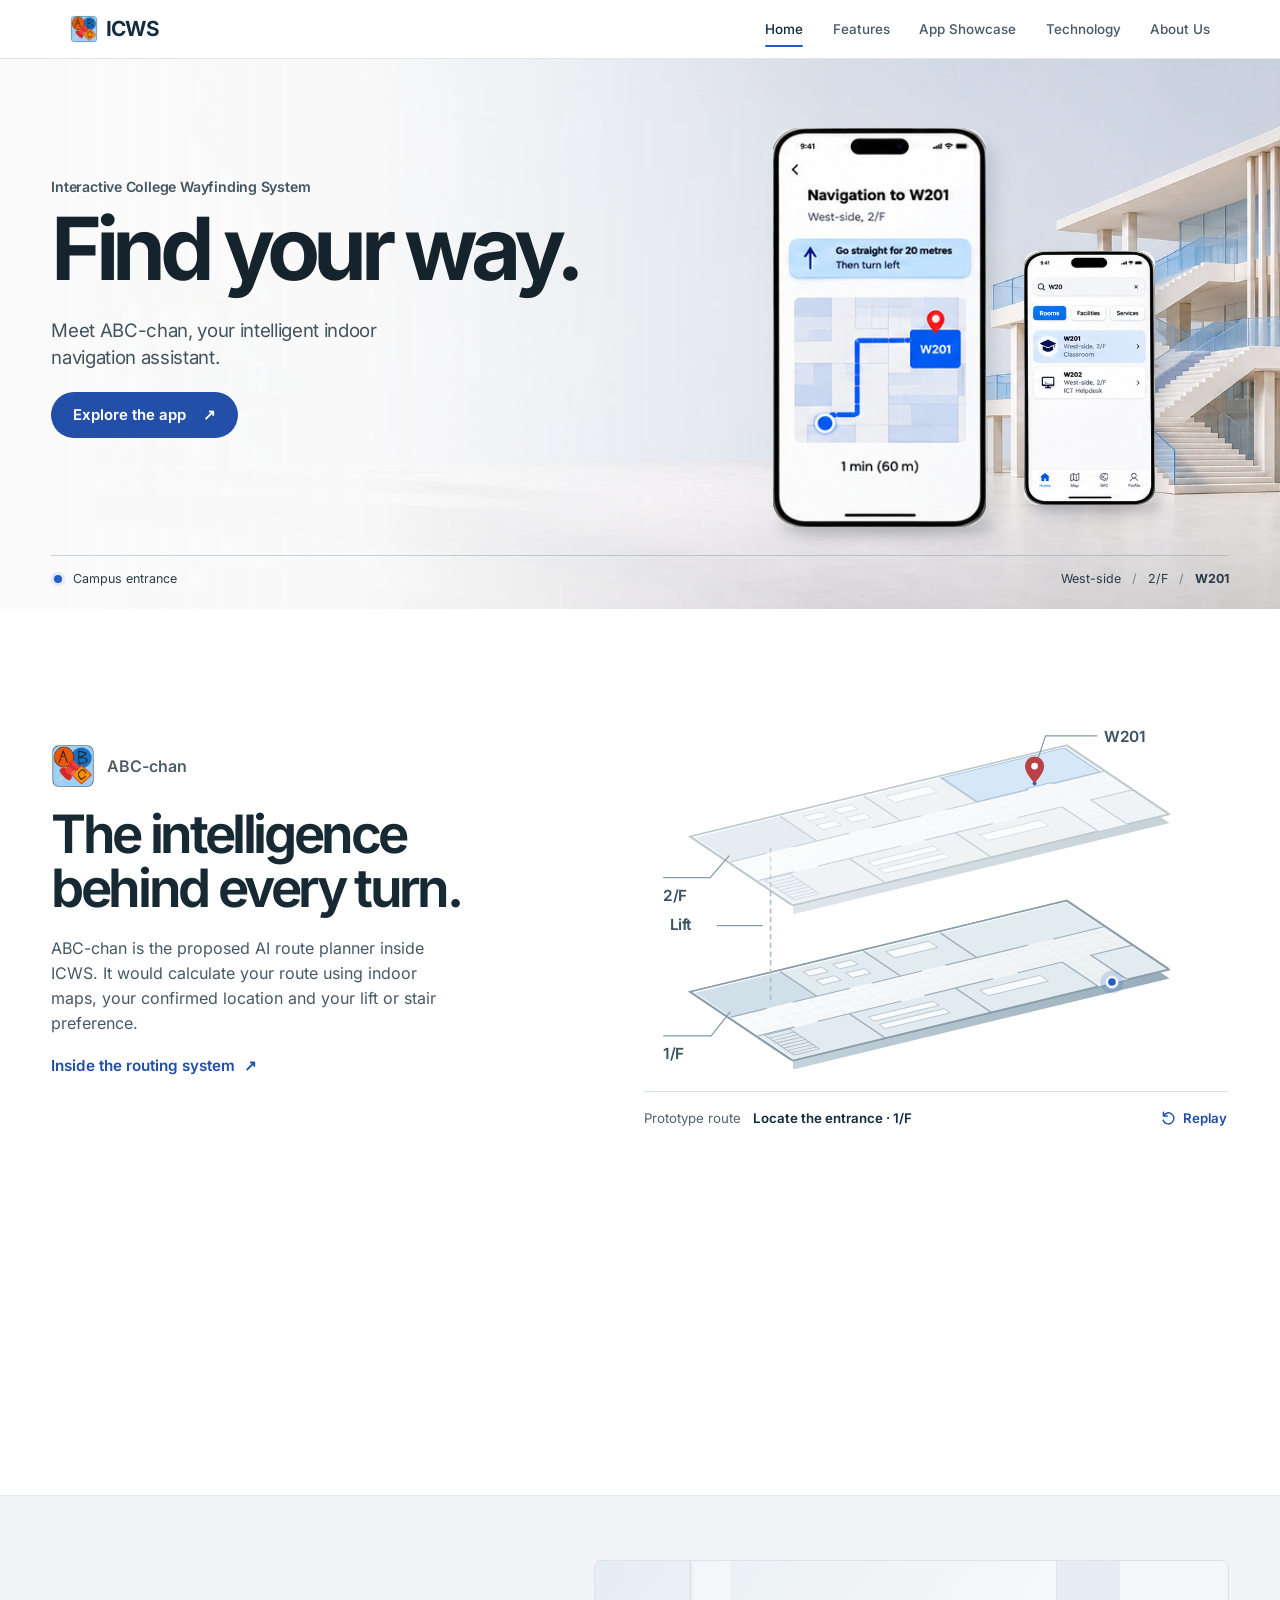
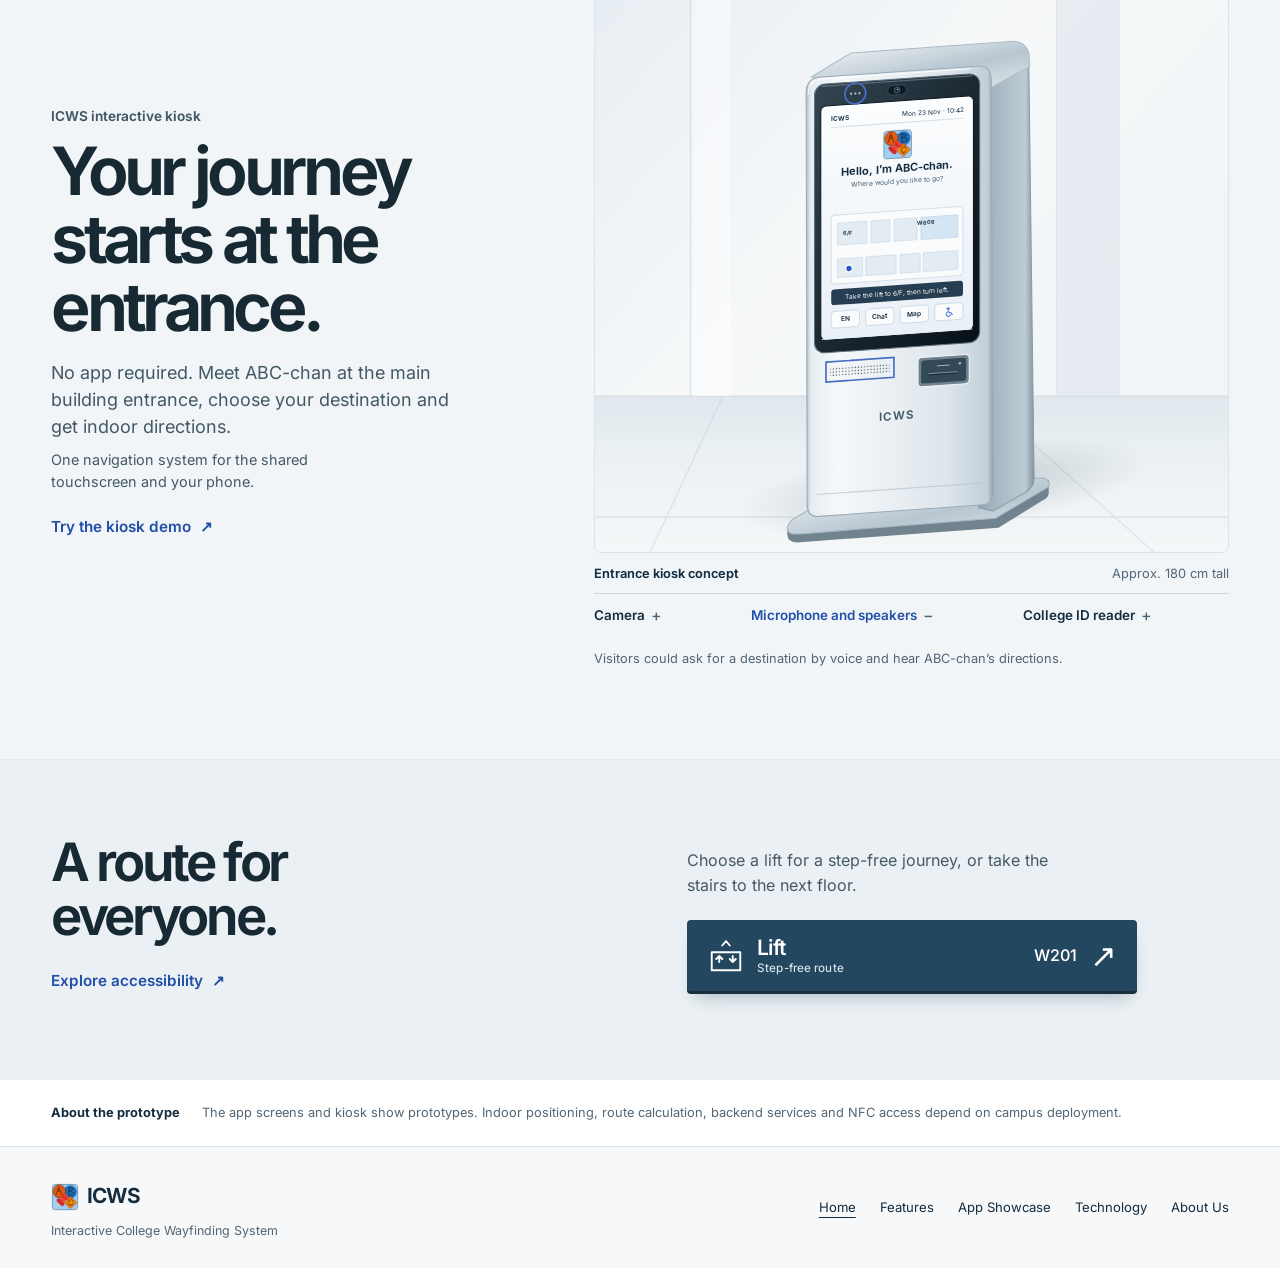
==== commit ff423828: "feat(kiosk): add interactive kiosk section and demo functionality - Introduced a new section in inde" ====
--- a/index.html
+++ b/index.html
@@ -13,7 +13,9 @@
     <link href="css/vendor/bootstrap.min.css" rel="stylesheet" />
     <link href="css/icws.css" rel="stylesheet" />
     <link href="css/home.css" rel="stylesheet" />
+    <link href="css/kiosk-home.css" rel="stylesheet" />
     <script src="js/home.js" defer></script>
+    <script src="js/kiosk-home.js" defer></script>
   </head>
   <body class="icws-site">
     <a class="skip-link" href="#main-content">Skip to content</a>
@@ -131,6 +133,153 @@
           </div>
         </div>
       </section>
+      <section class="kiosk-scene" aria-labelledby="kiosk-product-title">
+        <div class="wrap kiosk-spread">
+          <div class="kiosk-copy">
+            <p class="kiosk-eyebrow">ICWS interactive kiosk</p>
+            <h2 id="kiosk-product-title">Your journey starts at the entrance.</h2>
+            <p>No app required. Meet ABC-chan at the main building entrance, choose your destination and get indoor directions.</p>
+            <p class="kiosk-companion">One navigation system for the shared touchscreen and your phone.</p>
+            <a class="studio-link" href="features.html#kiosk">Try the kiosk demo <span aria-hidden="true">↗</span></a>
+          </div>
+
+          <figure class="kiosk-product">
+            <div class="kiosk-render">
+              <svg class="kiosk-drawing" viewBox="0 0 570 532" role="img" aria-labelledby="kiosk-drawing-title kiosk-drawing-desc">
+                <title id="kiosk-drawing-title">ICWS entrance kiosk concept</title>
+                <desc id="kiosk-drawing-desc">A freestanding kiosk, approximately 180 centimetres tall, with a camera and microphone above the vertical touchscreen, speakers beneath it and a college ID reader on the front. ABC-chan appears alongside an illustrative W606 route, chat, subtitles, language and wheelchair access controls.</desc>
+                <defs>
+                  <linearGradient id="kiosk-wall" x1="0" x2="1" y1="0" y2=".6">
+                    <stop stop-color="#e6edf2"/><stop offset=".54" stop-color="#f6f8f9"/><stop offset="1" stop-color="#f2f5f7"/>
+                  </linearGradient>
+                  <linearGradient id="kiosk-floor" x1="0" x2="0" y1="0" y2="1">
+                    <stop stop-color="#e0e8ed"/><stop offset=".36" stop-color="#eaf0f3"/><stop offset="1" stop-color="#f5f7f8"/>
+                  </linearGradient>
+                  <linearGradient id="kiosk-metal">
+                    <stop stop-color="#aebbc5"/><stop offset=".025" stop-color="#e6edf2"/><stop offset=".17" stop-color="#f5f8fa"/><stop offset=".76" stop-color="#dde5eb"/><stop offset=".97" stop-color="#c1ced8"/><stop offset="1" stop-color="#8f9faa"/>
+                  </linearGradient>
+                  <linearGradient id="kiosk-side">
+                    <stop stop-color="#8c9faa"/><stop offset=".17" stop-color="#a2b2bd"/><stop offset=".84" stop-color="#bdcbd4"/><stop offset="1" stop-color="#8194a2"/>
+                  </linearGradient>
+                  <linearGradient id="kiosk-edge" x1="0" x2="1" y1="0" y2="1">
+                    <stop stop-color="#fafcfd"/><stop offset=".6" stop-color="#b8c6d0"/><stop offset="1" stop-color="#e0e7ec"/>
+                  </linearGradient>
+                  <linearGradient id="kiosk-glass" x1="0" x2="1" y1="0" y2="1">
+                    <stop stop-color="#344651"/><stop offset=".51" stop-color="#1b2832"/><stop offset="1" stop-color="#071017"/>
+                  </linearGradient>
+                  <linearGradient id="kiosk-screen" x1="0" x2="0" y1="0" y2="1">
+                    <stop stop-color="#fcfdfe"/><stop offset="1" stop-color="#e9f0f7"/>
+                  </linearGradient>
+                  <radialGradient id="kiosk-shadow">
+                    <stop stop-color="#233944" stop-opacity=".5"/><stop offset="1" stop-color="#526775" stop-opacity="0"/>
+                  </radialGradient>
+                  <pattern id="kiosk-perforations" width="3" height="3" patternUnits="userSpaceOnUse">
+                    <circle cx="1" cy="1" r=".65" fill="#485b67"/>
+                  </pattern>
+                </defs>
+                <path d="M0 0h570v392H0z" fill="url(#kiosk-wall)"/>
+                <path d="M0 392h570v140H0z" fill="url(#kiosk-floor)"/>
+                <path d="M0 392h570M0 501h570M347 392l156 140M115 392l-65 140" fill="none" stroke="#bdccd6" stroke-opacity=".5"/>
+                <path d="M86 0v392M416 0v392M472 0v392" fill="none" stroke="#c9d5dc" stroke-opacity=".64"/>
+                <path d="M88 0h34v392H88z" fill="#fcfdfe" opacity=".48"/>
+                <path d="M417 0h54v392h-54z" fill="#dde6ec" opacity=".58"/>
+                <ellipse class="kiosk-cast-shadow" cx="313" cy="474" rx="188" ry="40" fill="url(#kiosk-shadow)" transform="rotate(-7 313 474)"/>
+                <g class="kiosk-hardware">
+                  <path d="m169 479 191-13 50-30 6 3v12q0 4-6 7l-42 26-190 14q-12 1-12-8v-7z" fill="#71838e"/>
+                  <path d="m171 476 46-26 180-13q17-2 19 3 2 3-2 6l-49 29-187 15q-12 1-12-5 0-4 5-9Z" fill="url(#kiosk-edge)" stroke="#a5b7c3"/>
+                  <path d="m350 56 36-20q8-2 11 7l5 394q0 8-8 13l-31 18-14-3z" fill="url(#kiosk-side)" stroke="#879ba9"/>
+                  <path d="m189 53 38-23 152-11q14-1 18 11l1 13-37 20z" fill="url(#kiosk-edge)" stroke="#abbcc7"/>
+                  <g transform="translate(185 54) skewY(-4)">
+                    <path d="M11 0h151q14 0 14 14l2 394q0 12-12 12H11Q0 420 0 408L-1 14Q-1 1 11 0Z" fill="url(#kiosk-metal)" stroke="#9aabb6"/>
+                    <path d="M1 16Q1 2 14 2h142" fill="none" stroke="#fff" stroke-opacity=".86"/>
+                    <rect x="7" y="7" width="158" height="257" rx="10" fill="url(#kiosk-glass)" stroke="#60727f"/>
+                    <rect x="13" y="28" width="146" height="224" rx="5" fill="url(#kiosk-screen)" stroke="#0c161d"/>
+                    <path d="M14 9h144" stroke="#8396a4" opacity=".58"/>
+                    <path d="M14 251h144" stroke="#e8f1f8" opacity=".84"/>
+                    <rect x="77" y="13" width="18" height="9" rx="4.5" fill="#101a21" stroke="#425562" stroke-width=".7"/>
+                    <circle cx="86" cy="17.5" r="2.8" fill="#152a3c" stroke="#62788a" stroke-width=".7"/>
+                    <circle cx="86.6" cy="16.9" r=".9" fill="#84aec6"/>
+                    <circle cx="42" cy="18" r="1.15" fill="#a0b0bb"/>
+                    <circle cx="46" cy="18" r="1.15" fill="#a0b0bb"/>
+                    <circle cx="50" cy="18" r="1.15" fill="#a0b0bb"/>
+                    <g font-family="Inter, Arial, sans-serif" fill="#132c40">
+                      <text x="23" y="43" font-size="6.2" font-weight="650">ICWS</text>
+                      <text x="150" y="43" font-size="6.2" text-anchor="end">Mon 23 Nov · 10:42</text>
+                      <path d="M23 49h126" stroke="#d4e0e8"/>
+                      <image href="public/images/logo/abc-chan-small.webp" x="72" y="55" width="29" height="29"/>
+                      <text x="86" y="96" font-size="10.5" text-anchor="middle" font-weight="670">Hello, I’m ABC-chan.</text>
+                      <text x="86" y="107" font-size="6.4" text-anchor="middle" fill="#455c6e">Where would you like to go?</text>
+                      <g class="kiosk-portrait-chat">
+                        <rect x="47" y="114" width="101" height="13" rx="6.5" fill="#d9e9fb"/>
+                        <text x="140" y="123" font-size="6" text-anchor="end">I’d like to go to W606.</text>
+                      </g>
+                      <g>
+                        <rect x="23" y="133" width="126" height="66" rx="4" fill="#f9fbfc" stroke="#d4e0e8"/>
+                        <g fill="#e4ecf3" stroke="#c8d8e4" stroke-width=".6">
+                          <path d="M29 141h28v21H29zM61 141h18v21H61zM83 141h22v21H83zM109 141h35v21h-35zM29 175h24v18H29zM56 175h29v18H56zM89 175h19v18H89zM111 175h33v18h-33z"/>
+                          <path d="M109 141h35v21h-35z" fill="#d5e5f4"/>
+                        </g>
+                        <path class="kiosk-portrait-path" pathLength="1" d="M40 185v-16h85v-15" fill="none" stroke="#245dc4" stroke-width="2.5" stroke-linecap="round" stroke-linejoin="round"/>
+                        <circle cx="40" cy="185" r="3.2" fill="#245dc4" stroke="white" stroke-width="1.2"/>
+                        <path class="kiosk-portrait-pin" d="M125 156q-4-3-4-6a4 4 0 0 1 8 0q0 3-4 6Z" fill="#b84245"/>
+                        <text x="122" y="148" font-size="5.2" text-anchor="end" font-weight="650">W606</text>
+                        <text x="39" y="153" font-size="5.2" text-anchor="middle" font-weight="650">6/F</text>
+                      </g>
+                      <g class="kiosk-portrait-directions">
+                        <rect x="23" y="204" width="126" height="15" rx="3" fill="#253e52"/>
+                        <text x="86" y="214" font-size="6.2" fill="white" text-anchor="middle">Take the lift to 6/F, then turn left.</text>
+                      </g>
+                      <g fill="#f9fbfd" stroke="#c1d2dd" stroke-width=".7">
+                        <rect x="23" y="225" width="27" height="16" rx="3"/>
+                        <rect x="56" y="225" width="27" height="16" rx="3"/>
+                        <rect x="89" y="225" width="27" height="16" rx="3"/>
+                        <rect x="122" y="225" width="27" height="16" rx="3"/>
+                      </g>
+                      <g font-size="6.3" font-weight="610" text-anchor="middle">
+                        <text x="36.5" y="235">EN</text><text x="69.5" y="235">Chat</text><text x="102.5" y="235">Map</text>
+                      </g>
+                      <g stroke="#245dc4" stroke-width=".85" stroke-linecap="round" stroke-linejoin="round" fill="none">
+                        <circle cx="134.8" cy="230" r="1"/>
+                        <path d="M135 232l.7 2h2l1 2m-4-3a2.3 2.3 0 1 0 2.6 2.9"/>
+                      </g>
+                    </g>
+                    <rect x="22" y="278" width="57" height="9" rx="2" fill="url(#kiosk-perforations)"/>
+                    <rect x="106" y="275" width="49" height="28" rx="4" fill="#71838f" stroke="#f4f7f9"/>
+                    <rect x="109" y="278" width="43" height="22" rx="2.7" fill="#344957"/>
+                    <path d="M116 291h28" stroke="#8497a4" stroke-width="1.2"/>
+                    <path d="M116 292h28" stroke="#152631" stroke-width="1"/>
+                    <path d="M124 284h12" stroke="#b8c8d2" stroke-width=".8"/>
+                    <circle cx="146" cy="283" r="1.25" fill="#8dc5ff"/>
+                    <path d="M9 399h158" stroke="#b7c3cb" opacity=".75"/>
+                    <text x="86" y="333" font-family="Inter, Arial, sans-serif" text-anchor="middle" font-size="11" font-weight="630" letter-spacing="1.3" fill="#415765">ICWS</text>
+                    <circle class="kiosk-part-halo kiosk-halo-camera" cx="86" cy="17.5" r="10" />
+                    <path class="kiosk-part-halo kiosk-halo-audio" d="M36 18a10 10 0 1 0 20 0 10 10 0 1 0-20 0ZM18 273h65v19H18z"/>
+                    <rect class="kiosk-part-halo kiosk-halo-reader" x="102" y="272" width="57" height="35" rx="6"/>
+                  </g>
+                </g>
+              </svg>
+            </div>
+            <figcaption class="kiosk-caption">
+              <p><strong>Entrance kiosk concept</strong><span>Approx. 180 cm tall</span></p>
+              <div class="kiosk-parts">
+                <details class="kiosk-part-camera" name="kiosk-hardware">
+                  <summary>Camera</summary>
+                  <p>The concept places a camera above the display. Its purpose is still to be defined.</p>
+                </details>
+                <details class="kiosk-part-audio" name="kiosk-hardware" open>
+                  <summary>Microphone and speakers</summary>
+                  <p>Visitors could ask for a destination by voice and hear ABC-chan’s directions.</p>
+                </details>
+                <details class="kiosk-part-reader" name="kiosk-hardware">
+                  <summary>College ID reader</summary>
+                  <p>Students and staff could tap a college ID for a personal greeting. Visitors could continue as guests.</p>
+                </details>
+              </div>
+            </figcaption>
+          </figure>
+        </div>
+      </section>
+
       <section class="access-scene" aria-labelledby="access-title">
         <div class="wrap access-grid">
           <div class="access-heading"><h2 id="access-title">A route for <br>everyone.</h2><a class="studio-link" href="features.html#accessibility">Explore accessibility <span aria-hidden="true">↗</span></a></div>
@@ -143,7 +292,7 @@
           </div>
         </div>
       </section>
-      <aside class="prototype-note wrap"><strong>About the prototype</strong><p>The screens show a visual prototype. Indoor positioning, route calculation, backend services and NFC access depend on campus deployment.</p></aside>
+      <aside class="prototype-note wrap"><strong>About the prototype</strong><p>The app screens and kiosk show prototypes. Indoor positioning, route calculation, backend services and NFC access depend on campus deployment.</p></aside>
     </main>
     <footer class="site-footer">
       <div class="wrap footer-inner">
--- a/css/kiosk-home.css
+++ b/css/kiosk-home.css
@@ -0,0 +1,135 @@
+.kiosk-scene {
+  background: #f1f5f7;
+  border-block: 1px solid #e1e8ec;
+}
+.kiosk-spread {
+  display: grid;
+  grid-template-columns: .86fr 1.14fr;
+  align-items: center;
+  column-gap: clamp(22px, 5vw, 80px);
+  padding-block: clamp(42px, 5vw, 75px);
+}
+.kiosk-copy .kiosk-eyebrow {
+  margin: 0 0 11px;
+  color: #425766;
+  font-size: .85rem;
+  font-weight: 640;
+}
+.kiosk-copy h2 {
+  margin: 0;
+  max-width: 13ch;
+  color: #172932;
+  font-size: clamp(2.75rem, 5.2vw, 4.9rem);
+  font-weight: 660;
+  line-height: 1.02;
+  letter-spacing: -.07em;
+  text-wrap: pretty;
+}
+.kiosk-copy p:not(.kiosk-eyebrow) {
+  margin: 18px 0 3px;
+  max-width: 37ch;
+  color: #435966;
+  font-size: clamp(1rem, 1.4vw, 1.2rem);
+  line-height: 1.5;
+}
+.kiosk-copy p.kiosk-companion { font-size: .9rem; margin-top: 9px; }
+.kiosk-copy .studio-link { margin-top: 9px; }
+.kiosk-product { min-width: 0; margin: 0; }
+.kiosk-render {
+  overflow: hidden;
+  border: 1px solid #d9e3ea;
+  border-radius: 7px;
+  background: #eaf1f5;
+  isolation: isolate;
+}
+.kiosk-drawing { display: block; width: 100%; height: auto; }
+.kiosk-hardware {
+  transform: translateY(var(--kiosk-rise, 0px)) scale(var(--kiosk-scale, 1));
+  transform-origin: 51% 86%;
+}
+.kiosk-cast-shadow { opacity: var(--kiosk-shadow-strength, 1); }
+.kiosk-part-halo {
+  fill: none;
+  stroke: #466ec3;
+  stroke-width: 1.6;
+  opacity: 0;
+  transition: opacity .24s ease;
+}
+.kiosk-product:has(.kiosk-part-camera:is([open], :hover, :focus-within)) .kiosk-halo-camera,
+.kiosk-product:has(.kiosk-part-audio:is([open], :hover, :focus-within)) .kiosk-halo-audio,
+.kiosk-product:has(.kiosk-part-reader:is([open], :hover, :focus-within)) .kiosk-halo-reader { opacity: 1; }
+.kiosk-caption > p {
+  display: flex;
+  flex-wrap: wrap;
+  justify-content: space-between;
+  column-gap: 10px;
+  margin: 0;
+  padding: 11px 0 9px;
+  font-size: .8rem;
+}
+.kiosk-caption strong { color: var(--ink); font-weight: 635; }
+.kiosk-parts { border-top: 1px solid #c9d7e0; }
+.kiosk-parts details { border-bottom: 1px solid #c9d7e0; }
+.kiosk-parts summary {
+  display: flex;
+  align-items: center;
+  gap: 8px;
+  min-height: 44px;
+  padding-inline: 3px;
+  list-style: none;
+  color: var(--ink);
+  cursor: pointer;
+  font-size: .84rem;
+  font-weight: 600;
+}
+.kiosk-parts summary::-webkit-details-marker { display: none; }
+.kiosk-parts summary::after {
+  content: "+";
+  margin-left: auto;
+  font-size: 1rem;
+  font-weight: 460;
+  color: #486479;
+}
+.kiosk-parts details[open] summary::after { content: "−"; }
+.kiosk-parts summary:hover, .kiosk-parts details[open] > summary { color: #214fa9; }
+.kiosk-parts details p { margin: 0; padding: 5px 3px 11px; font-size: .8rem; }
+@media (min-width: 680px) {
+  .kiosk-parts {
+    display: grid;
+    grid-template-columns: auto auto auto;
+    column-gap: 12px;
+    align-items: start;
+    min-height: 102px;
+  }
+  .kiosk-parts details { border: 0; }
+  .kiosk-parts summary {
+    justify-content: start;
+    padding-inline: 0;
+    gap: 6px;
+    font-size: clamp(.74rem, 1.12vw, .84rem);
+  }
+  .kiosk-parts summary::after { margin-left: 0; }
+  .kiosk-parts details p { position: absolute; inset: auto 0 0; min-height: 51px; padding-inline: 0; }
+  .kiosk-caption { position: relative; }
+}
+@media (max-width: 679px) {
+  .kiosk-spread { grid-template-columns: 1fr; gap: 19px; }
+  .kiosk-copy h2 { font-size: clamp(2.6rem, 9vw, 3.5rem); }
+  .kiosk-copy p:not(.kiosk-eyebrow) { margin-top: 13px; }
+  .kiosk-copy p.kiosk-companion { margin-top: 8px; }
+  .kiosk-copy .studio-link { margin-top: 2px; }
+  .kiosk-render { border-radius: 5px; }
+}
+@media (prefers-reduced-motion: no-preference) {
+  .kiosk-portrait-chat { opacity: var(--kiosk-chat, 1); }
+  .kiosk-portrait-path {
+    stroke-dasharray: 1;
+    stroke-dashoffset: var(--kiosk-trace, 0);
+  }
+  .kiosk-portrait-pin, .kiosk-portrait-directions { opacity: var(--kiosk-arrival, 1); }
+}
+@media (prefers-reduced-motion: reduce) {
+  .kiosk-hardware { transform: none; }
+  .kiosk-cast-shadow { opacity: 1; }
+  .kiosk-part-halo { transition: none; }
+}
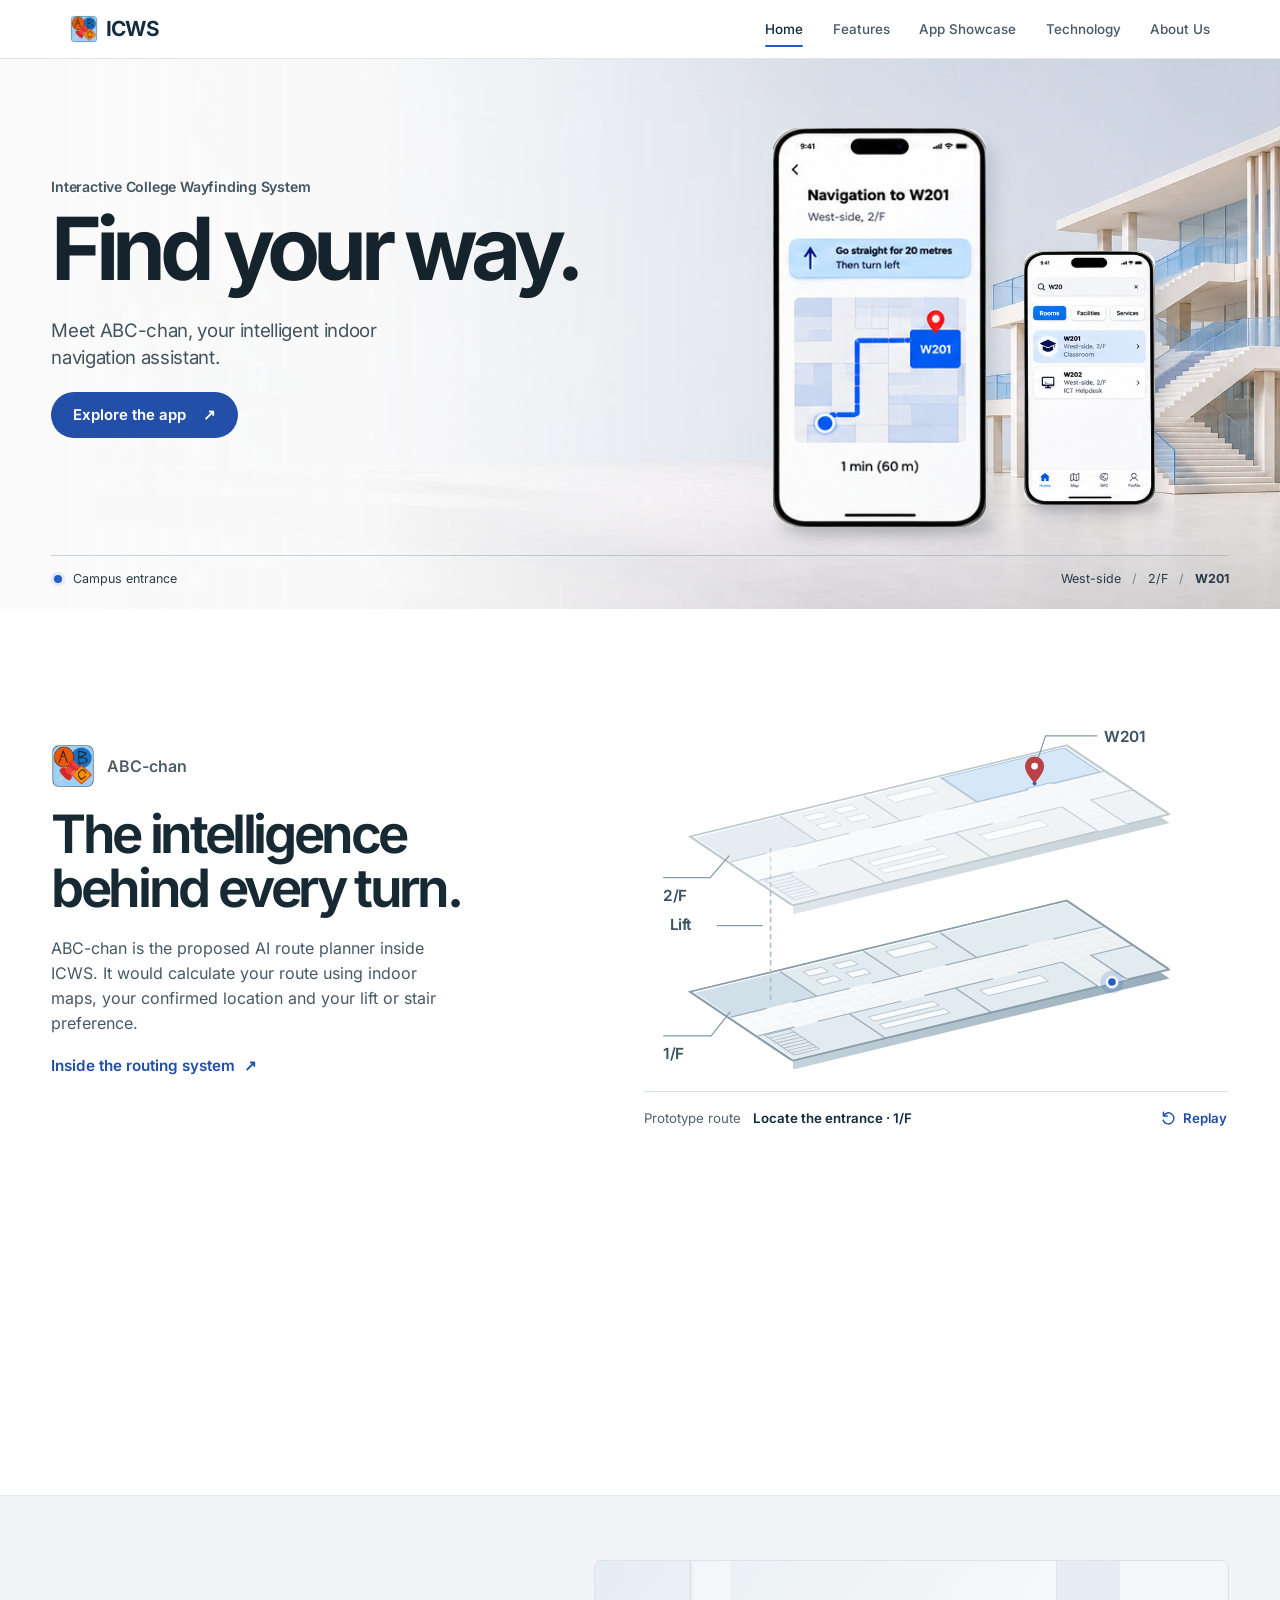
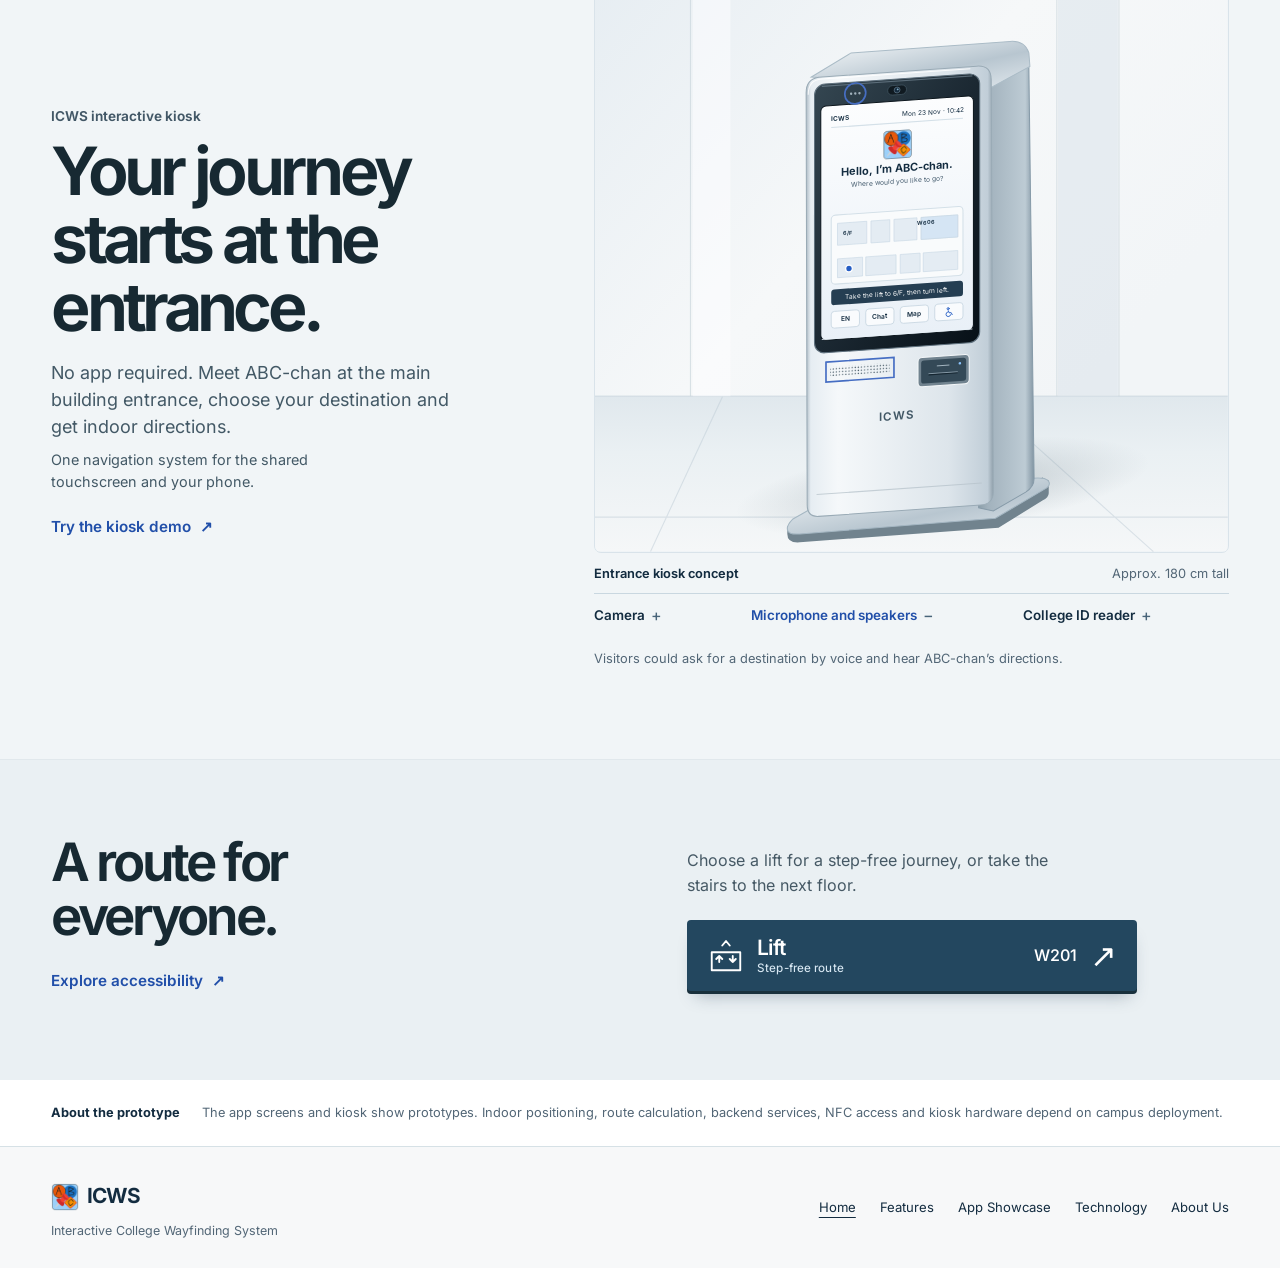
==== commit aed0c11e: "Add new screenshots for kiosk features across various resolutions - Added full and standard resoluti" ====
--- a/index.html
+++ b/index.html
@@ -292,7 +292,7 @@
           </div>
         </div>
       </section>
-      <aside class="prototype-note wrap"><strong>About the prototype</strong><p>The app screens and kiosk show prototypes. Indoor positioning, route calculation, backend services and NFC access depend on campus deployment.</p></aside>
+      <aside class="prototype-note wrap"><strong>About the prototype</strong><p>The app screens and kiosk show prototypes. Indoor positioning, route calculation, backend services, NFC access and kiosk hardware depend on campus deployment.</p></aside>
     </main>
     <footer class="site-footer">
       <div class="wrap footer-inner">
